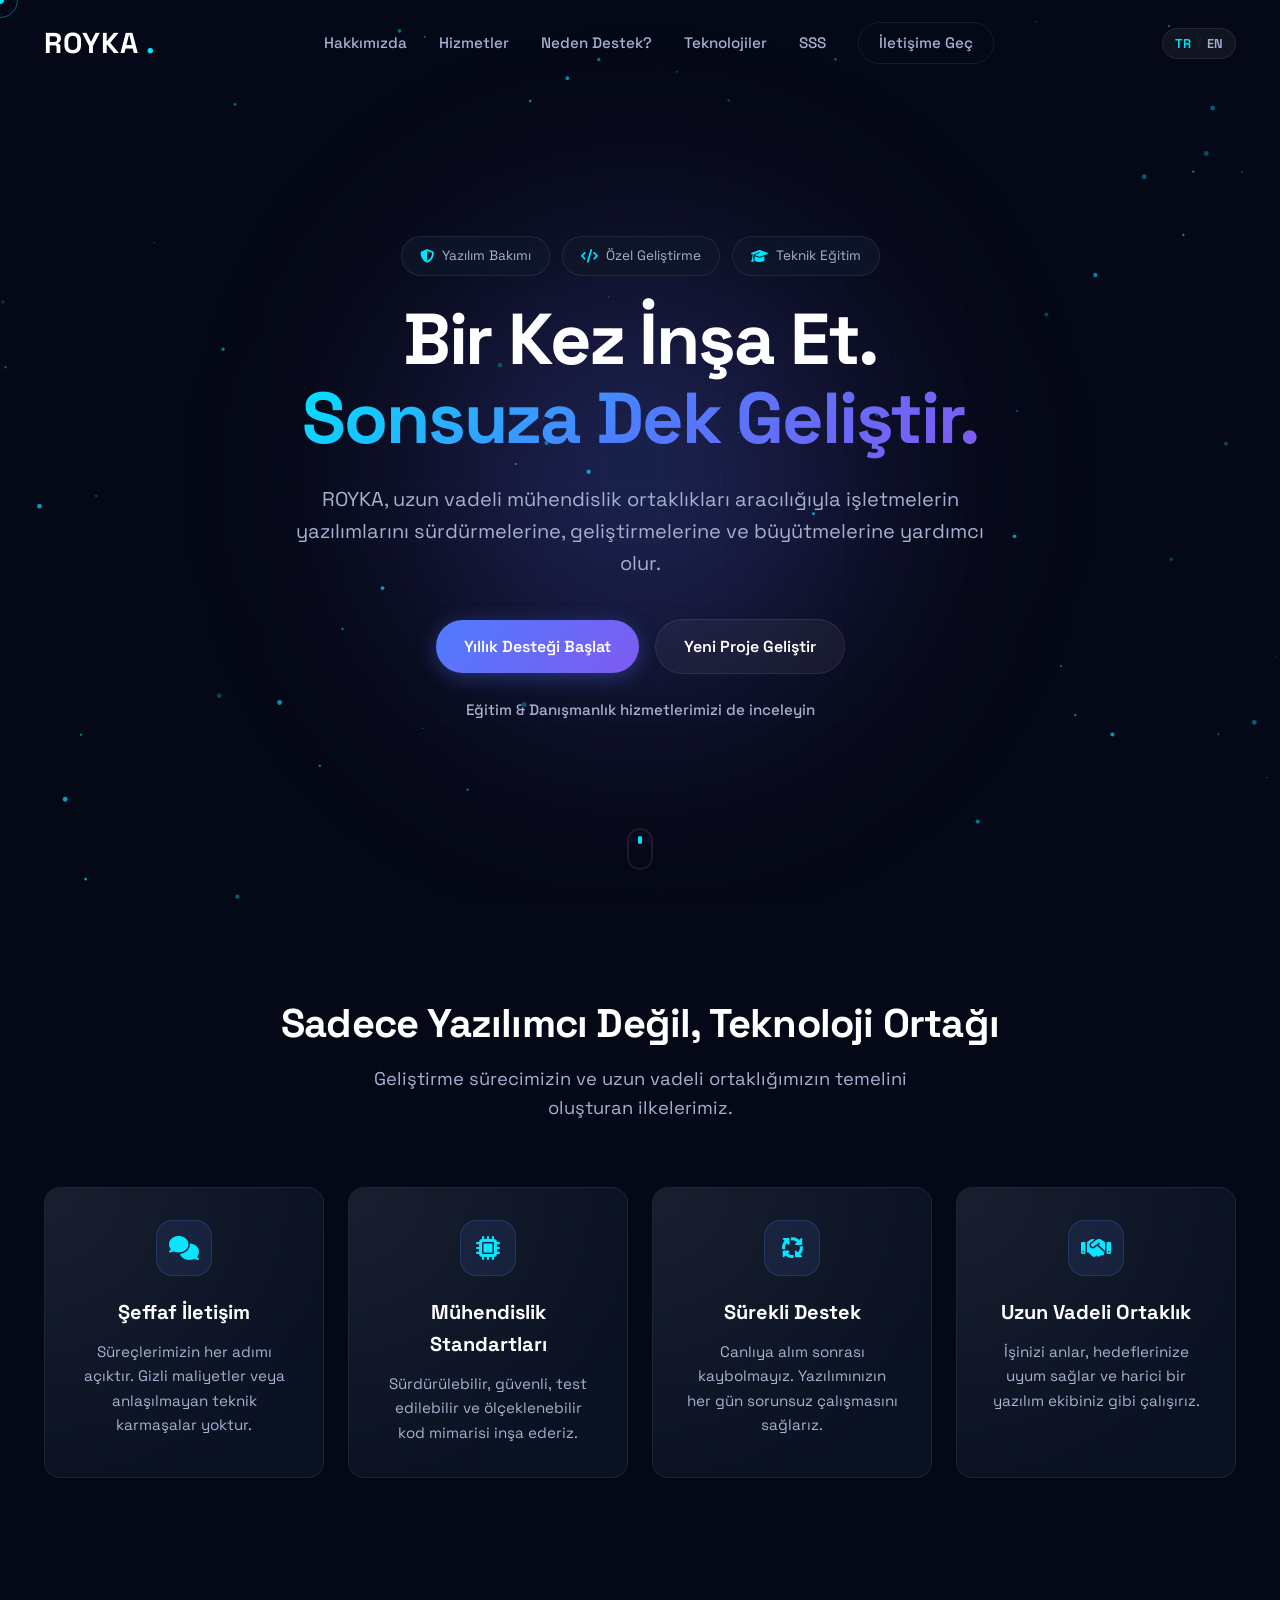
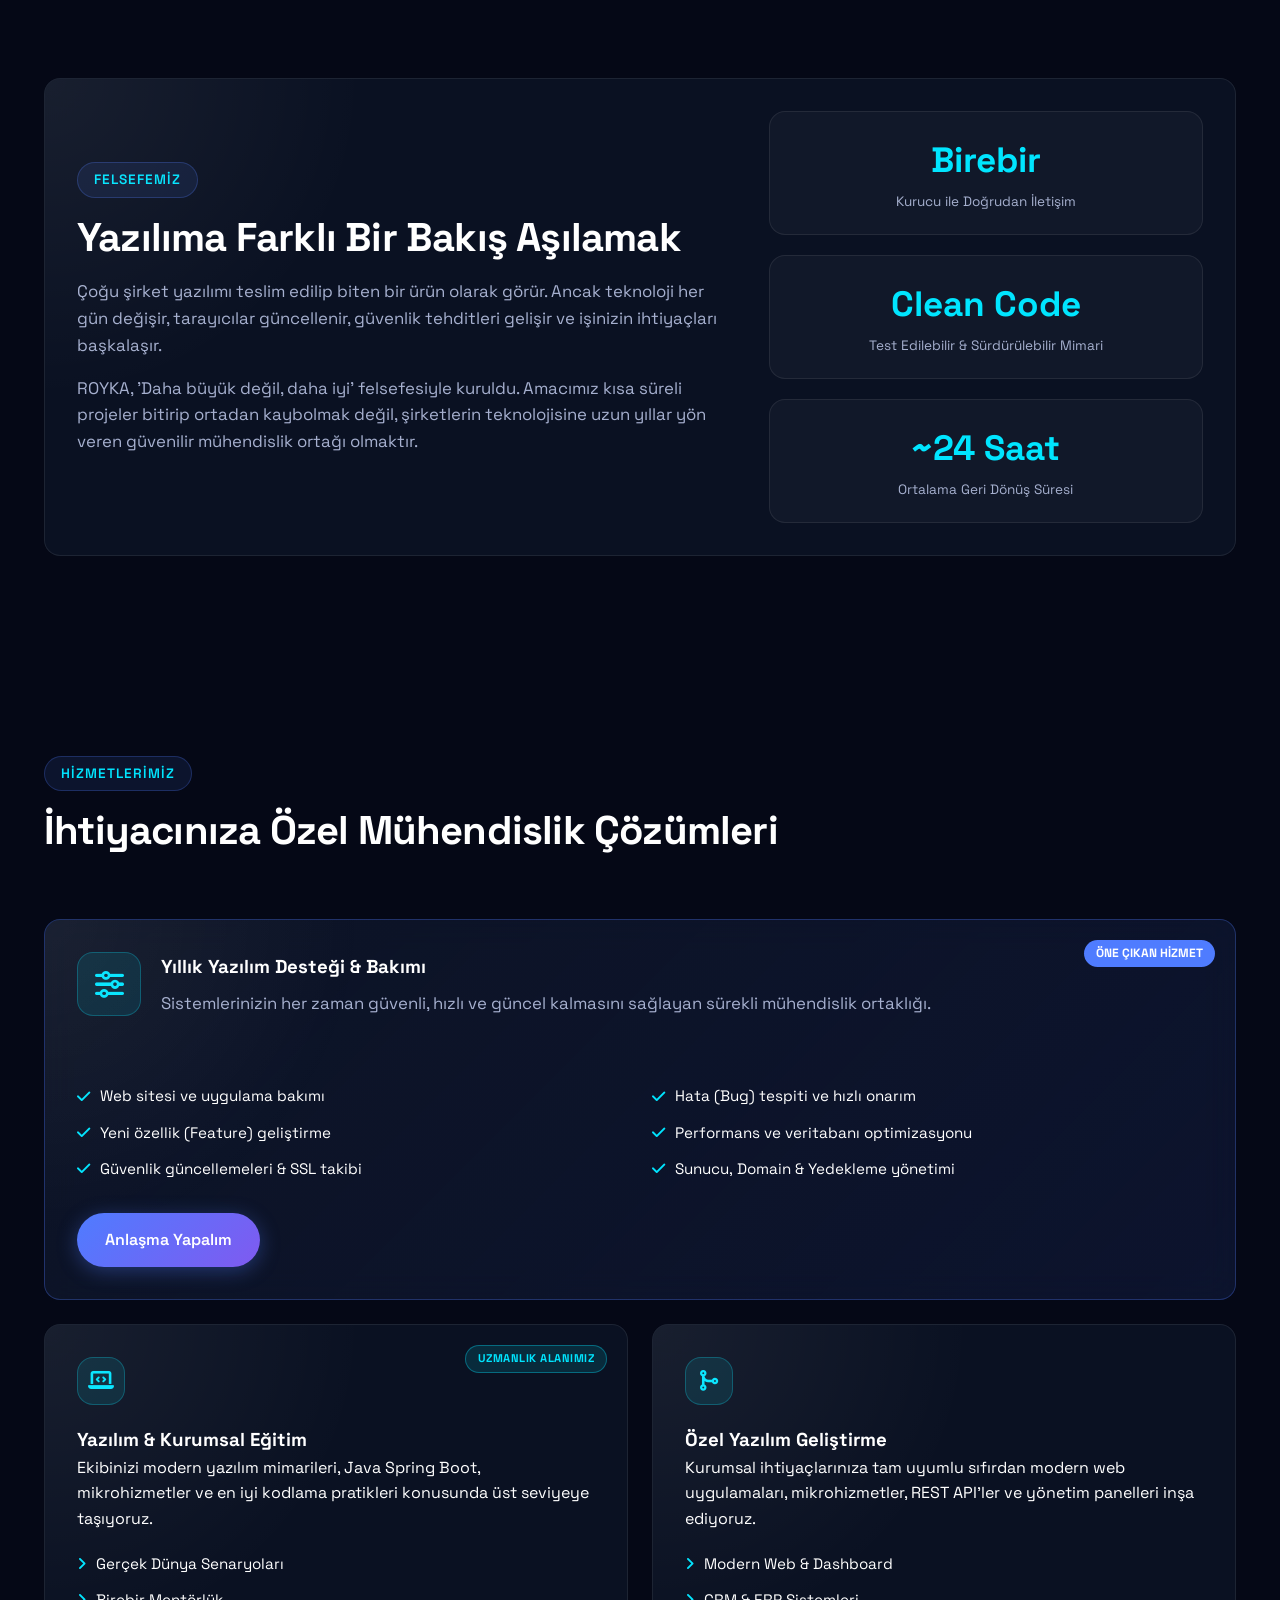
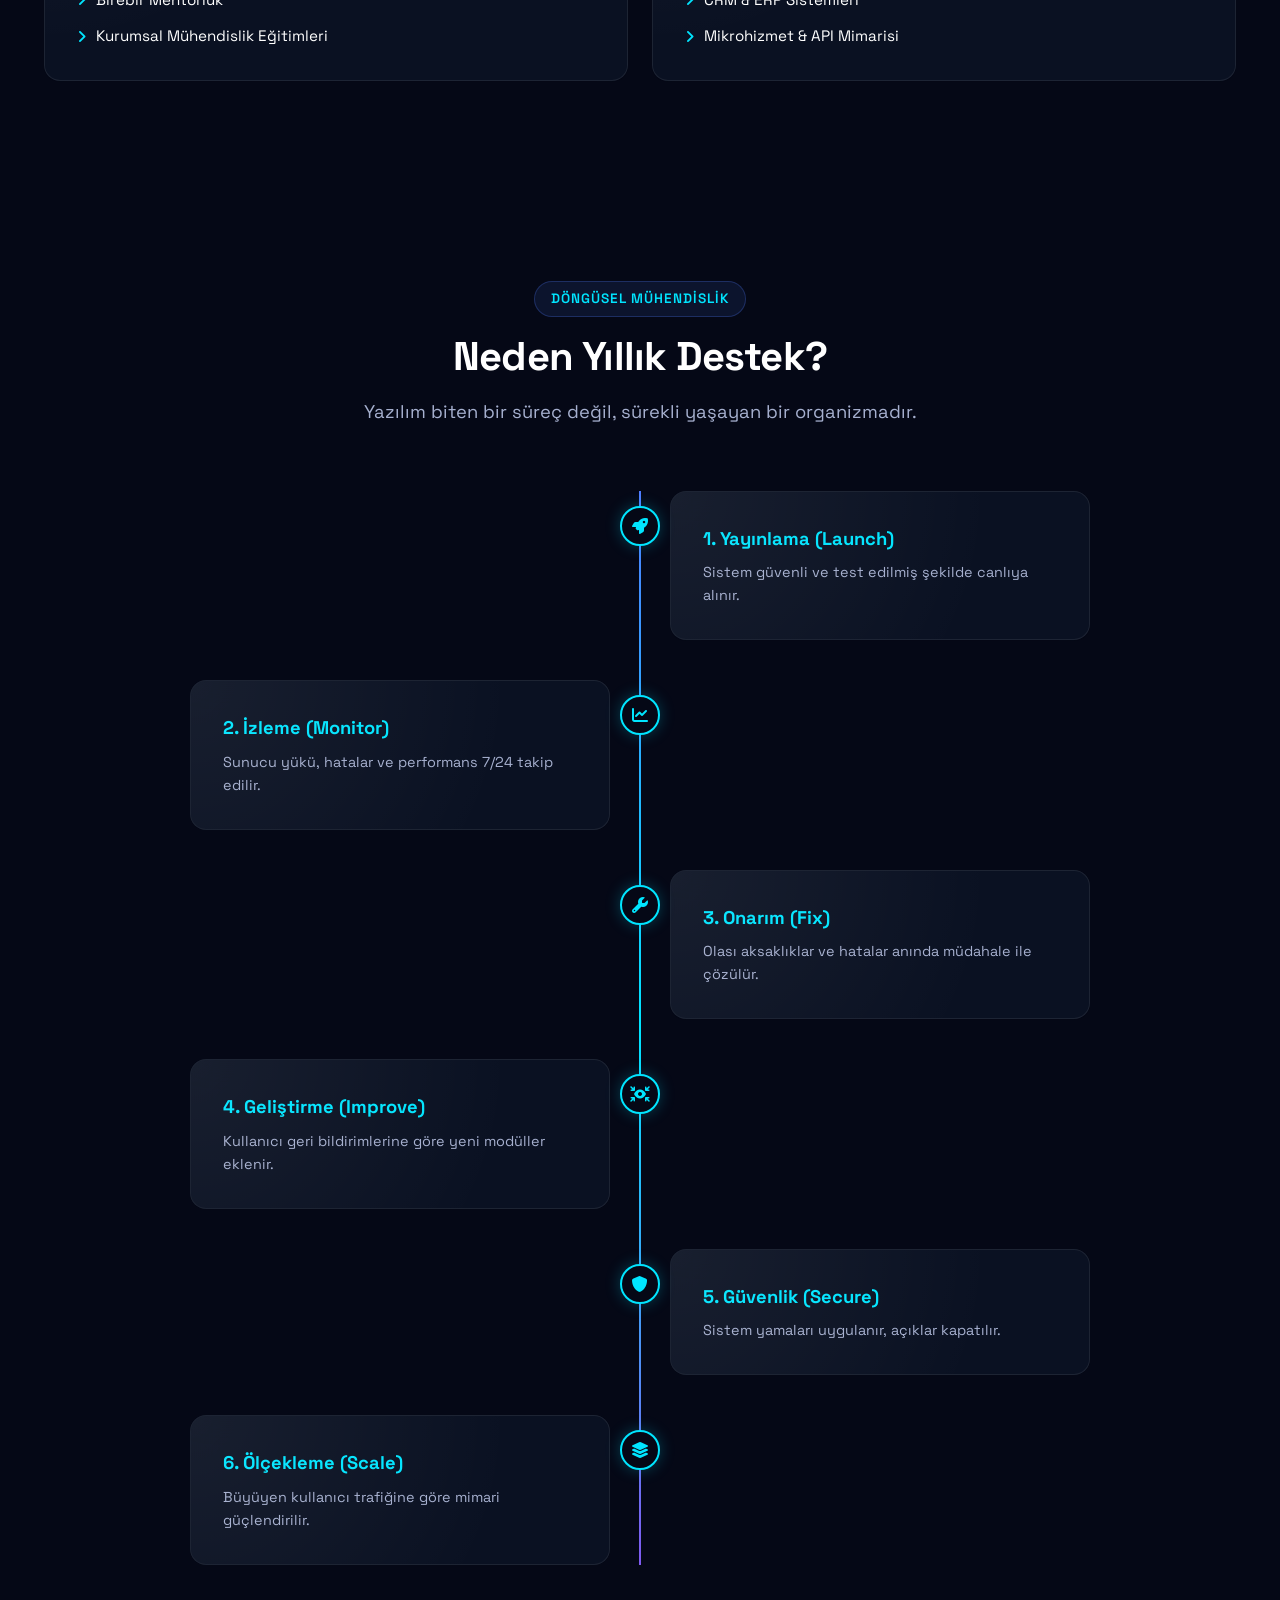
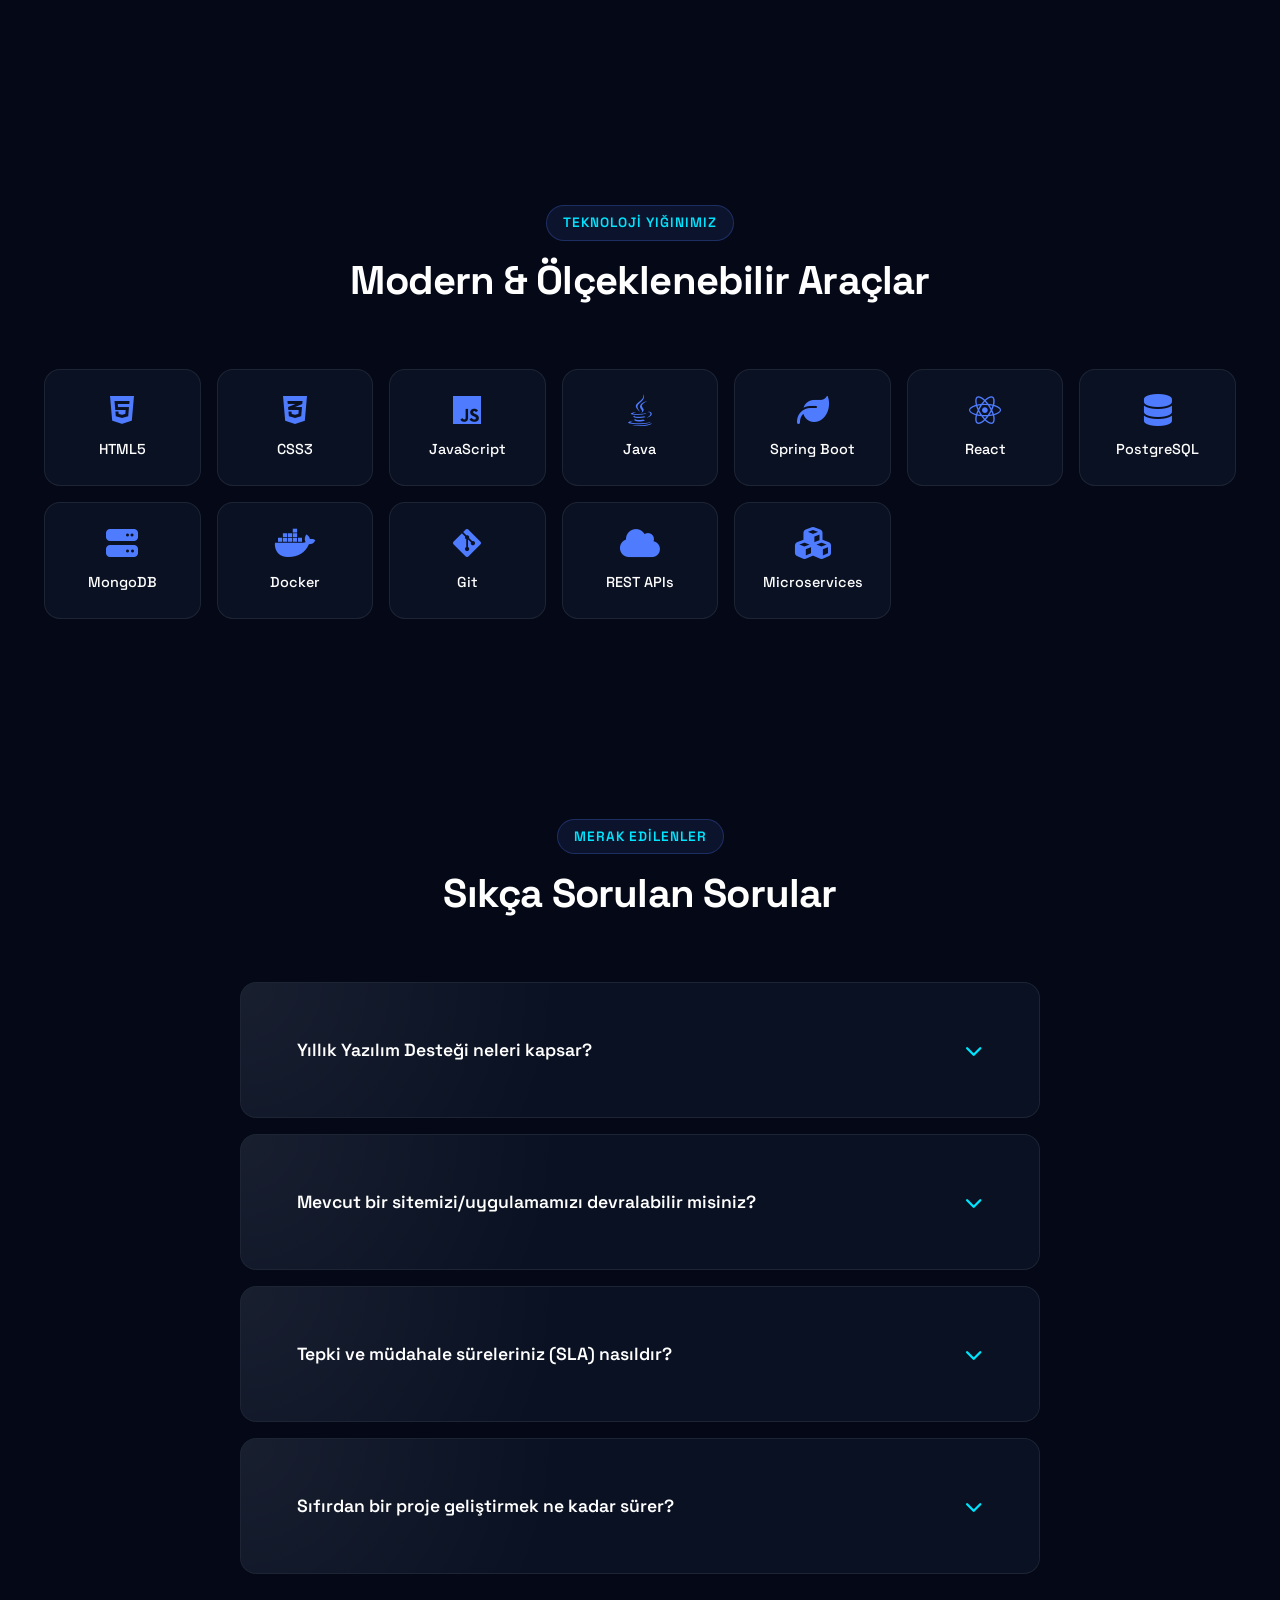
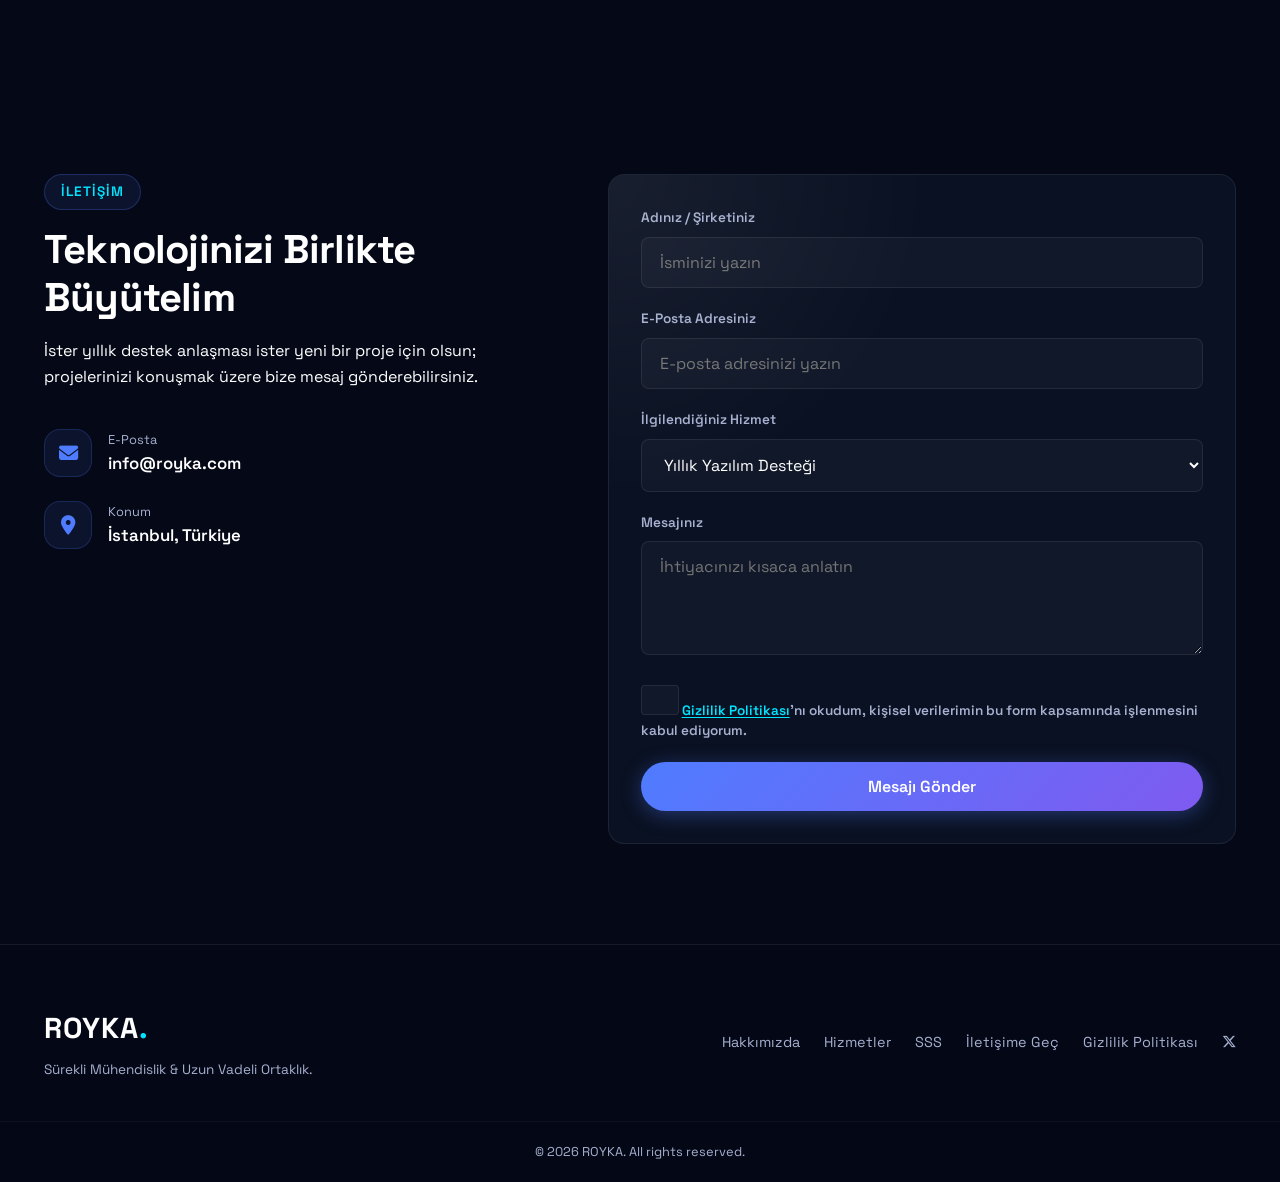
==== index.html @ 7a11e166 "Initial website release" ====
<!DOCTYPE html>
<html lang="tr" class="dark">
<head>
    <meta charset="UTF-8">
    <meta name="viewport" content="width=device-width, initial-scale=1.0">
    <title>ROYKA — Continuous Software Engineering & Partnership</title>
    
    <!-- Meta & SEO -->
    <meta name="description" content="ROYKA helps businesses maintain, improve and grow their software through long-term engineering partnerships. Built once. Improved forever.">
    <meta name="keywords" content="software support, website maintenance, custom software, java spring boot, software training, royka">
    <meta name="author" content="ROYKA">
    
    <!-- Open Graph / Social Media -->
    <meta property="og:title" content="ROYKA — Built Once. Improved Forever.">
    <meta property="og:description" content="Continuous Software Engineering & Long-Term Partnership.">
    <meta property="og:type" content="website">

    <!-- Favicon -->
    <link rel="icon" type="image/x-icon" href="favicon.ico">
    <link rel="icon" type="image/png" sizes="16x16" href="favicon-16x16.png">
    <link rel="icon" type="image/png" sizes="32x32" href="favicon-32x32.png">
    <link rel="icon" type="image/png" sizes="48x48" href="favicon-48x48.png">
    <link rel="apple-touch-icon" sizes="180x180" href="apple-touch-icon.png">
    <link rel="icon" type="image/png" sizes="192x192" href="android-chrome-192x192.png">
    <link rel="icon" type="image/png" sizes="512x512" href="android-chrome-512x512.png">
    <link rel="manifest" href="site.webmanifest">
    <meta name="theme-color" content="#050816">

    <!-- Google Fonts -->
    <link rel="preconnect" href="https://fonts.googleapis.com">
    <link rel="preconnect" href="https://fonts.gstatic.com" crossorigin>
    <link href="https://fonts.googleapis.com/css2?family=Space+Grotesk:wght@300;400;500;600;700&display=swap" rel="stylesheet">

    <!-- Font Awesome Icons -->
    <link rel="stylesheet" href="https://cdnjs.cloudflare.com/ajax/libs/font-awesome/6.5.1/css/all.min.css">

    <!-- CSS -->
    <link rel="stylesheet" href="style.css">
</head>
<body>

    <!-- Custom Cursor & Effects -->
    <div class="custom-cursor" id="cursor"></div>
    <div class="custom-cursor-follower" id="cursor-follower"></div>
    <div class="scroll-progress" id="scroll-progress"></div>

    <!-- Navigation Bar -->
    <header class="navbar" id="navbar">
        <div class="container navbar-container">
            <a href="#" class="brand-logo">
                <span class="logo-text">ROYKA</span>
                <span class="logo-dot">.</span>
            </a>

            <nav class="nav-menu" id="nav-menu">
                <a href="#about" class="nav-link" data-i18n="nav.about">Hakkımızda</a>
                <a href="#services" class="nav-link" data-i18n="nav.services">Hizmetler</a>
                <a href="#why-annual" class="nav-link" data-i18n="nav.why_annual">Neden Destek?</a>
                <a href="#technologies" class="nav-link" data-i18n="nav.tech">Teknolojiler</a>
                <a href="#faq" class="nav-link" data-i18n="nav.faq">SSS</a>
                <a href="#contact" class="nav-link btn-nav" data-i18n="nav.contact">İletişime Geç</a>
            </nav>

            <div class="nav-actions">
                <!-- Language Switcher -->
                <button class="lang-switch" id="lang-toggle" aria-label="Language Switcher">
                    <span class="lang-option active" data-lang="tr">TR</span>
                    <span class="lang-divider">/</span>
                    <span class="lang-option" data-lang="en">EN</span>
                </button>

                <!-- Mobile Menu Button -->
                <button class="mobile-toggle" id="mobile-toggle" aria-label="Toggle Navigation">
                    <i class="fa-solid fa-bars"></i>
                </button>
            </div>
        </div>
    </header>

    <!-- Main Content -->
    <main>

        <!-- Hero Section -->
        <section class="hero-section" id="hero">
            <canvas id="hero-canvas"></canvas>
            <div class="hero-aurora"></div>
            <div class="hero-grid"></div>

            <div class="container hero-container">
                <div class="hero-badges">
                    <span class="hero-badge"><i class="fa-solid fa-shield-halved"></i> <span data-i18n="hero.badge1">Yazılım Bakımı</span></span>
                    <span class="hero-badge"><i class="fa-solid fa-code"></i> <span data-i18n="hero.badge2">Özel Geliştirme</span></span>
                    <span class="hero-badge"><i class="fa-solid fa-graduation-cap"></i> <span data-i18n="hero.badge3">Teknik Eğitim</span></span>
                </div>

                <h1 class="hero-title">
                    <span data-i18n="hero.title_p1">Bir Kez İnşa Et.</span><br>
                    <span class="gradient-text" data-i18n="hero.title_p2">Sonsuza Dek Geliştir.</span>
                </h1>

                <p class="hero-subtitle" data-i18n="hero.subtitle">
                    ROYKA, uzun vadeli mühendislik ortaklıkları aracılığıyla işletmelerin yazılımlarını sürdürmelerine, geliştirmelerine ve büyütmelerine yardımcı olur.
                </p>

                <div class="hero-cta-group">
                    <a href="#contact" class="btn btn-primary magnetic-btn" data-i18n="hero.cta_primary">
                        Yıllık Desteği Başlat <i class="fa-solid fa-arrow-right"></i>
                    </a>
                    <a href="#services" class="btn btn-secondary magnetic-btn" data-i18n="hero.cta_secondary">
                        Yeni Proje Geliştir
                    </a>
                </div>

                <a href="#services" class="hero-tertiary-link" data-i18n="hero.cta_tertiary">
                    Eğitim & Danışmanlık hizmetlerimizi de inceleyin <i class="fa-solid fa-arrow-right"></i>
                </a>
            </div>

            <a href="#trust" class="scroll-indicator" aria-label="Scroll Down">
                <div class="mouse">
                    <div class="wheel"></div>
                </div>
            </a>
        </section>

        <!-- Trust Section -->
        <section class="trust-section" id="trust">
            <div class="container">
                <div class="section-header center">
                    <h2 class="section-title" data-i18n="trust.title">Sadece Yazılımcı Değil, Teknoloji Ortağı</h2>
                    <p class="section-subtitle" data-i18n="trust.subtitle">Geliştirme sürecimizin ve uzun vadeli ortaklığımızın temelini oluşturan ilkelerimiz.</p>
                </div>

                <div class="grid grid-4 trust-grid">
                    <div class="glass-card trust-card tilt-card">
                        <div class="card-icon"><i class="fa-solid fa-comments"></i></div>
                        <h3 data-i18n="trust.card1_title">Şeffaf İletişim</h3>
                        <p data-i18n="trust.card1_desc">Süreçlerimizin her adımı açıktır. Gizli maliyetler veya anlaşılmayan teknik karmaşalar yoktur.</p>
                    </div>

                    <div class="glass-card trust-card tilt-card">
                        <div class="card-icon"><i class="fa-solid fa-microchip"></i></div>
                        <h3 data-i18n="trust.card2_title">Mühendislik Standartları</h3>
                        <p data-i18n="trust.card2_desc">Sürdürülebilir, güvenli, test edilebilir ve ölçeklenebilir kod mimarisi inşa ederiz.</p>
                    </div>

                    <div class="glass-card trust-card tilt-card">
                        <div class="card-icon"><i class="fa-solid fa-arrows-spin"></i></div>
                        <h3 data-i18n="trust.card3_title">Sürekli Destek</h3>
                        <p data-i18n="trust.card3_desc">Canlıya alım sonrası kaybolmayız. Yazılımınızın her gün sorunsuz çalışmasını sağlarız.</p>
                    </div>

                    <div class="glass-card trust-card tilt-card">
                        <div class="card-icon"><i class="fa-solid fa-handshake"></i></div>
                        <h3 data-i18n="trust.card4_title">Uzun Vadeli Ortaklık</h3>
                        <p data-i18n="trust.card4_desc">İşinizi anlar, hedeflerinize uyum sağlar ve harici bir yazılım ekibiniz gibi çalışırız.</p>
                    </div>
                </div>
            </div>
        </section>

        <!-- Our Story / Philosophy Section -->
        <section class="story-section" id="about">
            <div class="container">
                <div class="glass-card story-card">
                    <div class="story-grid">
                        <div class="story-text">
                            <span class="badge-tag" data-i18n="story.tag">Felsefemiz</span>
                            <h2 class="section-title" data-i18n="story.title">Yazılıma Farklı Bir Bakış Aşılamak</h2>
                            <p data-i18n="story.p1">Çoğu şirket yazılımı teslim edilip biten bir ürün olarak görür. Ancak teknoloji her gün değişir, tarayıcılar güncellenir, güvenlik tehditleri gelişir ve işinizin ihtiyaçları başkalaşır.</p>
                            <p data-i18n="story.p2">ROYKA, "Daha büyük değil, daha iyi" felsefesiyle kuruldu. Amacımız kısa süreli projeler bitirip ortadan kaybolmak değil, şirketlerin teknolojisine uzun yıllar yön veren güvenilir mühendislik ortağı olmaktır.</p>
                        </div>
                        <div class="story-stats">
                            <div class="stat-box">
                                <span class="stat-value" data-i18n="story.stat1_value">Birebir</span>
                                <span class="stat-label" data-i18n="story.stat1">Kurucu ile Doğrudan İletişim</span>
                            </div>
                            <div class="stat-box">
                                <span class="stat-value" data-i18n="story.stat2_value">Clean Code</span>
                                <span class="stat-label" data-i18n="story.stat2">Test Edilebilir & Sürdürülebilir Mimari</span>
                            </div>
                            <div class="stat-box">
                                <span class="stat-value" data-i18n="story.stat3_value">~8 Saat</span>
                                <span class="stat-label" data-i18n="story.stat3">Ortalama Geri Dönüş Süresi</span>
                            </div>
                        </div>
                    </div>
                </div>
            </div>
        </section>

        <!-- Services Section -->
        <section class="services-section" id="services">
            <div class="container">
                <div class="section-header">
                    <span class="badge-tag" data-i18n="services.tag">Hizmetlerimiz</span>
                    <h2 class="section-title" data-i18n="services.title">İhtiyacınıza Özel Mühendislik Çözümleri</h2>
                </div>

                <div class="services-grid">
                    <!-- Featured Service: Annual Support -->
                    <div class="glass-card service-card featured-service tilt-card">
                        <div class="service-badge-featured" data-i18n="services.featured_badge">Öne Çıkan Hizmet</div>
                        <div class="service-header">
                            <div class="service-icon"><i class="fa-solid fa-sliders"></i></div>
                            <div>
                                <h3 data-i18n="services.s1_title">Yıllık Yazılım Desteği & Bakımı</h3>
                                <p class="service-lead" data-i18n="services.s1_subtitle">Sistemlerinizin her zaman güvenli, hızlı ve güncel kalmasını sağlayan sürekli mühendislik ortaklığı.</p>
                            </div>
                        </div>
                        <div class="service-body">
                            <ul class="feature-list">
                                <li><i class="fa-solid fa-check"></i> <span data-i18n="services.s1_f1">Web sitesi ve uygulama bakımı</span></li>
                                <li><i class="fa-solid fa-check"></i> <span data-i18n="services.s1_f2">Hata (Bug) tespiti ve hızlı onarım</span></li>
                                <li><i class="fa-solid fa-check"></i> <span data-i18n="services.s1_f3">Yeni özellik (Feature) geliştirme</span></li>
                                <li><i class="fa-solid fa-check"></i> <span data-i18n="services.s1_f4">Performans ve veritabanı optimizasyonu</span></li>
                                <li><i class="fa-solid fa-check"></i> <span data-i18n="services.s1_f5">Güvenlik güncellemeleri & SSL takibi</span></li>
                                <li><i class="fa-solid fa-check"></i> <span data-i18n="services.s1_f6">Sunucu, Domain & Yedekleme yönetimi</span></li>
                            </ul>
                        </div>
                        <div class="service-footer">
                            <a href="#contact" class="btn btn-primary magnetic-btn" data-i18n="services.s1_cta">Anlaşma Yapalım</a>
                        </div>
                    </div>

                    <!-- Software Education -->
                    <div class="glass-card service-card tilt-card">
                        <div class="service-badge-tag" data-i18n="services.s3_badge">Uzmanlık Alanımız</div>
                        <div class="service-icon"><i class="fa-solid fa-laptop-code"></i></div>
                        <h3 data-i18n="services.s3_title">Yazılım & Kurumsal Eğitim</h3>
                        <p data-i18n="services.s3_desc">Ekibinizi modern yazılım mimarileri, Java Spring Boot, mikrohizmetler ve en iyi kodlama pratikleri konusunda üst seviyeye taşıyoruz.</p>
                        <ul class="feature-list small">
                            <li><i class="fa-solid fa-angle-right"></i> Gerçek Dünya Senaryoları</li>
                            <li><i class="fa-solid fa-angle-right"></i> Birebir Mentörlük</li>
                            <li><i class="fa-solid fa-angle-right"></i> Kurumsal Mühendislik Eğitimleri</li>
                        </ul>
                    </div>

                    <!-- Custom Software Development -->
                    <div class="glass-card service-card tilt-card">
                        <div class="service-icon"><i class="fa-solid fa-code-merge"></i></div>
                        <h3 data-i18n="services.s2_title">Özel Yazılım Geliştirme</h3>
                        <p data-i18n="services.s2_desc">Kurumsal ihtiyaçlarınıza tam uyumlu sıfırdan modern web uygulamaları, mikrohizmetler, REST API'ler ve yönetim panelleri inşa ediyoruz.</p>
                        <ul class="feature-list small">
                            <li><i class="fa-solid fa-angle-right"></i> Modern Web & Dashboard</li>
                            <li><i class="fa-solid fa-angle-right"></i> CRM & ERP Sistemleri</li>
                            <li><i class="fa-solid fa-angle-right"></i> Mikrohizmet & API Mimarisi</li>
                        </ul>
                    </div>
                </div>
            </div>
        </section>

        <!-- Why Annual Support (Timeline) -->
        <section class="why-annual-section" id="why-annual">
            <div class="container">
                <div class="section-header center">
                    <span class="badge-tag" data-i18n="why_annual.tag">Döngüsel Mühendislik</span>
                    <h2 class="section-title" data-i18n="why_annual.title">Neden Yıllık Destek?</h2>
                    <p class="section-subtitle" data-i18n="why_annual.subtitle">Yazılım biten bir süreç değil, sürekli yaşayan bir organizmadır.</p>
                </div>

                <div class="timeline">
                    <div class="timeline-line"></div>
                    
                    <div class="timeline-item">
                        <div class="timeline-node"><i class="fa-solid fa-rocket"></i></div>
                        <div class="timeline-content glass-card">
                            <h4 data-i18n="timeline.step1_title">1. Yayınlama (Launch)</h4>
                            <p data-i18n="timeline.step1_desc">Sistem güvenli ve test edilmiş şekilde canlıya alınır.</p>
                        </div>
                    </div>

                    <div class="timeline-item">
                        <div class="timeline-node"><i class="fa-solid fa-chart-line"></i></div>
                        <div class="timeline-content glass-card">
                            <h4 data-i18n="timeline.step2_title">2. İzleme (Monitor)</h4>
                            <p data-i18n="timeline.step2_desc">Sunucu yükü, hatalar ve performans 7/24 takip edilir.</p>
                        </div>
                    </div>

                    <div class="timeline-item">
                        <div class="timeline-node"><i class="fa-solid fa-wrench"></i></div>
                        <div class="timeline-content glass-card">
                            <h4 data-i18n="timeline.step3_title">3. Onarım (Fix)</h4>
                            <p data-i18n="timeline.step3_desc">Olası aksaklıklar ve hatalar anında müdahale ile çözülür.</p>
                        </div>
                    </div>

                    <div class="timeline-item">
                        <div class="timeline-node"><i class="fa-solid fa-arrows-to-eye"></i></div>
                        <div class="timeline-content glass-card">
                            <h4 data-i18n="timeline.step4_title">4. Geliştirme (Improve)</h4>
                            <p data-i18n="timeline.step4_desc">Kullanıcı geri bildirimlerine göre yeni modüller eklenir.</p>
                        </div>
                    </div>

                    <div class="timeline-item">
                        <div class="timeline-node"><i class="fa-solid fa-shield"></i></div>
                        <div class="timeline-content glass-card">
                            <h4 data-i18n="timeline.step5_title">5. Güvenlik (Secure)</h4>
                            <p data-i18n="timeline.step5_desc">Sistem yamaları uygulanır, açıklar kapatılır.</p>
                        </div>
                    </div>

                    <div class="timeline-item">
                        <div class="timeline-node"><i class="fa-solid fa-layer-group"></i></div>
                        <div class="timeline-content glass-card">
                            <h4 data-i18n="timeline.step6_title">6. Ölçekleme (Scale)</h4>
                            <p data-i18n="timeline.step6_desc">Büyüyen kullanıcı trafiğine göre mimari güçlendirilir.</p>
                        </div>
                    </div>
                </div>
            </div>
        </section>

        <!-- Technologies Section -->
        <section class="tech-section" id="technologies">
            <div class="container">
                <div class="section-header center">
                    <span class="badge-tag" data-i18n="tech.tag">Teknoloji Yığınımız</span>
                    <h2 class="section-title" data-i18n="tech.title">Modern & Ölçeklenebilir Araçlar</h2>
                </div>

                <div class="tech-grid">
                    <div class="tech-card"><i class="fa-brands fa-html5"></i><span>HTML5</span></div>
                    <div class="tech-card"><i class="fa-brands fa-css3-alt"></i><span>CSS3</span></div>
                    <div class="tech-card"><i class="fa-brands fa-js"></i><span>JavaScript</span></div>
                    <div class="tech-card"><i class="fa-brands fa-java"></i><span>Java</span></div>
                    <div class="tech-card"><i class="fa-solid fa-leaf"></i><span>Spring Boot</span></div>
                    <div class="tech-card"><i class="fa-brands fa-react"></i><span>React</span></div>
                    <div class="tech-card"><i class="fa-solid fa-database"></i><span>PostgreSQL</span></div>
                    <div class="tech-card"><i class="fa-solid fa-server"></i><span>MongoDB</span></div>
                    <div class="tech-card"><i class="fa-brands fa-docker"></i><span>Docker</span></div>
                    <div class="tech-card"><i class="fa-brands fa-git-alt"></i><span>Git</span></div>
                    <div class="tech-card"><i class="fa-solid fa-cloud"></i><span>REST APIs</span></div>
                    <div class="tech-card"><i class="fa-solid fa-cubes"></i><span>Microservices</span></div>
                </div>
            </div>
        </section>

        <!-- FAQ Section -->
        <section class="faq-section" id="faq">
            <div class="container">
                <div class="section-header center">
                    <span class="badge-tag" data-i18n="faq.tag">Merak Edilenler</span>
                    <h2 class="section-title" data-i18n="faq.title">Sıkça Sorulan Sorular</h2>
                </div>

                <div class="faq-accordion">
                    <div class="faq-item glass-card">
                        <button class="faq-question">
                            <span data-i18n="faq.q1">Yıllık Yazılım Desteği neleri kapsar?</span>
                            <i class="fa-solid fa-chevron-down"></i>
                        </button>
                        <div class="faq-answer">
                            <p data-i18n="faq.a1">Sitenizin/uygulamanızın düzenli yedeklenmesi, güvenlik güncellemeleri, karşılaşılan hataların onarılması, küçük yeni özellik talepleri ve sunucu/domain takibi bu hizmet kapsamındadır.</p>
                        </div>
                    </div>

                    <div class="faq-item glass-card">
                        <button class="faq-question">
                            <span data-i18n="faq.q2">Mevcut bir sitemizi/uygulamamızı devralabilir misiniz?</span>
                            <i class="fa-solid fa-chevron-down"></i>
                        </button>
                        <div class="faq-answer">
                            <p data-i18n="faq.a2">Evet. Kod yapınızı ve altyapınızı inceledikten sonra gerekli iyileştirme raporunu çıkarır ve bakım/geliştirme sürecini üstleniriz.</p>
                        </div>
                    </div>

                    <div class="faq-item glass-card">
                        <button class="faq-question">
                            <span data-i18n="faq.q3">Tepki ve müdahale süreleriniz (SLA) nasıldır?</span>
                            <i class="fa-solid fa-chevron-down"></i>
                        </button>
                        <div class="faq-answer">
                            <p data-i18n="faq.a3">Kritik ve sistemi durduran acil durumlarda öncelikli müdahale sağlar, rutin taleplerinizi ise planlanan çalışma takviminde hızla hayata geçiririz.</p>
                        </div>
                    </div>

                    <div class="faq-item glass-card">
                        <button class="faq-question">
                            <span data-i18n="faq.q4">Sıfırdan bir proje geliştirmek ne kadar sürer?</span>
                            <i class="fa-solid fa-chevron-down"></i>
                        </button>
                        <div class="faq-answer">
                            <p data-i18n="faq.a4">Projenin kapsamına, gereksinimlerine ve entegrasyon ihtiyacına göre değişir. Detaylı analiz aşamasından sonra net bir yol haritası ve takvim sunarız.</p>
                        </div>
                    </div>
                </div>
            </div>
        </section>

        <!-- Contact Section -->
        <section class="contact-section" id="contact">
            <div class="container">
                <div class="contact-grid">
                    <div class="contact-info">
                        <span class="badge-tag" data-i18n="contact.tag">İletişim</span>
                        <h2 class="section-title" data-i18n="contact.title">Teknolojinizi Birlikte Büyütelim</h2>
                        <p data-i18n="contact.desc">İster yıllık destek anlaşması ister yeni bir proje için olsun; projelerinizi konuşmak üzere bize mesaj gönderebilirsiniz.</p>

                        <div class="info-list">
                            <div class="info-item">
                                <i class="fa-solid fa-envelope"></i>
                                <div>
                                    <span class="info-label">E-Posta</span>
                                    <a href="mailto:info@royka.com" class="info-val">info@royka.com</a>
                                </div>
                            </div>
                            <div class="info-item">
                                <i class="fa-solid fa-location-dot"></i>
                                <div>
                                    <span class="info-label">Konum</span>
                                    <span class="info-val">İstanbul, Türkiye</span>
                                </div>
                            </div>
                        </div>
                    </div>

                    <div class="glass-card contact-form-card">
                        <!-- Formspree / FormSubmit entegrasyonuna uygun form -->
                        <form id="contact-form" action="#" method="POST" data-apps-script-url="https://script.google.com/macros/s/AKfycbyOlV6eV4yi6opE5fbjBQwkSg-ZmmkZxABAQelKN_FEXQsyX3HFHWNF2q3jZzyl9SHd/exec">
                            <div class="form-group">
                                <label for="name" data-i18n="form.name">Adınız / Şirketiniz</label>
                                <input type="text" id="name" name="name" required placeholder="İsminizi yazın" autocomplete="name">
                            </div>

                            <div class="form-group">
                                <label for="email" data-i18n="form.email">E-Posta Adresiniz</label>
                                <input type="email" id="email" name="email" required placeholder="E-posta adresinizi yazın" autocomplete="email">
                            </div>

                            <div class="form-group">
                                <label for="service" data-i18n="form.service">İlgilendiğiniz Hizmet</label>
                                <select id="service" name="service">
                                    <option value="Yıllık Yazılım Desteği" data-i18n="form.opt1">Yıllık Yazılım Desteği</option>
                                    <option value="Yazılım Eğitimi / Danışmanlık" data-i18n="form.opt3">Yazılım Eğitimi / Danışmanlık</option>
                                    <option value="Özel Yazılım Geliştirme" data-i18n="form.opt2">Özel Yazılım Geliştirme</option>
                                </select>
                            </div>

                            <div class="form-group">
                                <label for="message" data-i18n="form.message">Mesajınız</label>
                                <textarea id="message" name="message" rows="4" required placeholder="İhtiyacınızı kısaca anlatın" autocomplete="off"></textarea>
                            </div>

                            <div class="form-group consent-group">
                                <label class="checkbox-label">
                                    <input type="checkbox" id="consent" name="consent" required>
                                    <span data-i18n="form.consent">
                                        <a href="#" class="privacy-trigger">Gizlilik Politikası</a>'nı okudum, kişisel verilerimin bu form kapsamında işlenmesini kabul ediyorum.
                                    </span>
                                </label>
                            </div>

                            <div class="form-status" id="form-status" role="status" aria-live="polite"></div>

                            <button type="submit" class="btn btn-primary btn-full magnetic-btn" data-i18n="form.submit">
                                Mesajı Gönder <i class="fa-solid fa-paper-plane"></i>
                            </button>
                        </form>
                    </div>
                </div>
            </div>
        </section>

    </main>

    <div class="modal-overlay" id="privacy-modal" aria-hidden="true">
        <div class="modal-window" role="dialog" aria-modal="true" aria-labelledby="privacy-modal-title">
            <button class="modal-close" id="privacy-modal-close" aria-label="Kapat">
                <i class="fa-solid fa-xmark"></i>
            </button>
            <div class="modal-content">
                <h2 id="privacy-modal-title">Gizlilik Politikası</h2>
                <p>Bu form üzerinden ilettiğiniz kişisel veriler, sadece bizimle iletişime geçme amacına uygun olarak işlenecektir. Verileriniz, size geri dönüş yapmak ve isteklerinizi değerlendirmek için kullanılacaktır.</p>
                <p>Verileriniz üçüncü taraflarla paylaşılmayacak ve yalnızca ROYKA tarafından saklanacaktır. Formu göndererek bu koşulları kabul etmiş olursunuz.</p>
                <button class="btn btn-secondary modal-close-btn" id="privacy-modal-close-btn">Kapat</button>
            </div>
        </div>
    </div>

    <!-- Footer -->
    <footer class="footer">
        <div class="container footer-container">
            <div class="footer-brand">
                <a href="#" class="brand-logo">
                    <span class="logo-text">ROYKA</span><span class="logo-dot">.</span>
                </a>
                <p data-i18n="footer.desc">Continuous Software Engineering & Long-Term Partnership.</p>
            </div>

            <div class="footer-links">
                <a href="#about" data-i18n="nav.about">Hakkımızda</a>
                <a href="#services" data-i18n="nav.services">Hizmetler</a>
                <a href="#faq" data-i18n="nav.faq">SSS</a>
                <a href="#contact" data-i18n="nav.contact">İletişim</a>
                    <a href="#" class="privacy-trigger" data-i18n="footer.privacy">Gizlilik Politikası</a>
                <a href="#" aria-label="X / Twitter"><i class="fa-brands fa-x-twitter"></i></a>
            </div>
        </div>
        <div class="footer-bottom">
            <div class="container">
                <p>&copy; 2026 ROYKA. All rights reserved.</p>
            </div>
        </div>
    </footer>

    <!-- JS -->
    <script src="script.js"></script>
</body>
</html>
---- style.css ----
/* ==========================================================================
   ROYKA — Premium Dark Glassmorphism CSS Architecture
   ========================================================================== */

/* 1. Root Variables & Theme Configuration */
:root {
    --bg-dark: #050816;
    --bg-card: rgba(15, 23, 42, 0.65);
    --bg-card-hover: rgba(15, 23, 42, 0.85);
    --border-color: rgba(255, 255, 255, 0.08);
    --border-color-hover: rgba(79, 124, 255, 0.4);
    
    --primary: #4F7CFF;
    --primary-glow: rgba(79, 124, 255, 0.35);
    --secondary: #7F5AF0;
    --accent: #00E5FF;
    --accent-glow: rgba(0, 229, 255, 0.25);
    
    --text-main: #FFFFFF;
    --text-muted: #A6B0CF;
    
    --font-main: 'Space Grotesk', -apple-system, BlinkMacSystemFont, sans-serif;
    
    --radius-sm: 8px;
    --radius-md: 16px;
    --radius-lg: 24px;
    --radius-full: 9999px;
    
    --transition-fast: 0.2s cubic-bezier(0.16, 1, 0.3, 1);
    --transition-smooth: 0.4s cubic-bezier(0.16, 1, 0.3, 1);
}

/* 2. Reset & Global Styles */
*, *::before, *::after {
    box-sizing: border-box;
    margin: 0;
    padding: 0;
}

html {
    scroll-behavior: smooth;
    font-size: 16px;
    background-color: var(--bg-dark);
    color: var(--text-main);
    font-family: var(--font-main);
    overflow-x: hidden;
}

body {
    min-height: 100vh;
    line-height: 1.6;
    background-color: var(--bg-dark);
    -webkit-font-smoothing: antialiased;
    -moz-osx-font-smoothing: grayscale;
}

a {
    color: inherit;
    text-decoration: none;
    transition: color var(--transition-fast);
}

ul {
    list-style: none;
}

button, input, select, textarea {
    font-family: inherit;
    font-size: inherit;
    color: inherit;
    background: none;
    border: none;
    outline: none;
}

/* 3. Custom Cursor & Progress Bar */
.custom-cursor {
    width: 8px;
    height: 8px;
    background-color: var(--accent);
    border-radius: 50%;
    position: fixed;
    top: 0;
    left: 0;
    pointer-events: none;
    z-index: 9999;
    transform: translate(-50%, -50%);
    transition: transform 0.1s ease;
}

.custom-cursor-follower {
    width: 36px;
    height: 36px;
    border: 1px solid rgba(0, 229, 255, 0.4);
    border-radius: 50%;
    position: fixed;
    top: 0;
    left: 0;
    pointer-events: none;
    z-index: 9998;
    transform: translate(-50%, -50%);
    transition: transform 0.25s cubic-bezier(0.16, 1, 0.3, 1), width 0.2s, height 0.2s, background-color 0.2s;
}

.scroll-progress {
    position: fixed;
    top: 0;
    left: 0;
    height: 3px;
    background: linear-gradient(90deg, var(--primary), var(--accent));
    z-index: 10000;
    width: 0%;
}

/* 4. Layout & Components */
.container {
    width: 100%;
    max-width: 1240px;
    margin: 0 auto;
    padding: 0 24px;
}

.grid {
    display: grid;
    gap: 24px;
}

.grid-4 {
    grid-template-columns: repeat(auto-fit, minmax(260px, 1fr));
}

/* Glassmorphism Cards */
.glass-card {
    background: var(--bg-card);
    backdrop-filter: blur(16px);
    -webkit-backdrop-filter: blur(16px);
    border: 1px solid var(--border-color);
    border-radius: var(--radius-md);
    padding: 32px;
    transition: border-color var(--transition-smooth), transform var(--transition-smooth), box-shadow var(--transition-smooth);
    position: relative;
    overflow: hidden;
}

.glass-card::before {
    content: '';
    position: absolute;
    inset: 0;
    background: radial-gradient(800px circle at var(--mouse-x, 0px) var(--mouse-y, 0px), rgba(255, 255, 255, 0.06), transparent 40%);
    pointer-events: none;
    z-index: 1;
}

.glass-card:hover {
    border-color: var(--border-color-hover);
    transform: translateY(-4px);
    box-shadow: 0 12px 30px rgba(0, 0, 0, 0.4), 0 0 20px var(--primary-glow);
}

/* Typography & Badges */
.badge-tag {
    display: inline-block;
    padding: 6px 16px;
    background: rgba(79, 124, 255, 0.1);
    border: 1px solid rgba(79, 124, 255, 0.25);
    border-radius: var(--radius-full);
    color: var(--accent);
    font-size: 0.85rem;
    font-weight: 600;
    letter-spacing: 1px;
    text-transform: uppercase;
    margin-bottom: 16px;
}

.section-header {
    margin-bottom: 64px;
}

.section-header.center {
    text-align: center;
}

.section-title {
    font-size: 2.5rem;
    font-weight: 700;
    line-height: 1.2;
    letter-spacing: -0.02em;
    margin-bottom: 16px;
}

.section-subtitle {
    color: var(--text-muted);
    font-size: 1.15rem;
    max-width: 600px;
    margin: 0 auto;
}

.gradient-text {
    background: linear-gradient(135deg, var(--accent) 0%, var(--primary) 50%, var(--secondary) 100%);
    -webkit-background-clip: text;
    -webkit-text-fill-color: transparent;
}

/* Buttons */
.btn {
    display: inline-flex;
    align-items: center;
    justify-content: center;
    gap: 10px;
    padding: 14px 28px;
    font-weight: 600;
    border-radius: var(--radius-full);
    cursor: pointer;
    transition: all var(--transition-fast);
    position: relative;
    z-index: 2;
}

.btn-primary {
    background: linear-gradient(135deg, var(--primary), var(--secondary));
    color: #fff;
    box-shadow: 0 4px 20px var(--primary-glow);
}

.btn-primary:hover {
    box-shadow: 0 6px 28px rgba(79, 124, 255, 0.6);
    transform: translateY(-2px);
}

.btn-secondary {
    background: rgba(255, 255, 255, 0.05);
    border: 1px solid var(--border-color);
    color: var(--text-main);
    backdrop-filter: blur(8px);
}

.btn-secondary:hover {
    background: rgba(255, 255, 255, 0.1);
    border-color: rgba(255, 255, 255, 0.2);
    transform: translateY(-2px);
}

.btn-full {
    width: 100%;
}

/* 5. Navigation Bar */
.navbar {
    position: fixed;
    top: 0;
    left: 0;
    width: 100%;
    z-index: 1000;
    padding: 20px 0;
    transition: all var(--transition-smooth);
}

.navbar.scrolled {
    padding: 12px 0;
    background: rgba(5, 8, 22, 0.85);
    backdrop-filter: blur(20px);
    border-bottom: 1px solid var(--border-color);
}

.navbar-container {
    display: flex;
    align-items: center;
    justify-content: space-between;
}

.brand-logo {
    font-size: 1.8rem;
    font-weight: 700;
    letter-spacing: 1px;
}

.logo-dot {
    color: var(--accent);
}

.nav-menu {
    display: flex;
    align-items: center;
    gap: 32px;
}

.nav-link {
    color: var(--text-muted);
    font-size: 0.95rem;
    font-weight: 500;
}

.nav-link:hover {
    color: var(--text-main);
}

.btn-nav {
    padding: 8px 20px;
    border: 1px solid var(--border-color);
    border-radius: var(--radius-full);
}

.nav-actions {
    display: flex;
    align-items: center;
    gap: 16px;
}

.lang-switch {
    display: flex;
    align-items: center;
    gap: 6px;
    padding: 6px 12px;
    background: rgba(255, 255, 255, 0.05);
    border: 1px solid var(--border-color);
    border-radius: var(--radius-full);
    cursor: pointer;
}

.lang-option {
    font-size: 0.8rem;
    font-weight: 600;
    color: var(--text-muted);
}

.lang-option.active {
    color: var(--accent);
}

.lang-divider {
    color: var(--border-color);
    font-size: 0.75rem;
}

.mobile-toggle {
    display: none;
    font-size: 1.4rem;
    color: var(--text-main);
    cursor: pointer;
}

/* 6. Hero Section */
.hero-section {
    position: relative;
    min-height: 100vh;
    display: flex;
    align-items: center;
    justify-content: center;
    padding: 140px 0 80px;
    overflow: hidden;
}

#hero-canvas {
    position: absolute;
    inset: 0;
    pointer-events: none;
    z-index: 1;
}

.hero-aurora {
    position: absolute;
    width: 600px;
    height: 600px;
    background: radial-gradient(circle, var(--primary-glow) 0%, rgba(127, 90, 240, 0.15) 50%, transparent 70%);
    filter: blur(100px);
    top: 20%;
    left: 50%;
    transform: translateX(-50%);
    pointer-events: none;
    z-index: 0;
    animation: auroraPulse 8s infinite alternate ease-in-out;
}

@keyframes auroraPulse {
    0% { transform: translateX(-50%) scale(1); opacity: 0.6; }
    100% { transform: translateX(-45%) scale(1.2); opacity: 0.9; }
}

.hero-grid {
    position: absolute;
    inset: 0;
    background-image: linear-gradient(var(--border-color) 1px, transparent 1px), linear-gradient(90deg, var(--border-color) 1px, transparent 1px);
    background-size: 60px 60px;
    opacity: 0.15;
    pointer-events: none;
    mask-image: radial-gradient(circle at center, black 30%, transparent 80%);
}

.hero-container {
    position: relative;
    z-index: 2;
    text-align: center;
}

.hero-badges {
    display: flex;
    justify-content: center;
    gap: 12px;
    flex-wrap: wrap;
    margin-bottom: 24px;
}

.hero-badge {
    display: inline-flex;
    align-items: center;
    gap: 8px;
    padding: 8px 18px;
    background: rgba(15, 23, 42, 0.8);
    border: 1px solid var(--border-color);
    border-radius: var(--radius-full);
    font-size: 0.85rem;
    color: var(--text-muted);
}

.hero-badge i {
    color: var(--accent);
}

.hero-title {
    font-size: 4.5rem;
    font-weight: 700;
    line-height: 1.1;
    letter-spacing: -0.03em;
    margin-bottom: 24px;
}

.hero-subtitle {
    font-size: 1.25rem;
    color: var(--text-muted);
    max-width: 720px;
    margin: 0 auto 40px;
}

.hero-cta-group {
    display: flex;
    align-items: center;
    justify-content: center;
    gap: 16px;
    flex-wrap: wrap;
}

.hero-tertiary-link {
    display: inline-flex;
    align-items: center;
    gap: 8px;
    margin-top: 24px;
    font-size: 0.95rem;
    font-weight: 500;
    color: var(--text-muted);
    border-bottom: 1px solid transparent;
    transition: color var(--transition-fast), border-color var(--transition-fast);
}

.hero-tertiary-link i {
    font-size: 0.8rem;
    transition: transform var(--transition-fast);
}

.hero-tertiary-link:hover {
    color: var(--accent);
    border-bottom-color: var(--accent);
}

.hero-tertiary-link:hover i {
    transform: translateX(3px);
}

.scroll-indicator {
    position: absolute;
    bottom: 30px;
    left: 50%;
    transform: translateX(-50%);
    z-index: 2;
}

.mouse {
    width: 26px;
    height: 42px;
    border: 2px solid var(--border-color);
    border-radius: 13px;
    display: flex;
    justify-content: center;
    padding-top: 6px;
}

.wheel {
    width: 4px;
    height: 8px;
    background-color: var(--accent);
    border-radius: 2px;
    animation: scrollWheel 1.5s infinite ease-in-out;
}

@keyframes scrollWheel {
    0% { transform: translateY(0); opacity: 1; }
    100% { transform: translateY(12px); opacity: 0; }
}

/* 7. Trust Section */
.trust-section {
    padding: 100px 0;
}

.trust-card {
    text-align: center;
}

.card-icon {
    width: 56px;
    height: 56px;
    background: rgba(79, 124, 255, 0.1);
    border: 1px solid rgba(79, 124, 255, 0.2);
    border-radius: var(--radius-md);
    display: flex;
    align-items: center;
    justify-content: center;
    font-size: 1.5rem;
    color: var(--accent);
    margin: 0 auto 20px;
}

.trust-card h3 {
    font-size: 1.25rem;
    margin-bottom: 12px;
}

.trust-card p {
    color: var(--text-muted);
    font-size: 0.95rem;
}

/* 8. Services Section */
.services-section {
    padding: 100px 0;
}

.services-grid {
    display: grid;
    grid-template-columns: repeat(2, 1fr);
    gap: 24px;
}

.service-card {
    display: flex;
    flex-direction: column;
    justify-content: space-between;
}

.featured-service {
    grid-column: span 2;
    background: linear-gradient(135deg, rgba(15, 23, 42, 0.8), rgba(79, 124, 255, 0.1));
    border: 1px solid rgba(79, 124, 255, 0.3);
}

.service-badge-featured {
    position: absolute;
    top: 20px;
    right: 20px;
    padding: 4px 12px;
    background: var(--primary);
    color: #fff;
    font-size: 0.75rem;
    font-weight: 700;
    border-radius: var(--radius-full);
    text-transform: uppercase;
}

.service-badge-tag {
    position: absolute;
    top: 20px;
    right: 20px;
    padding: 4px 12px;
    background: rgba(0, 229, 255, 0.12);
    border: 1px solid rgba(0, 229, 255, 0.35);
    color: var(--accent);
    font-size: 0.7rem;
    font-weight: 700;
    border-radius: var(--radius-full);
    text-transform: uppercase;
    letter-spacing: 0.5px;
}

.service-header {
    display: flex;
    gap: 20px;
    margin-bottom: 24px;
}

.service-header .service-icon {
    width: 64px;
    height: 64px;
    font-size: 1.8rem;
    flex-shrink: 0;
}

.service-icon {
    width: 48px;
    height: 48px;
    background: rgba(0, 229, 255, 0.1);
    border: 1px solid rgba(0, 229, 255, 0.25);
    border-radius: var(--radius-md);
    display: flex;
    align-items: center;
    justify-content: center;
    font-size: 1.3rem;
    color: var(--accent);
    margin-bottom: 20px;
}

.service-lead {
    color: var(--text-muted);
    font-size: 1.05rem;
    margin-top: 8px;
}

.feature-list {
    display: grid;
    grid-template-columns: repeat(2, 1fr);
    gap: 12px 24px;
    margin: 24px 0 32px;
}

.feature-list li {
    display: flex;
    align-items: center;
    gap: 10px;
    font-size: 0.95rem;
    color: var(--text-main);
}

.feature-list li i {
    color: var(--accent);
}

.feature-list.small {
    grid-template-columns: 1fr;
    margin: 20px 0 0;
}

/* 9. Timeline Section */
.why-annual-section {
    padding: 100px 0;
}

.timeline {
    position: relative;
    max-width: 900px;
    margin: 40px auto 0;
}

.timeline-line {
    position: absolute;
    top: 0;
    bottom: 0;
    left: 50%;
    width: 2px;
    background: linear-gradient(180deg, var(--primary), var(--accent), var(--secondary));
    transform: translateX(-50%);
}

.timeline-item {
    display: flex;
    justify-content: flex-end;
    padding-right: 30px;
    position: relative;
    margin-bottom: 40px;
    width: 50%;
}

.timeline-item:nth-child(even) {
    align-self: flex-end;
    justify-content: flex-start;
    padding-right: 0;
    padding-left: 30px;
    margin-left: 50%;
}

.timeline-node {
    position: absolute;
    top: 15px;
    right: -20px;
    width: 40px;
    height: 40px;
    background: var(--bg-dark);
    border: 2px solid var(--accent);
    border-radius: 50%;
    display: flex;
    align-items: center;
    justify-content: center;
    color: var(--accent);
    z-index: 2;
    box-shadow: 0 0 15px var(--accent-glow);
}

.timeline-item:nth-child(even) .timeline-node {
    right: auto;
    left: -20px;
}

.timeline-content {
    width: 100%;
}

.timeline-content h4 {
    font-size: 1.15rem;
    margin-bottom: 8px;
    color: var(--accent);
}

.timeline-content p {
    color: var(--text-muted);
    font-size: 0.9rem;
}

/* 10. Story & Technologies Sections */
.story-section {
    padding: 100px 0;
}

.story-grid {
    display: grid;
    grid-template-columns: 1.5fr 1fr;
    gap: 40px;
    align-items: center;
}

.story-text p {
    color: var(--text-muted);
    font-size: 1.05rem;
    margin-bottom: 16px;
}

.story-stats {
    display: flex;
    flex-direction: column;
    gap: 20px;
}

.stat-box {
    background: rgba(255, 255, 255, 0.03);
    border: 1px solid var(--border-color);
    border-radius: var(--radius-md);
    padding: 20px;
    text-align: center;
}

.stat-value {
    display: block;
    font-size: 2.2rem;
    font-weight: 700;
    color: var(--accent);
}

.stat-label {
    color: var(--text-muted);
    font-size: 0.85rem;
}

.tech-section {
    padding: 100px 0;
}

.tech-grid {
    display: grid;
    grid-template-columns: repeat(auto-fill, minmax(140px, 1fr));
    gap: 16px;
}

.tech-card {
    background: var(--bg-card);
    border: 1px solid var(--border-color);
    border-radius: var(--radius-md);
    padding: 24px;
    display: flex;
    flex-direction: column;
    align-items: center;
    gap: 12px;
    transition: all var(--transition-fast);
}

.tech-card i {
    font-size: 2rem;
    color: var(--primary);
}

.tech-card span {
    font-size: 0.9rem;
    font-weight: 500;
}

.tech-card:hover {
    border-color: var(--accent);
    transform: translateY(-4px);
    box-shadow: 0 8px 20px rgba(0, 229, 255, 0.15);
}

/* 11. FAQ Accordion */
.faq-section {
    padding: 100px 0;
}

.faq-accordion {
    max-width: 800px;
    margin: 0 auto;
    display: flex;
    flex-direction: column;
    gap: 16px;
}

.faq-question {
    width: 100%;
    display: flex;
    align-items: center;
    justify-content: space-between;
    padding: 24px;
    font-size: 1.1rem;
    font-weight: 600;
    text-align: left;
    cursor: pointer;
}

.faq-question i {
    color: var(--accent);
    transition: transform var(--transition-fast);
}

.faq-answer {
    max-height: 0;
    overflow: hidden;
    transition: max-height var(--transition-smooth), padding var(--transition-smooth);
    padding: 0 24px;
}

.faq-answer p {
    color: var(--text-muted);
    font-size: 0.95rem;
    padding-bottom: 24px;
}

.faq-item.active .faq-question i {
    transform: rotate(180deg);
}

.faq-item.active .faq-answer {
    max-height: 200px;
}

/* 12. Contact Section */
.contact-section {
    padding: 100px 0;
}

.contact-grid {
    display: grid;
    grid-template-columns: 1fr 1.2fr;
    gap: 40px;
}

.info-list {
    margin-top: 40px;
    display: flex;
    flex-direction: column;
    gap: 24px;
}

.info-item {
    display: flex;
    align-items: center;
    gap: 16px;
}

.info-item i {
    width: 48px;
    height: 48px;
    background: rgba(79, 124, 255, 0.1);
    border: 1px solid rgba(79, 124, 255, 0.2);
    border-radius: var(--radius-md);
    display: flex;
    align-items: center;
    justify-content: center;
    color: var(--primary);
    font-size: 1.2rem;
}

.info-label {
    display: block;
    font-size: 0.8rem;
    color: var(--text-muted);
}

.info-val {
    font-size: 1.05rem;
    font-weight: 600;
}

.form-group {
    margin-bottom: 20px;
}

.form-status {
    display: none;
    margin-bottom: 16px;
    padding: 12px 14px;
    border-radius: var(--radius-sm);
    font-size: 0.95rem;
}

.form-status.visible {
    display: block;
}

.form-status.loading {
    background: rgba(79, 124, 255, 0.12);
    border: 1px solid rgba(79, 124, 255, 0.24);
    color: var(--text-main);
}

.form-status.success {
    background: rgba(0, 229, 255, 0.12);
    border: 1px solid rgba(0, 229, 255, 0.24);
    color: #dffbff;
}

.form-status.error {
    background: rgba(255, 102, 102, 0.12);
    border: 1px solid rgba(255, 102, 102, 0.24);
    color: #ffd9d9;
}

.btn:disabled {
    opacity: 0.7;
    cursor: not-allowed;
    transform: none;
}

.consent-group {
    margin-bottom: 20px;
}

.checkbox-label {
    display: flex;
    align-items: flex-start;
    gap: 10px;
    cursor: pointer;
    font-size: 0.85rem;
    color: var(--text-muted);
    line-height: 1.5;
}

.checkbox-label input[type="checkbox"] {
    appearance: none;
    -webkit-appearance: none;
    flex-shrink: 0;
    width: 18px;
    height: 18px;
    margin-top: 2px;
    border: 1px solid var(--border-color);
    border-radius: 4px;
    background: rgba(255, 255, 255, 0.03);
    cursor: pointer;
    position: relative;
    transition: all var(--transition-fast);
}

.checkbox-label input[type="checkbox"]:hover {
    border-color: var(--border-color-hover);
}

.checkbox-label input[type="checkbox"]:checked {
    background: linear-gradient(135deg, var(--primary), var(--secondary));
    border-color: transparent;
}

.checkbox-label input[type="checkbox"]:checked::after {
    content: '';
    position: absolute;
    left: 5px;
    top: 1px;
    width: 5px;
    height: 9px;
    border: solid #fff;
    border-width: 0 2px 2px 0;
    transform: rotate(45deg);
}

.checkbox-label input[type="checkbox"]:focus-visible {
    box-shadow: 0 0 0 3px var(--accent-glow);
}

.checkbox-label a {
    color: var(--accent);
    text-decoration: underline;
    text-underline-offset: 2px;
}

.checkbox-label a:hover {
    color: var(--text-main);
}

.modal-overlay {
    position: fixed;
    inset: 0;
    background: rgba(5, 8, 22, 0.8);
    display: none;
    align-items: center;
    justify-content: center;
    z-index: 10010;
    padding: 24px;
}

.modal-overlay.active {
    display: flex;
}

.modal-window {
    width: min(680px, 100%);
    background: rgba(15, 23, 42, 0.97);
    border: 1px solid rgba(255, 255, 255, 0.08);
    border-radius: var(--radius-lg);
    padding: 32px;
    box-shadow: 0 24px 80px rgba(0, 0, 0, 0.4);
    position: relative;
}

.modal-close {
    position: absolute;
    top: 18px;
    right: 18px;
    width: 40px;
    height: 40px;
    border: 1px solid rgba(255, 255, 255, 0.08);
    border-radius: 50%;
    background: rgba(255, 255, 255, 0.05);
    color: var(--text-main);
    display: inline-flex;
    align-items: center;
    justify-content: center;
    cursor: pointer;
}

.modal-close:hover {
    border-color: var(--accent);
}

.modal-content h2 {
    margin-bottom: 16px;
    font-size: 1.75rem;
}

.modal-content p {
    color: var(--text-muted);
    margin-bottom: 18px;
    line-height: 1.8;
}

.modal-close-btn {
    margin-top: 8px;
    background: rgba(255, 255, 255, 0.05);
    border: 1px solid var(--border-color);
    color: var(--text-main);
    padding: 12px 22px;
}

.modal-close-btn:hover {
    background: rgba(255, 255, 255, 0.08);
}

.form-group label {
    display: block;
    font-size: 0.85rem;
    font-weight: 600;
    margin-bottom: 8px;
    color: var(--text-muted);
}

.form-group input,
.form-group select,
.form-group textarea {
    width: 100%;
    padding: 14px 18px;
    background: rgba(255, 255, 255, 0.03);
    border: 1px solid var(--border-color);
    border-radius: var(--radius-sm);
    color: var(--text-main);
    transition: border-color var(--transition-fast);
}

.form-group select option {
    background-color: var(--bg-dark);
    color: var(--text-main);
}

.form-group input:focus,
.form-group select:focus,
.form-group textarea:focus {
    border-color: var(--accent);
    box-shadow: 0 0 12px var(--accent-glow);
}

/* 13. Footer */
.footer {
    border-top: 1px solid var(--border-color);
    padding: 60px 0 20px;
    background: rgba(5, 8, 22, 0.95);
}

.footer-container {
    display: flex;
    align-items: center;
    justify-content: space-between;
    flex-wrap: wrap;
    gap: 24px;
    margin-bottom: 40px;
}

.footer-brand p {
    color: var(--text-muted);
    font-size: 0.85rem;
    margin-top: 8px;
}

.footer-links {
    display: flex;
    gap: 24px;
}

.footer-links a {
    color: var(--text-muted);
    font-size: 0.9rem;
}

.footer-links a:hover {
    color: var(--text-main);
}

.footer-socials {
    display: flex;
    gap: 16px;
}

.footer-socials a {
    width: 40px;
    height: 40px;
    background: rgba(255, 255, 255, 0.05);
    border: 1px solid var(--border-color);
    border-radius: 50%;
    display: flex;
    align-items: center;
    justify-content: center;
    color: var(--text-muted);
}

.footer-socials a:hover {
    color: var(--accent);
    border-color: var(--accent);
}

.footer-bottom {
    text-align: center;
    padding-top: 20px;
    border-top: 1px solid rgba(255, 255, 255, 0.04);
    color: var(--text-muted);
    font-size: 0.8rem;
}

/* 14. Responsive Media Queries */
@media (max-width: 992px) {
    .hero-title { font-size: 3.2rem; }
    .services-grid { grid-template-columns: 1fr; }
    .featured-service { grid-column: span 1; }
    .story-grid { grid-template-columns: 1fr; }
    .contact-grid { grid-template-columns: 1fr; }
    .feature-list { grid-template-columns: 1fr; }
}

@media (max-width: 768px) {
    .nav-menu {
        position: fixed;
        top: 0;
        right: -100%;
        width: 80%;
        height: 100vh;
        background: rgba(5, 8, 22, 0.98);
        backdrop-filter: blur(20px);
        flex-direction: column;
        justify-content: center;
        transition: right var(--transition-smooth);
        z-index: 999;
    }
    
    .nav-menu.active { right: 0; }
    .mobile-toggle { display: block; z-index: 1000; }
    
    .timeline-line { left: 20px; }
    .timeline-item { width: 100%; padding-left: 60px; padding-right: 0; }
    .timeline-item:nth-child(even) { margin-left: 0; padding-left: 60px; }
    .timeline-node { left: 0 !important; }
    
    .hero-title { font-size: 2.4rem; }
    .custom-cursor, .custom-cursor-follower { display: none; }
}
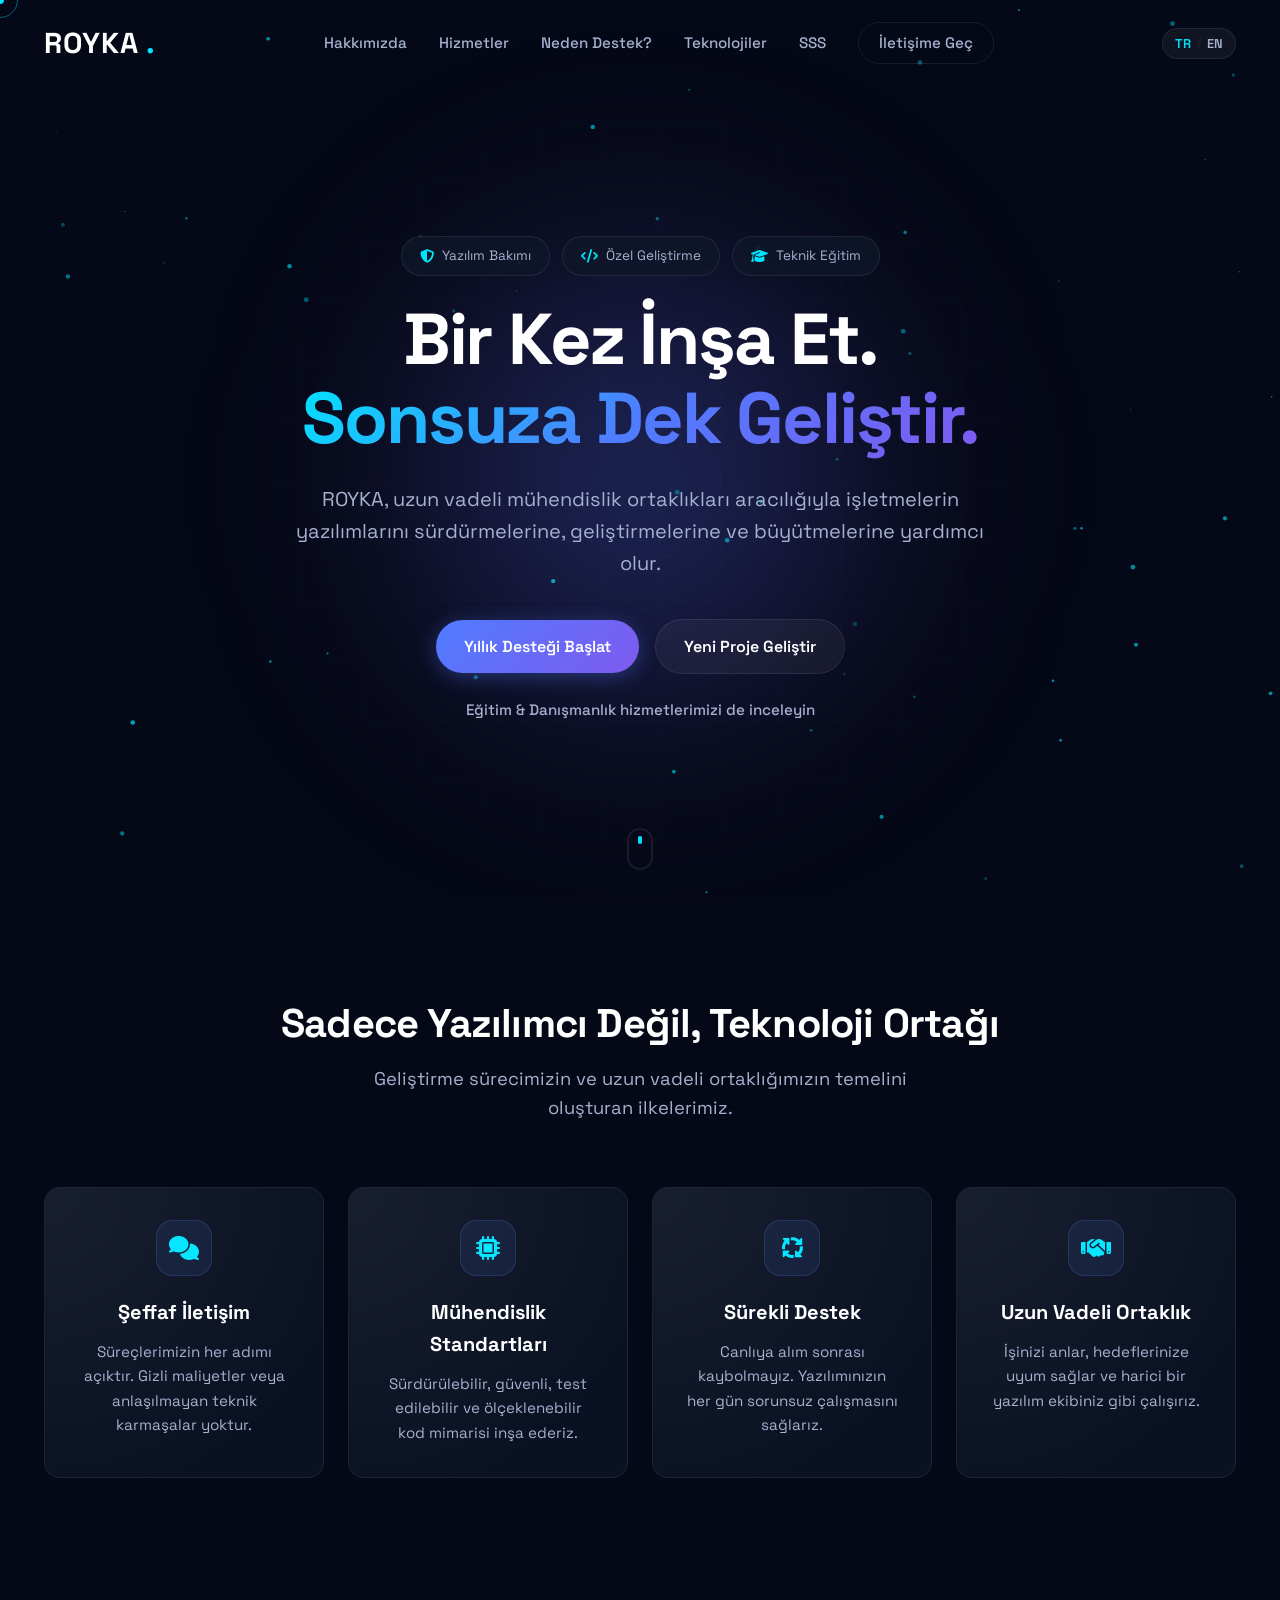
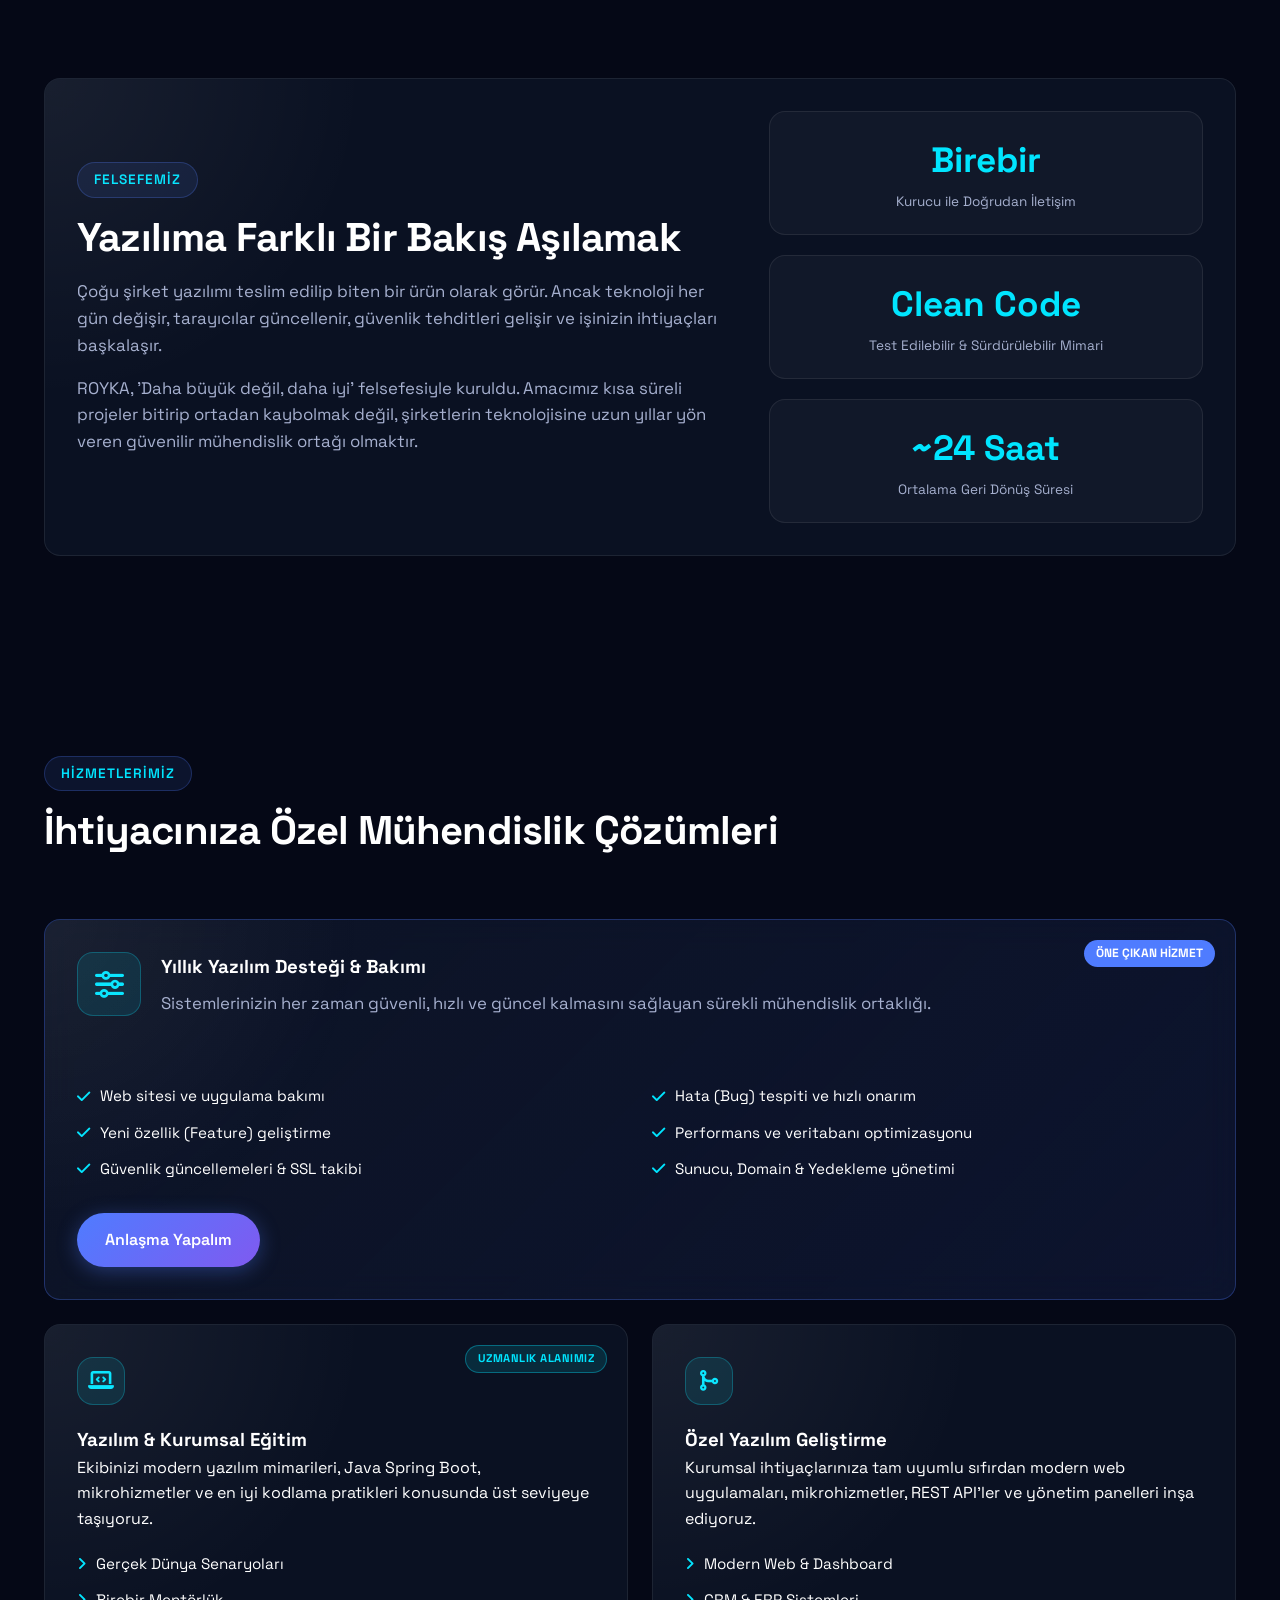
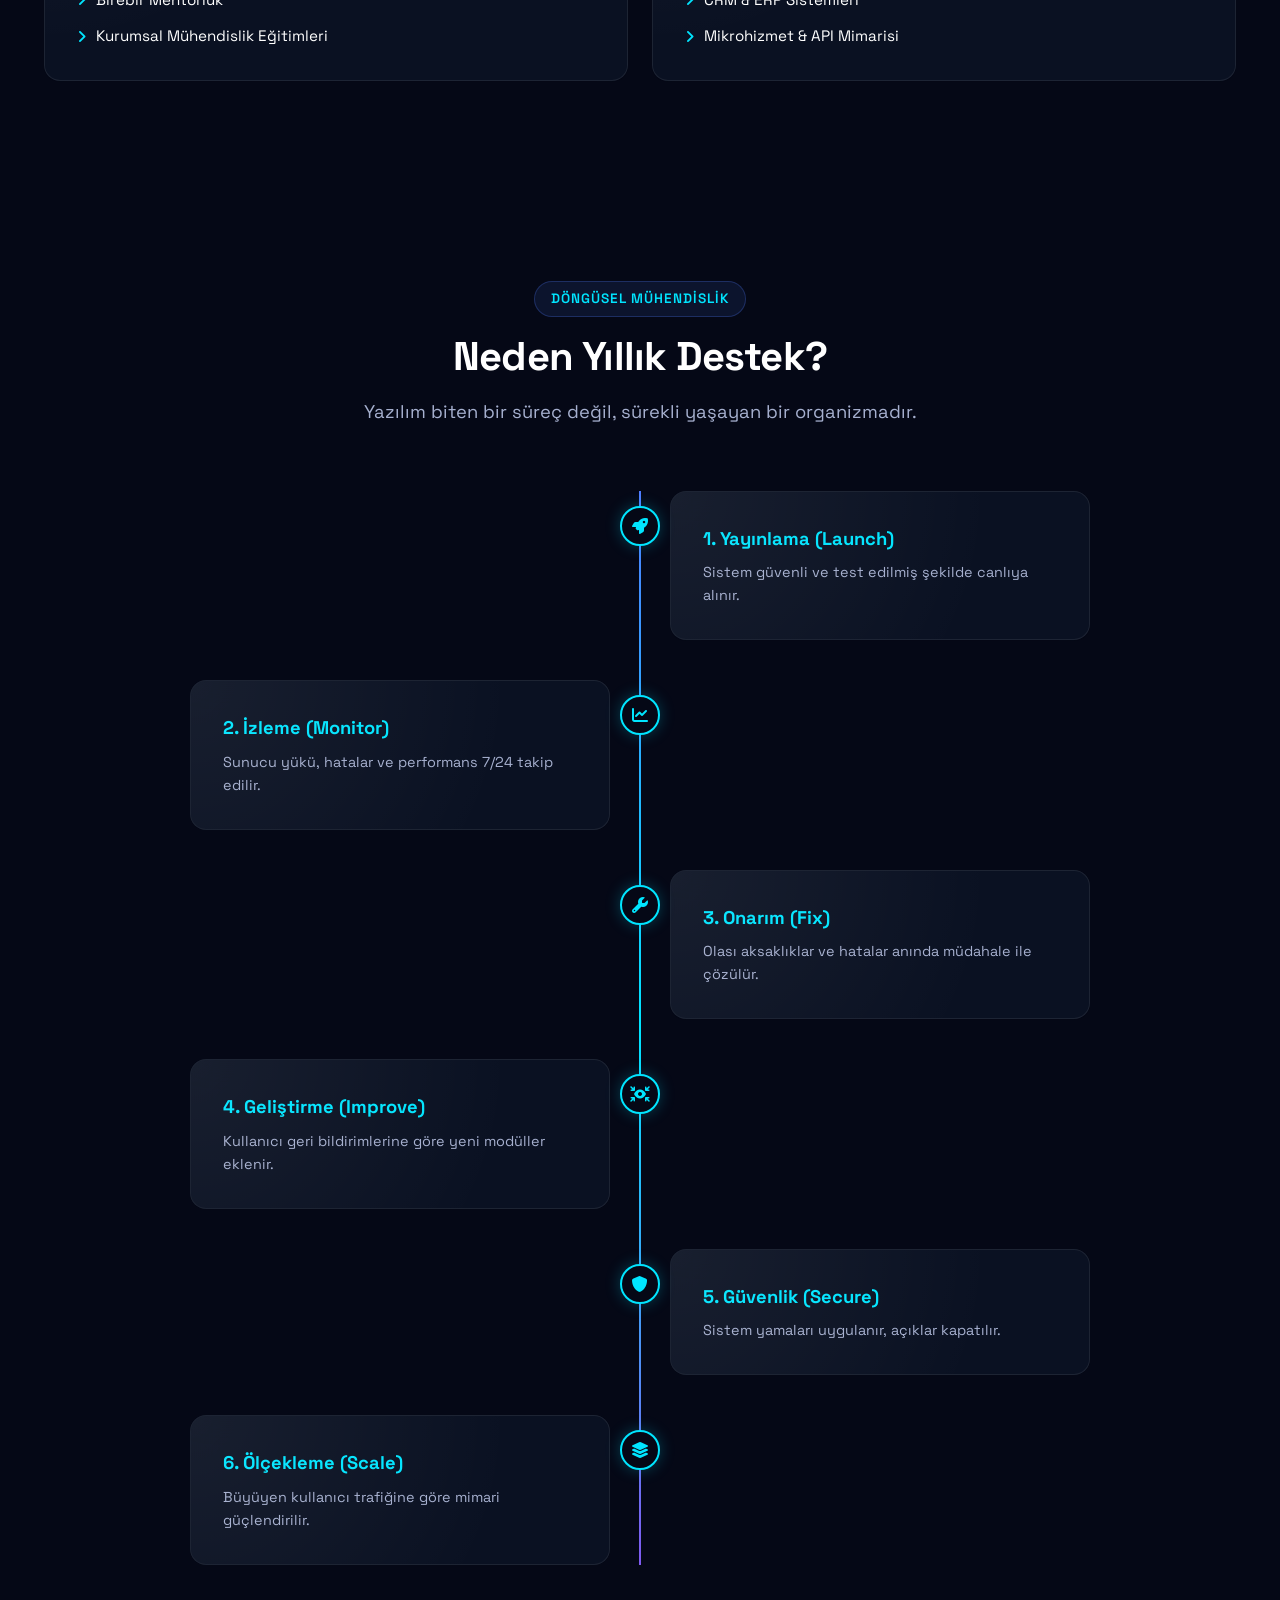
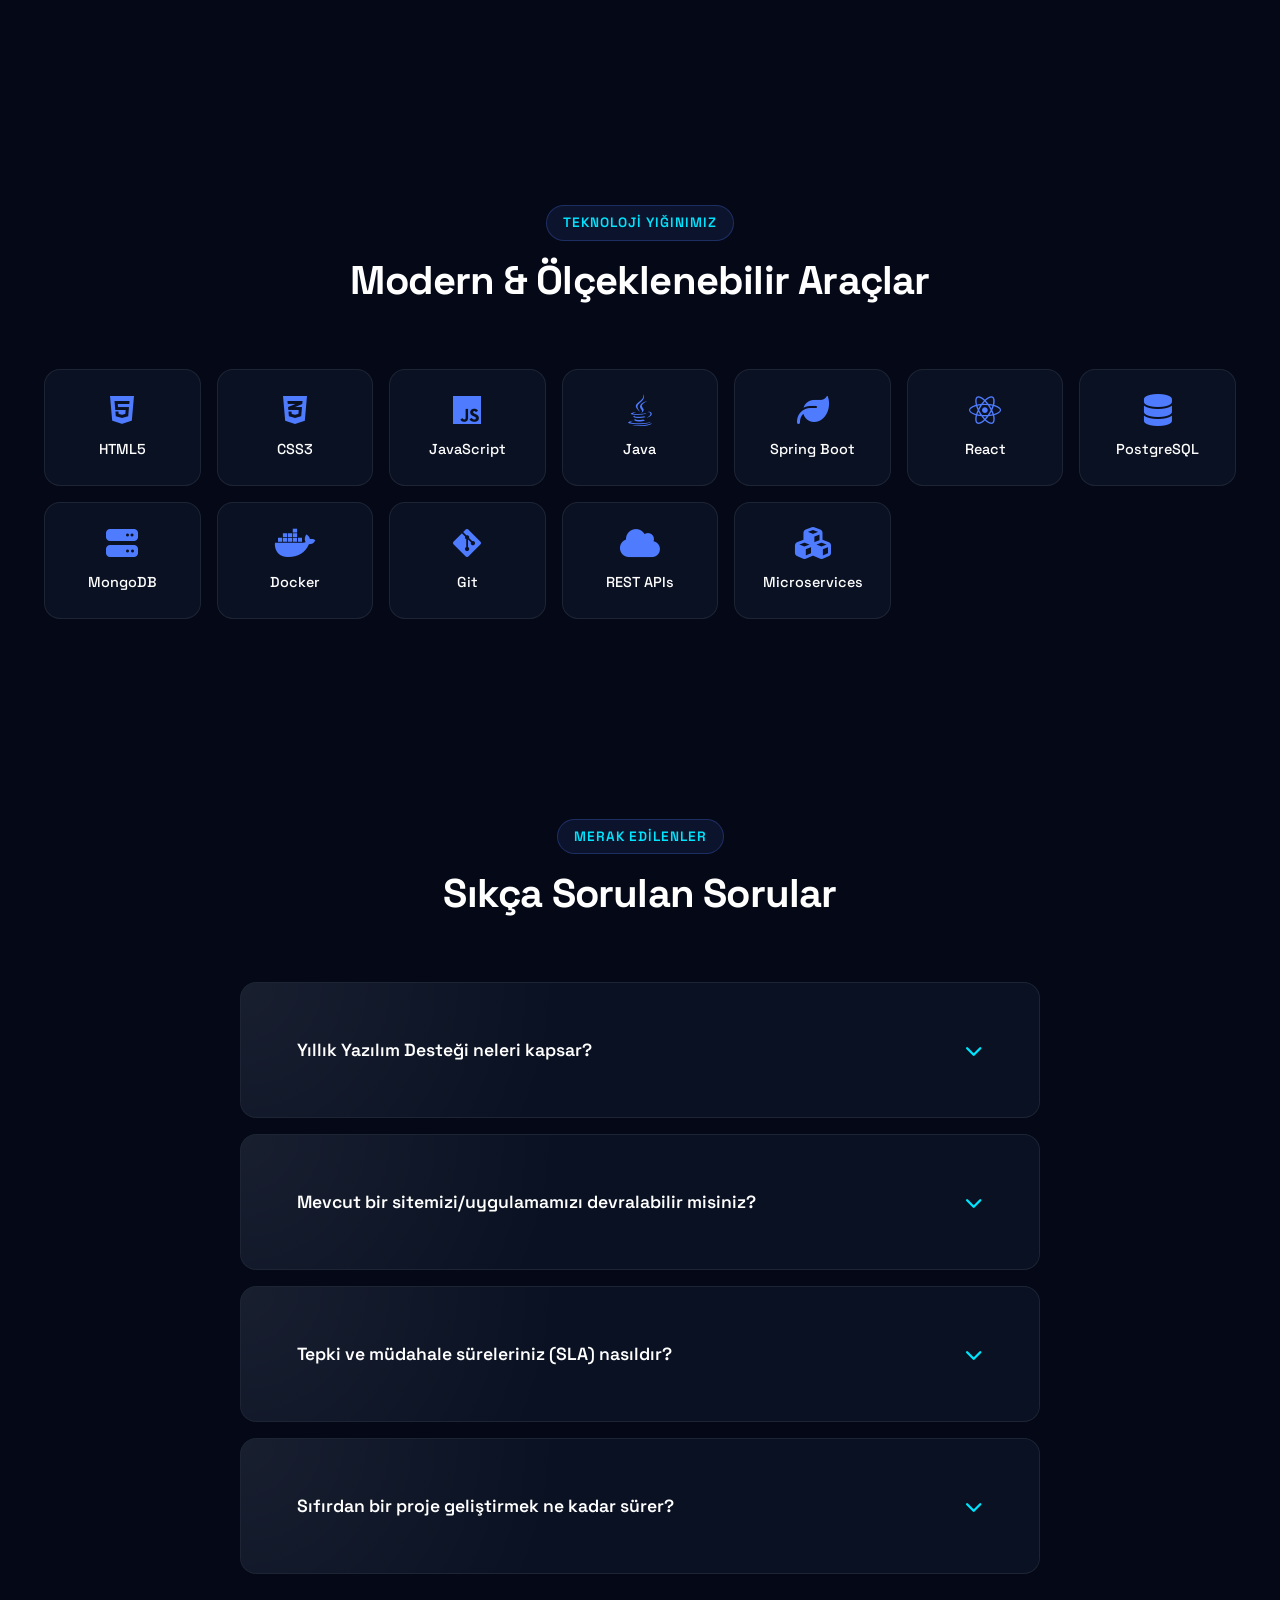
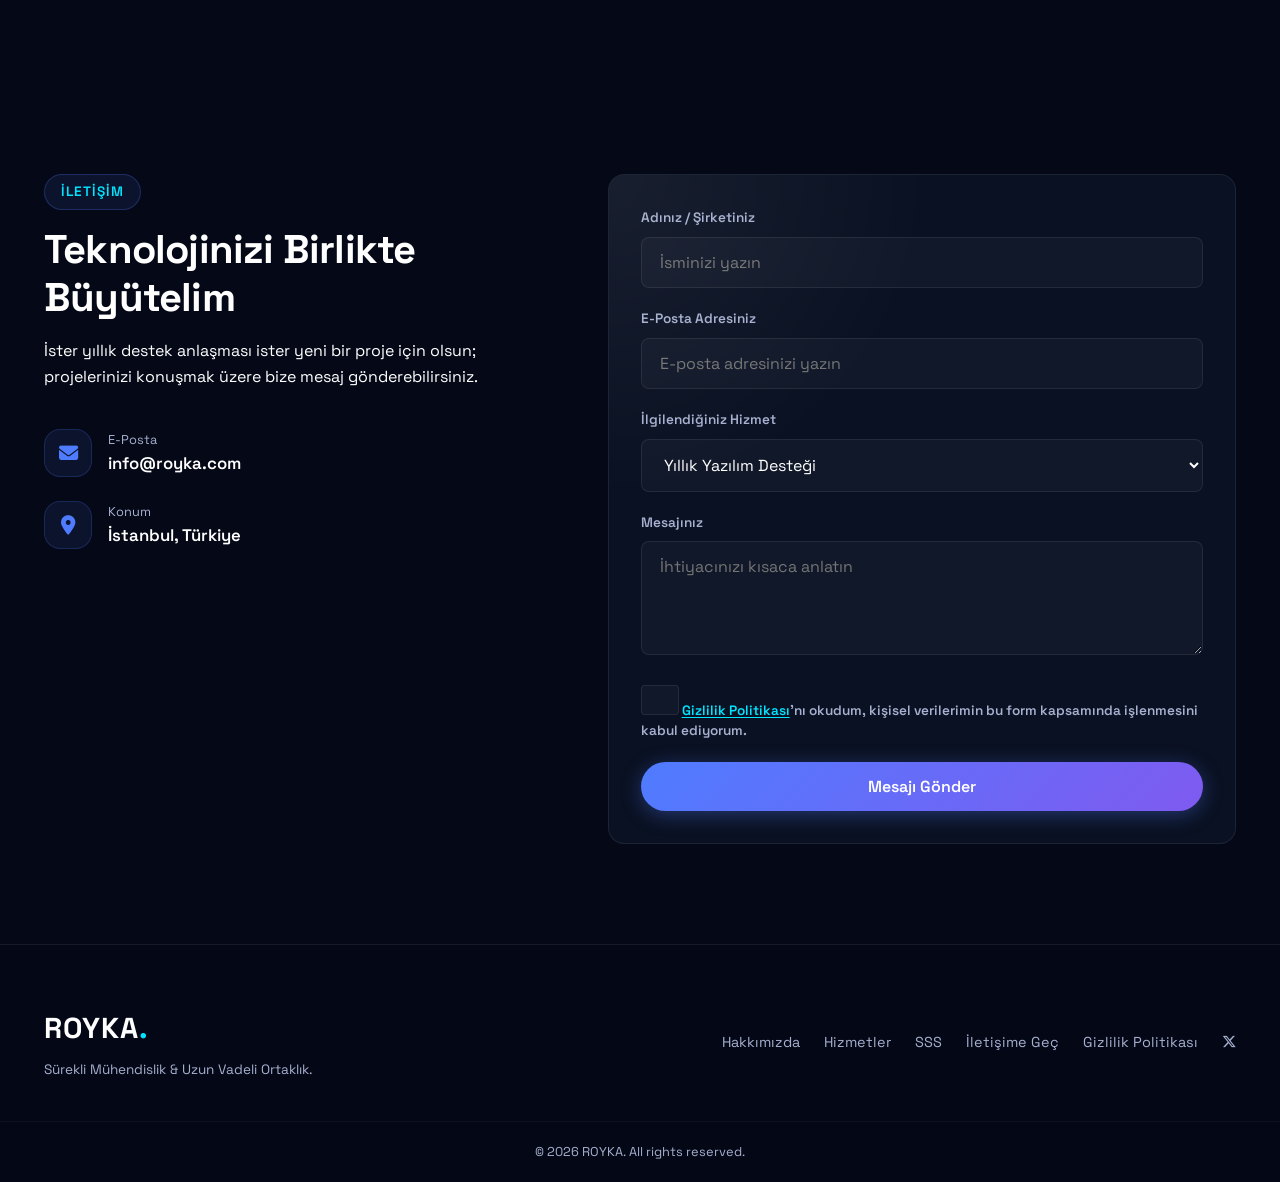
==== commit 239c070f: "Add GitHub Actions contact form workflow" ====
--- a/index.html
+++ b/index.html
@@ -419,8 +419,8 @@
                     </div>
 
                     <div class="glass-card contact-form-card">
-                        <!-- Formspree / FormSubmit entegrasyonuna uygun form -->
-                        <form id="contact-form" action="#" method="POST" data-apps-script-url="https://script.google.com/macros/s/AKfycbyOlV6eV4yi6opE5fbjBQwkSg-ZmmkZxABAQelKN_FEXQsyX3HFHWNF2q3jZzyl9SHd/exec">
+                        <!-- GitHub Secrets ile çalışan güvenli form akışı -->
+                        <form id="contact-form" action="#" method="POST" data-issue-url="https://github.com/roykabilisim/royka/issues/new">
                             <div class="form-group">
                                 <label for="name" data-i18n="form.name">Adınız / Şirketiniz</label>
                                 <input type="text" id="name" name="name" required placeholder="İsminizi yazın" autocomplete="name">
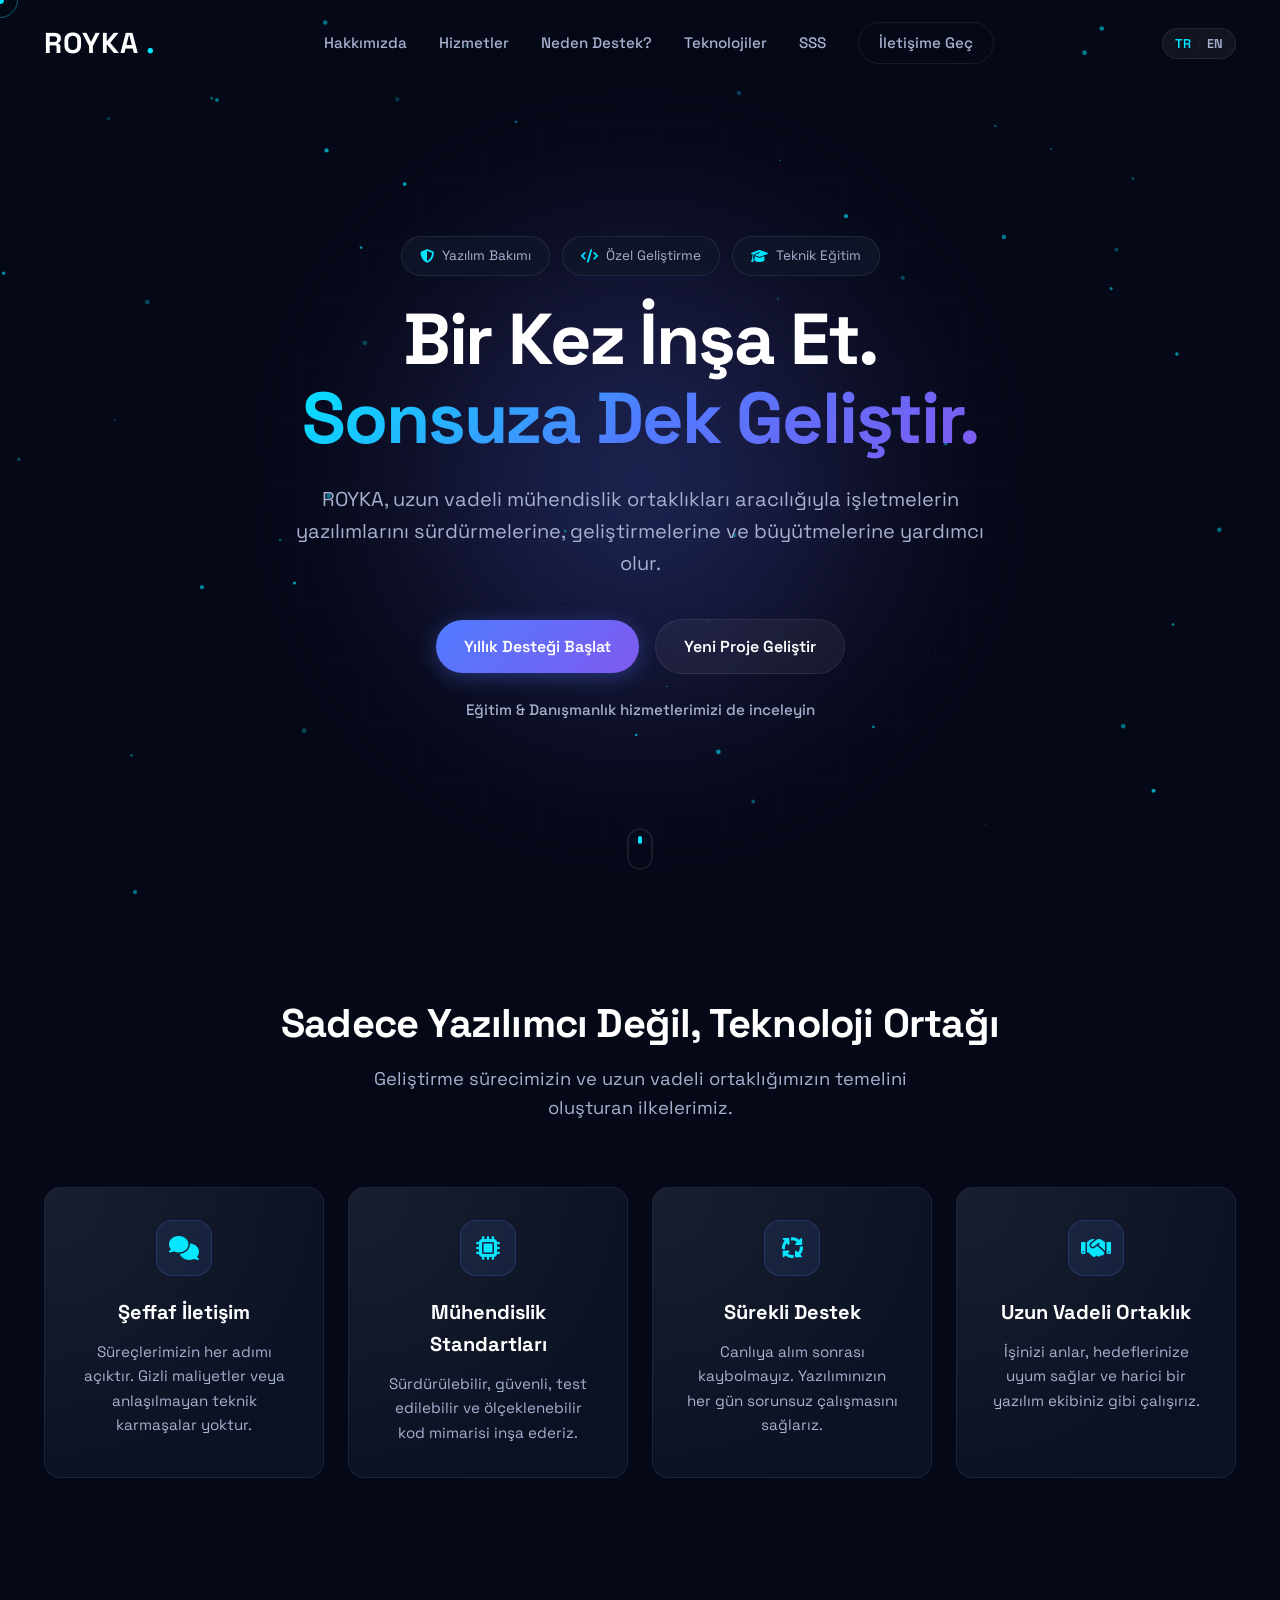
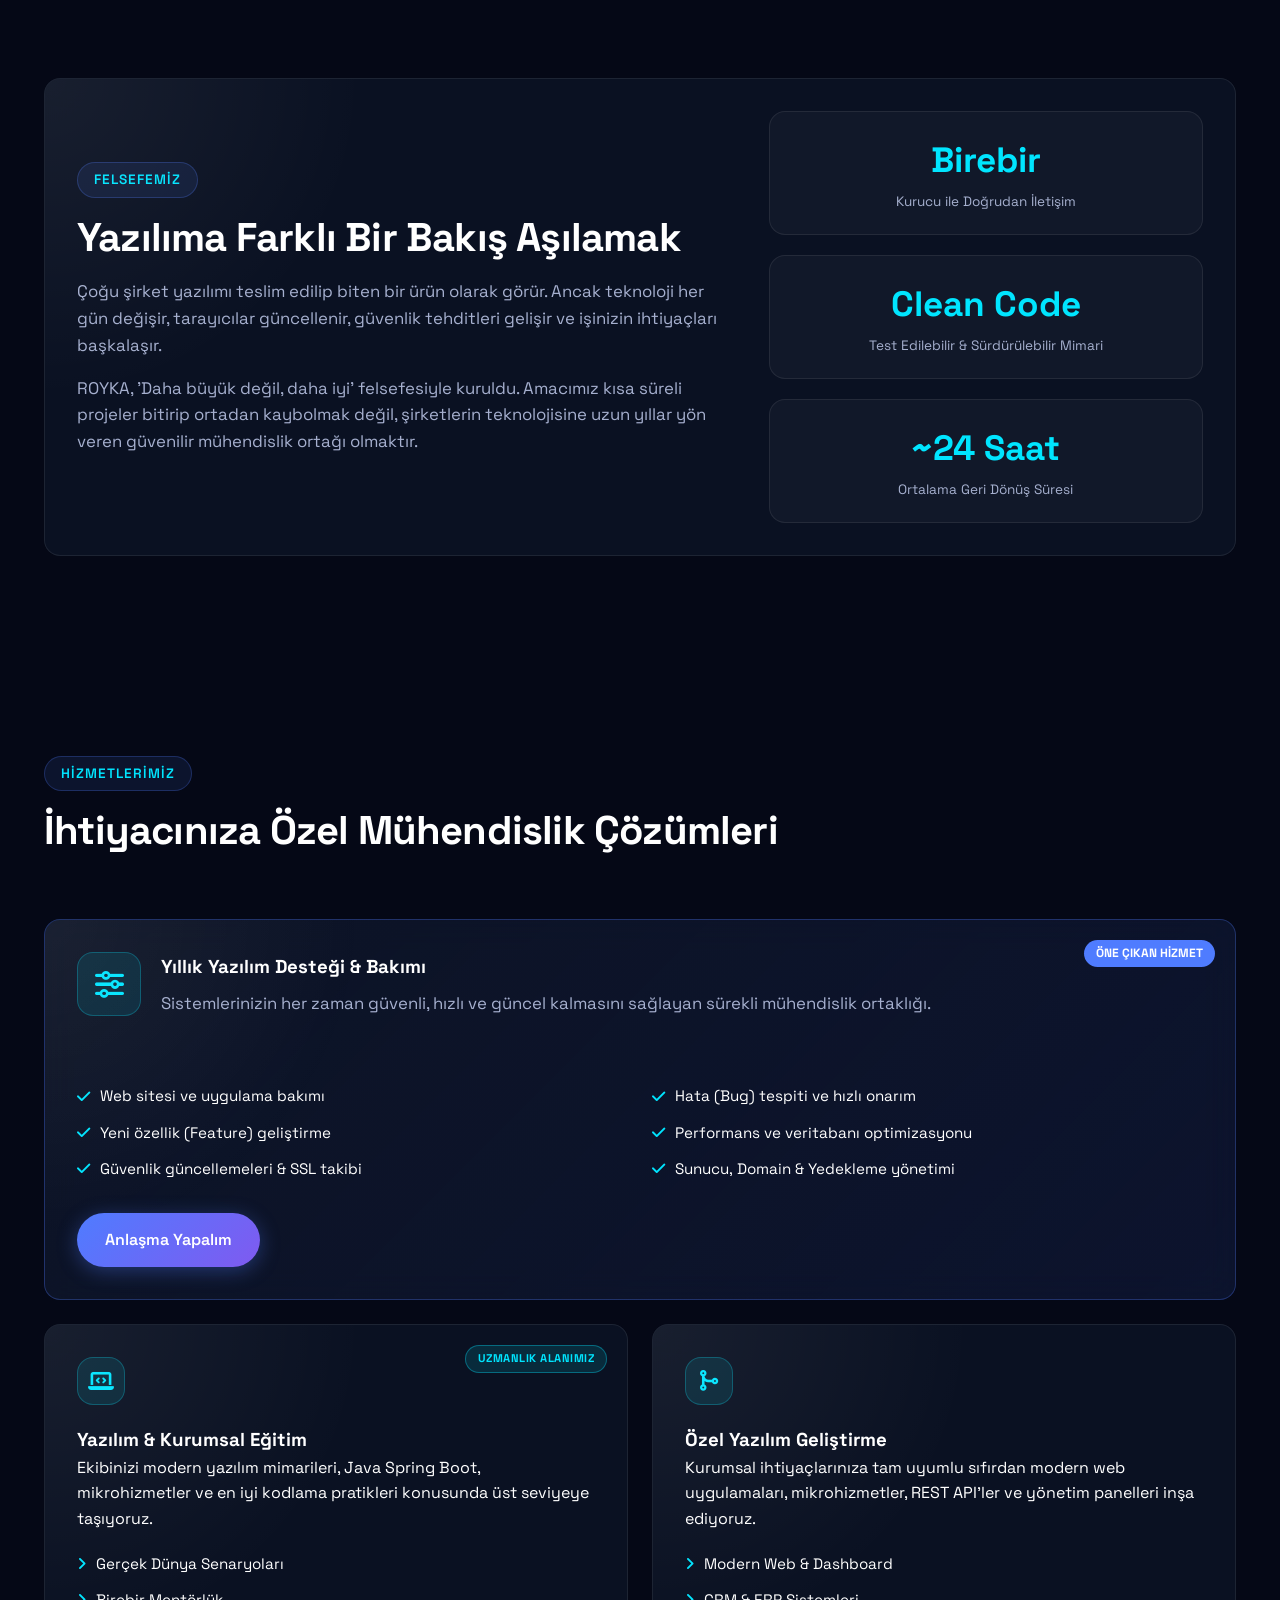
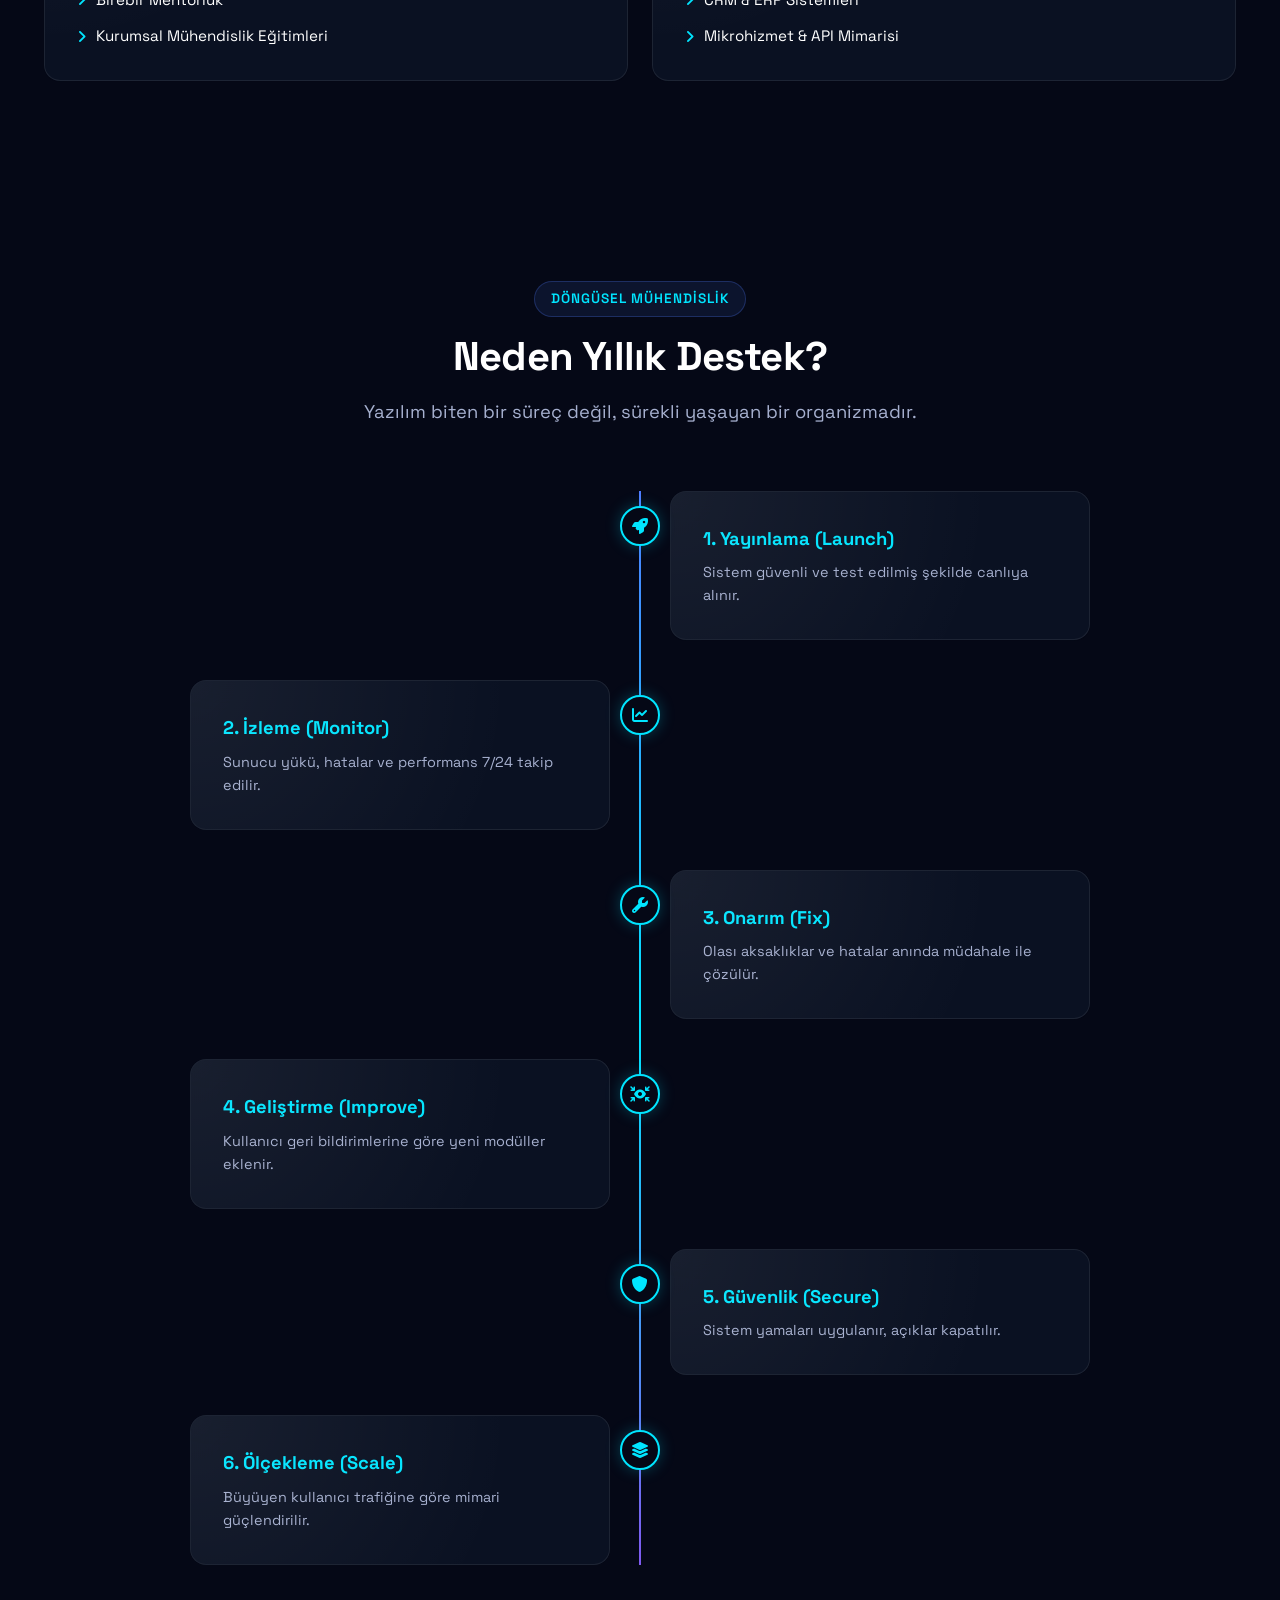
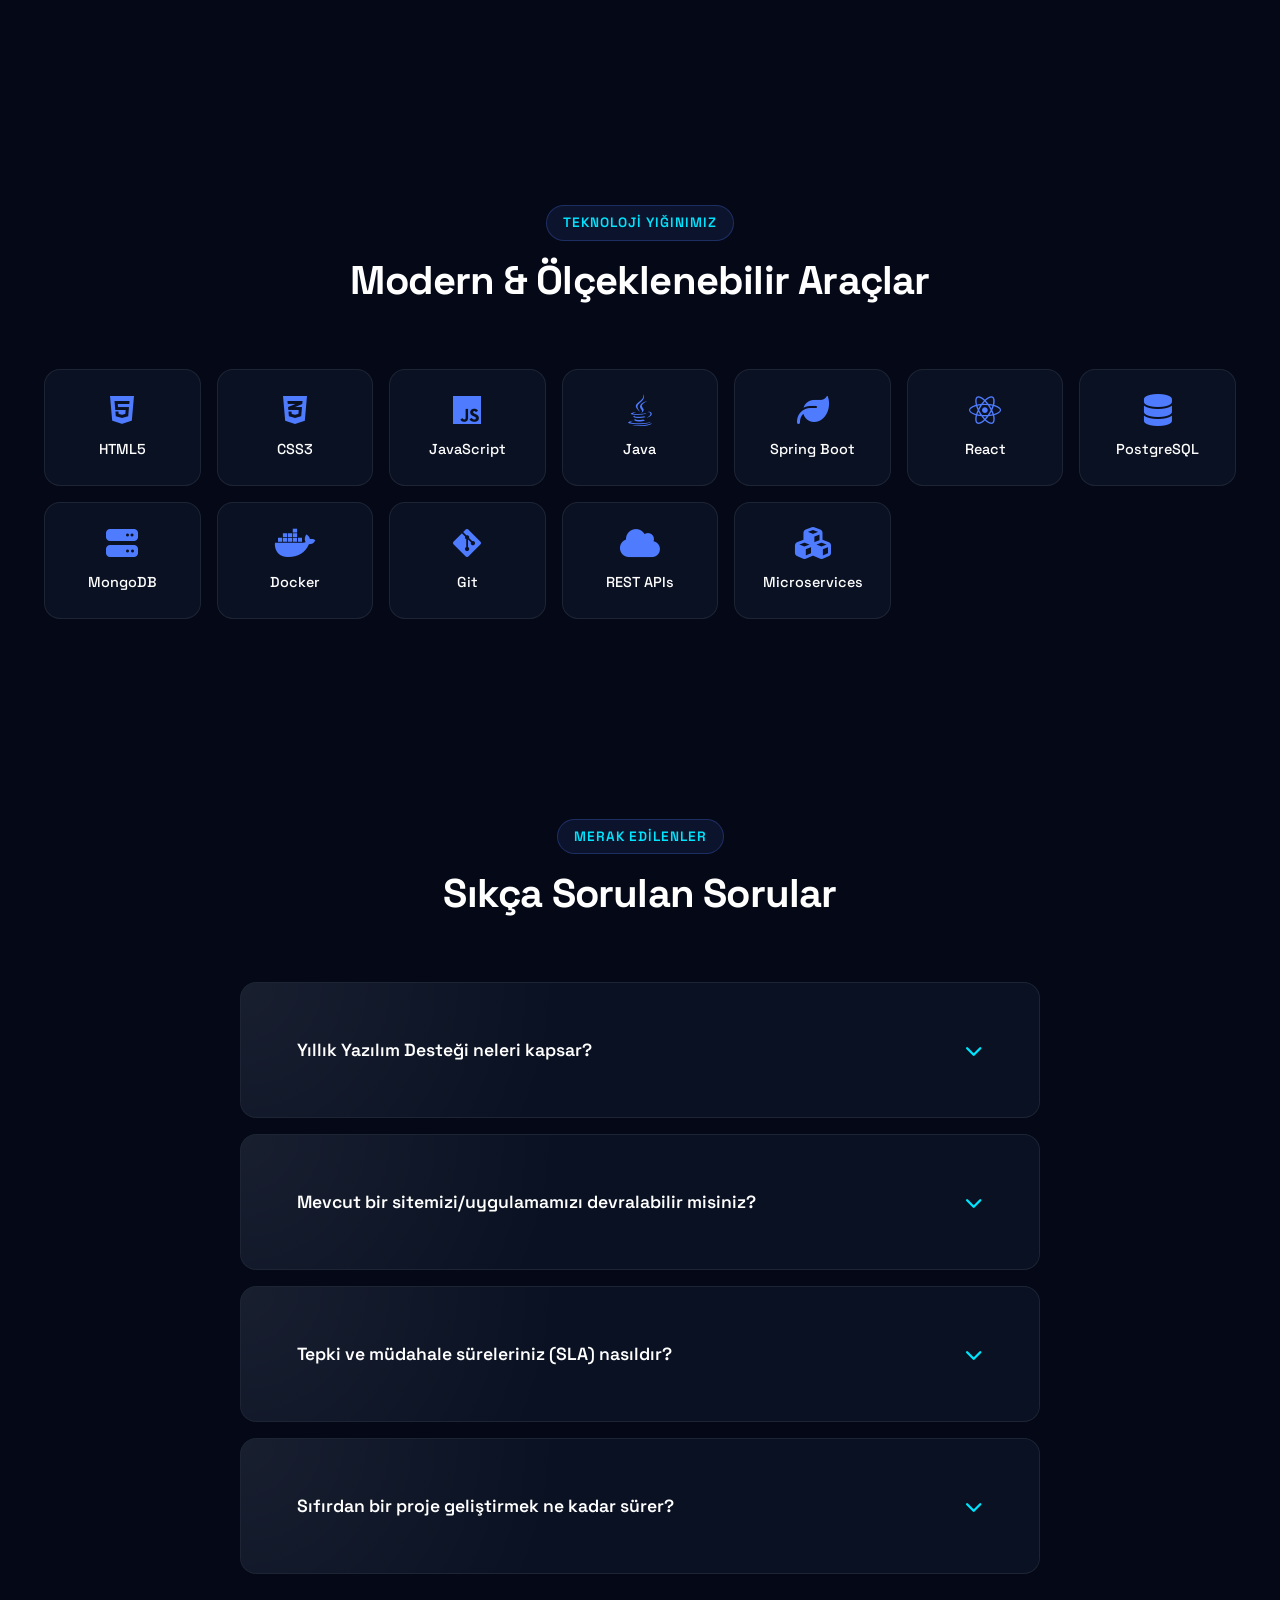
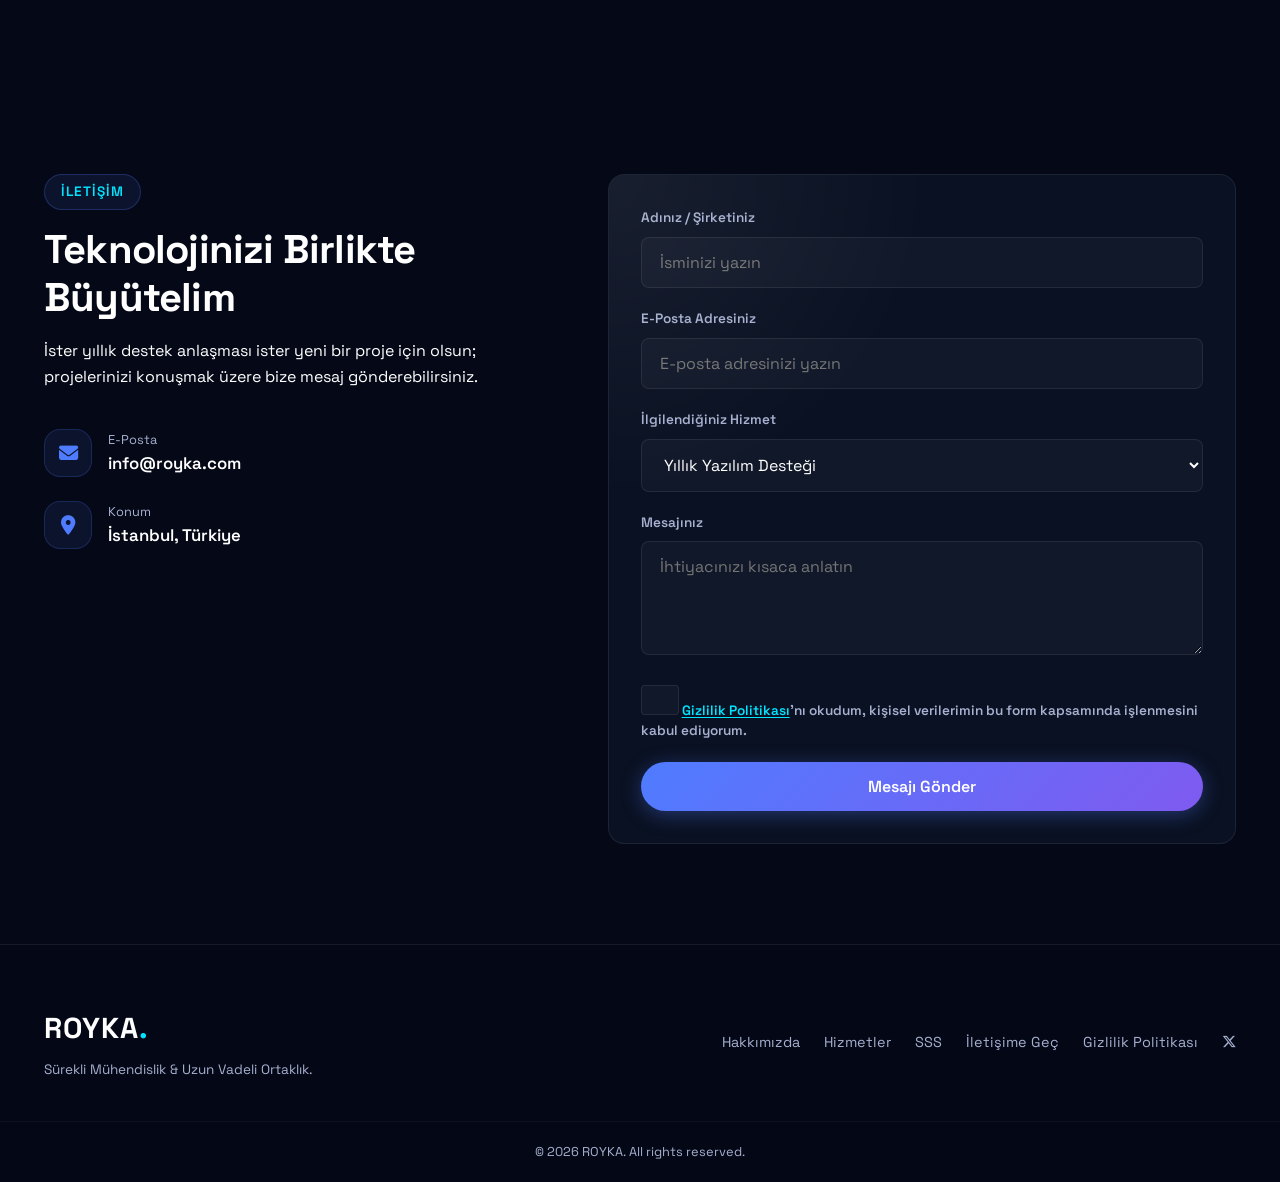
==== commit 0aae87d9: "forms" ====
--- a/index.html
+++ b/index.html
@@ -419,8 +419,7 @@
                     </div>
 
                     <div class="glass-card contact-form-card">
-                        <!-- GitHub Secrets ile çalışan güvenli form akışı -->
-                        <form id="contact-form" action="#" method="POST" data-issue-url="https://github.com/roykabilisim/royka/issues/new">
+                        <form id="contact-form" action="#" method="POST" data-endpoint="https://script.google.com/macros/s/AKfycbyOlV6eV4yi6opE5fbjBQwkSg-ZmmkZxABAQelKN_FEXQsyX3HFHWNF2q3jZzyl9SHd/exec">
                             <div class="form-group">
                                 <label for="name" data-i18n="form.name">Adınız / Şirketiniz</label>
                                 <input type="text" id="name" name="name" required placeholder="İsminizi yazın" autocomplete="name">
@@ -443,6 +442,11 @@
                             <div class="form-group">
                                 <label for="message" data-i18n="form.message">Mesajınız</label>
                                 <textarea id="message" name="message" rows="4" required placeholder="İhtiyacınızı kısaca anlatın" autocomplete="off"></textarea>
+                            </div>
+
+                            <div class="form-group honeypot-field" aria-hidden="true">
+                                <label for="website">Website</label>
+                                <input type="text" id="website" name="website" tabindex="-1" autocomplete="off">
                             </div>
 
                             <div class="form-group consent-group">
--- a/style.css
+++ b/style.css
@@ -933,6 +933,17 @@
     transform: none;
 }
 
+.honeypot-field {
+    position: absolute;
+    left: -9999px;
+    top: -9999px;
+    width: 1px;
+    height: 1px;
+    overflow: hidden;
+    opacity: 0;
+    pointer-events: none;
+}
+
 .consent-group {
     margin-bottom: 20px;
 }
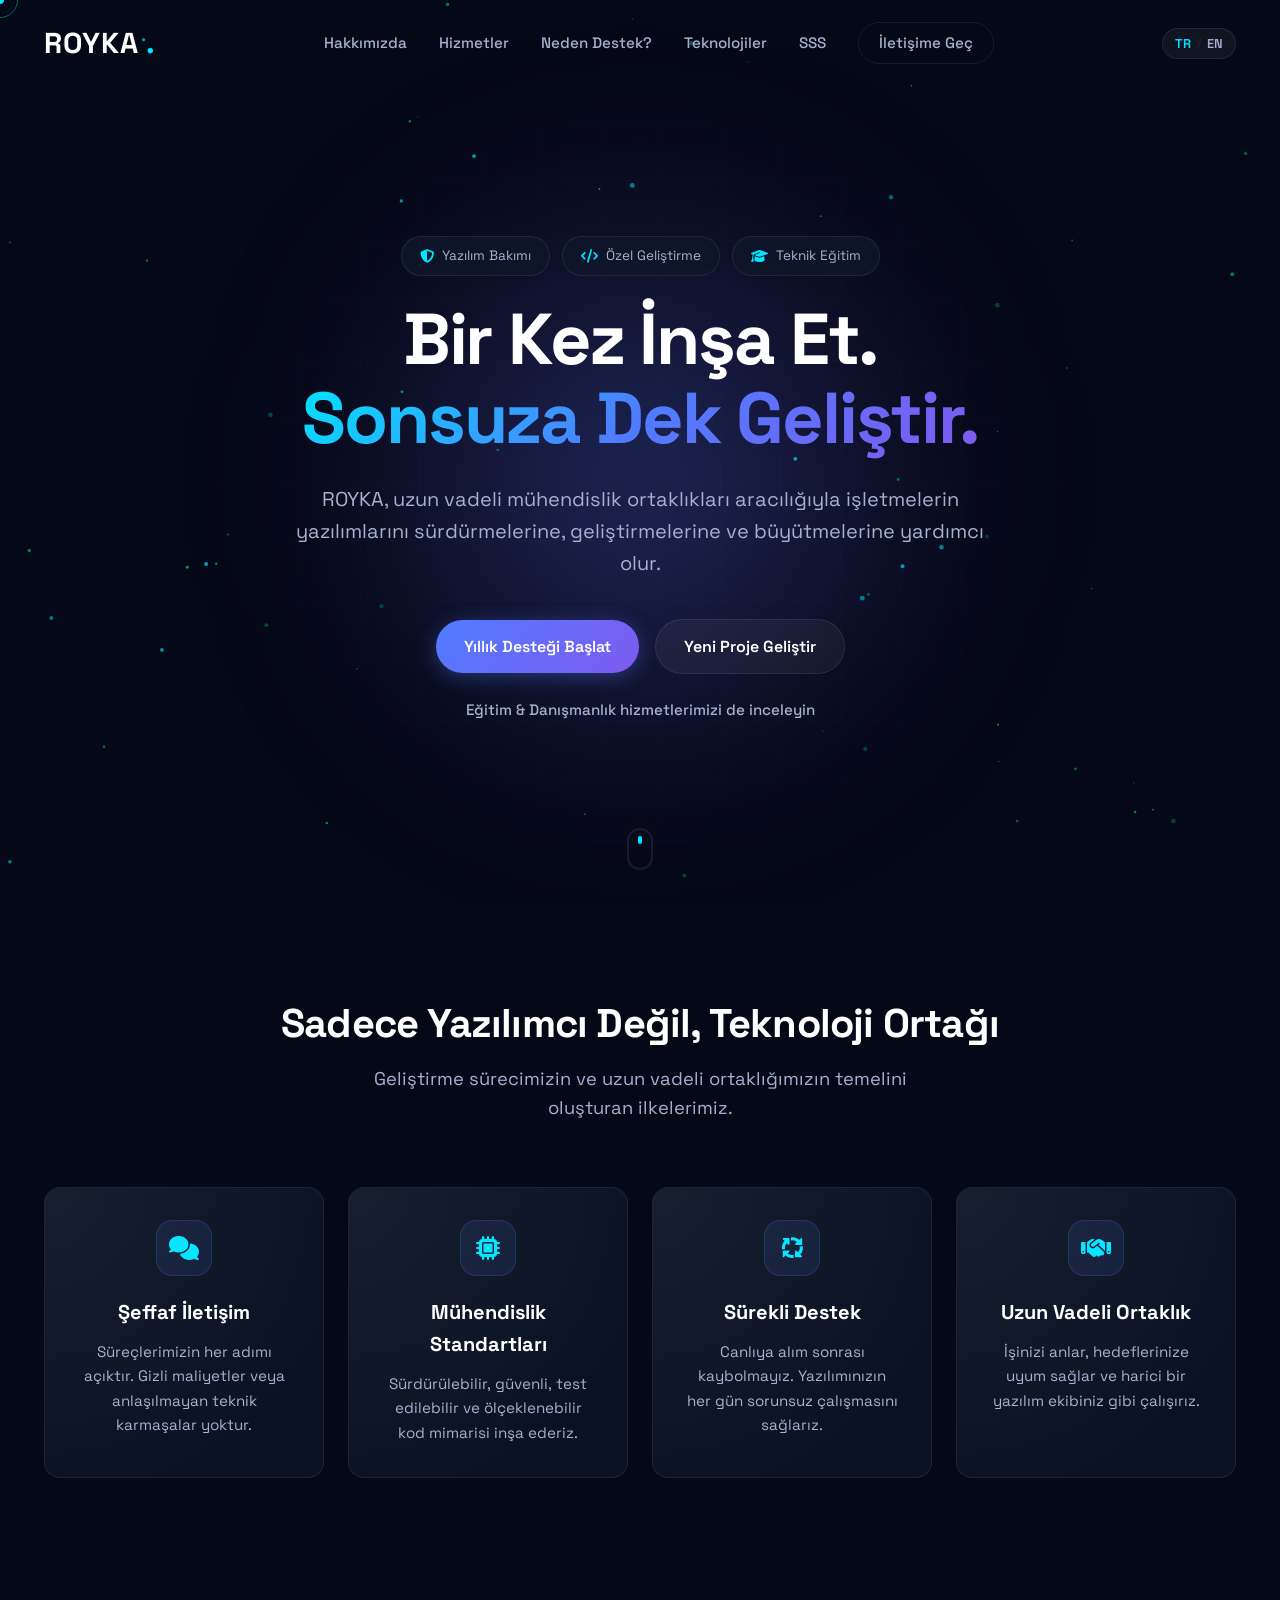
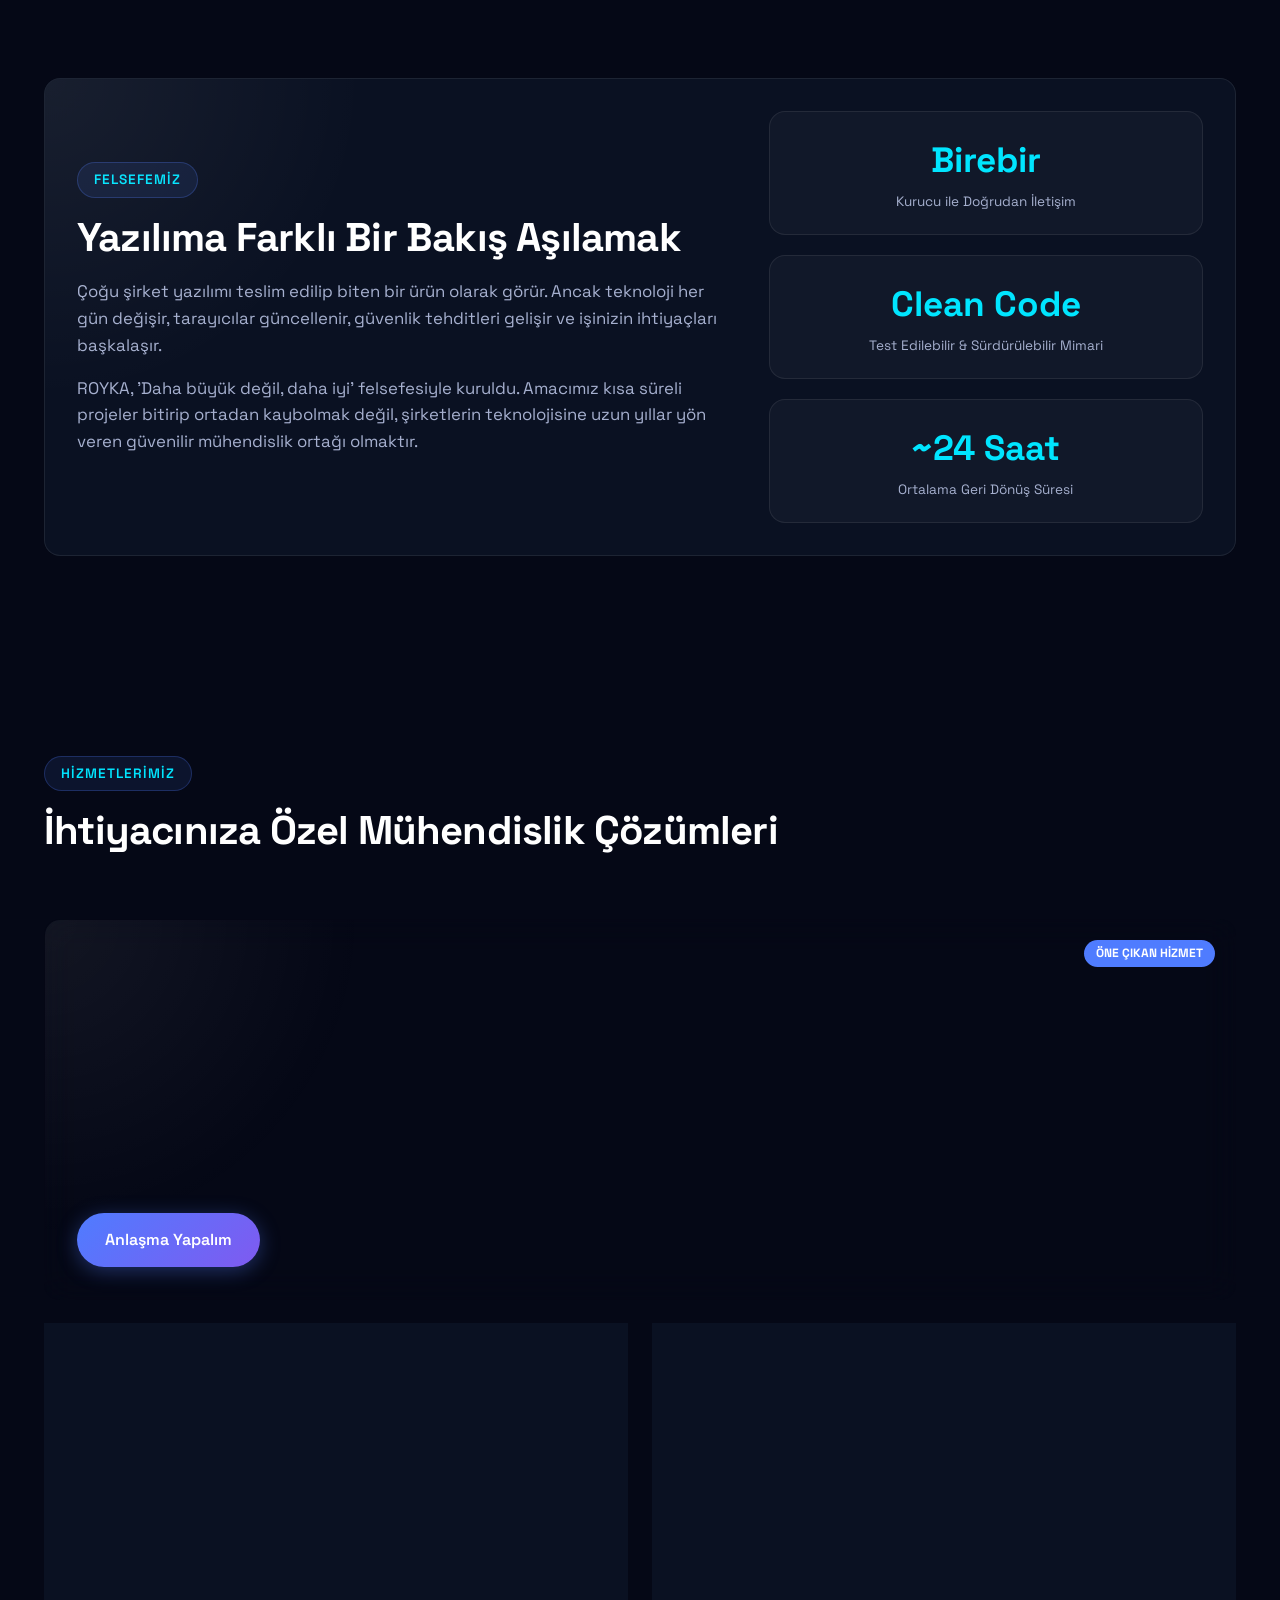
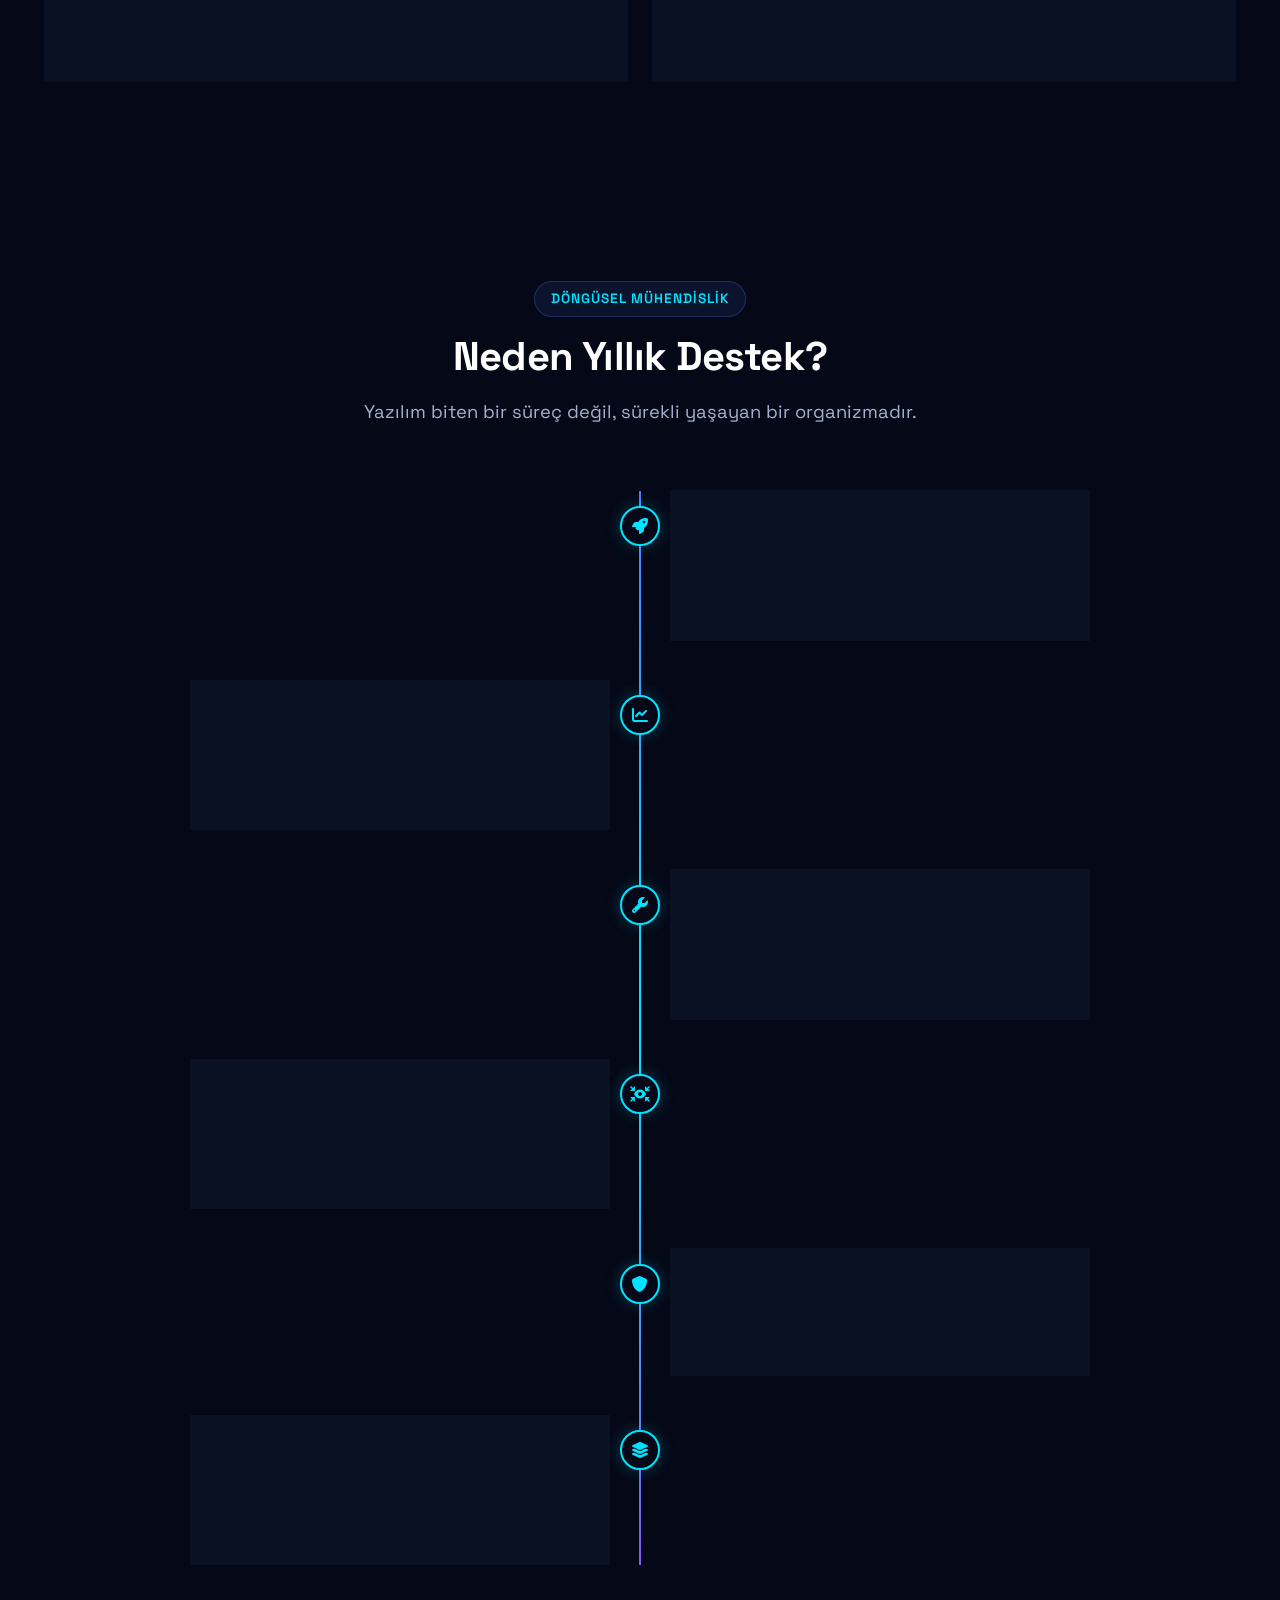
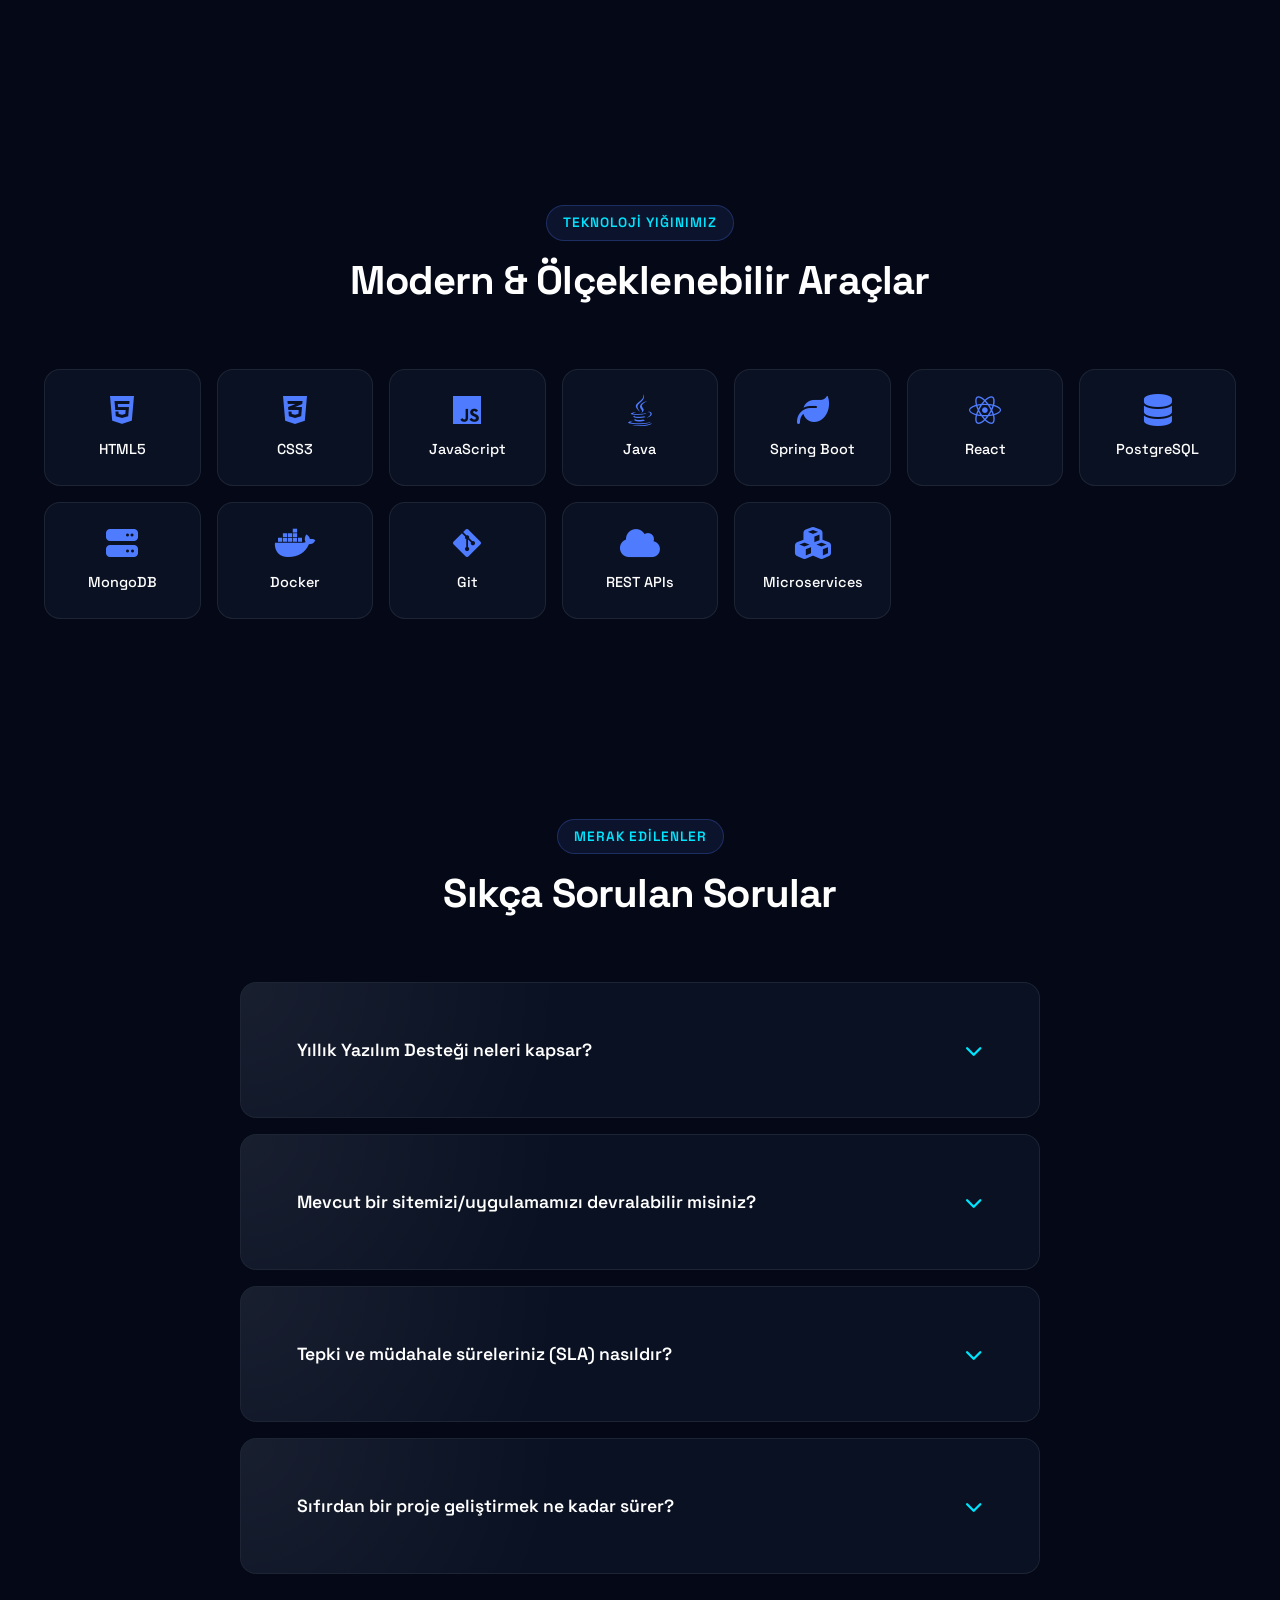
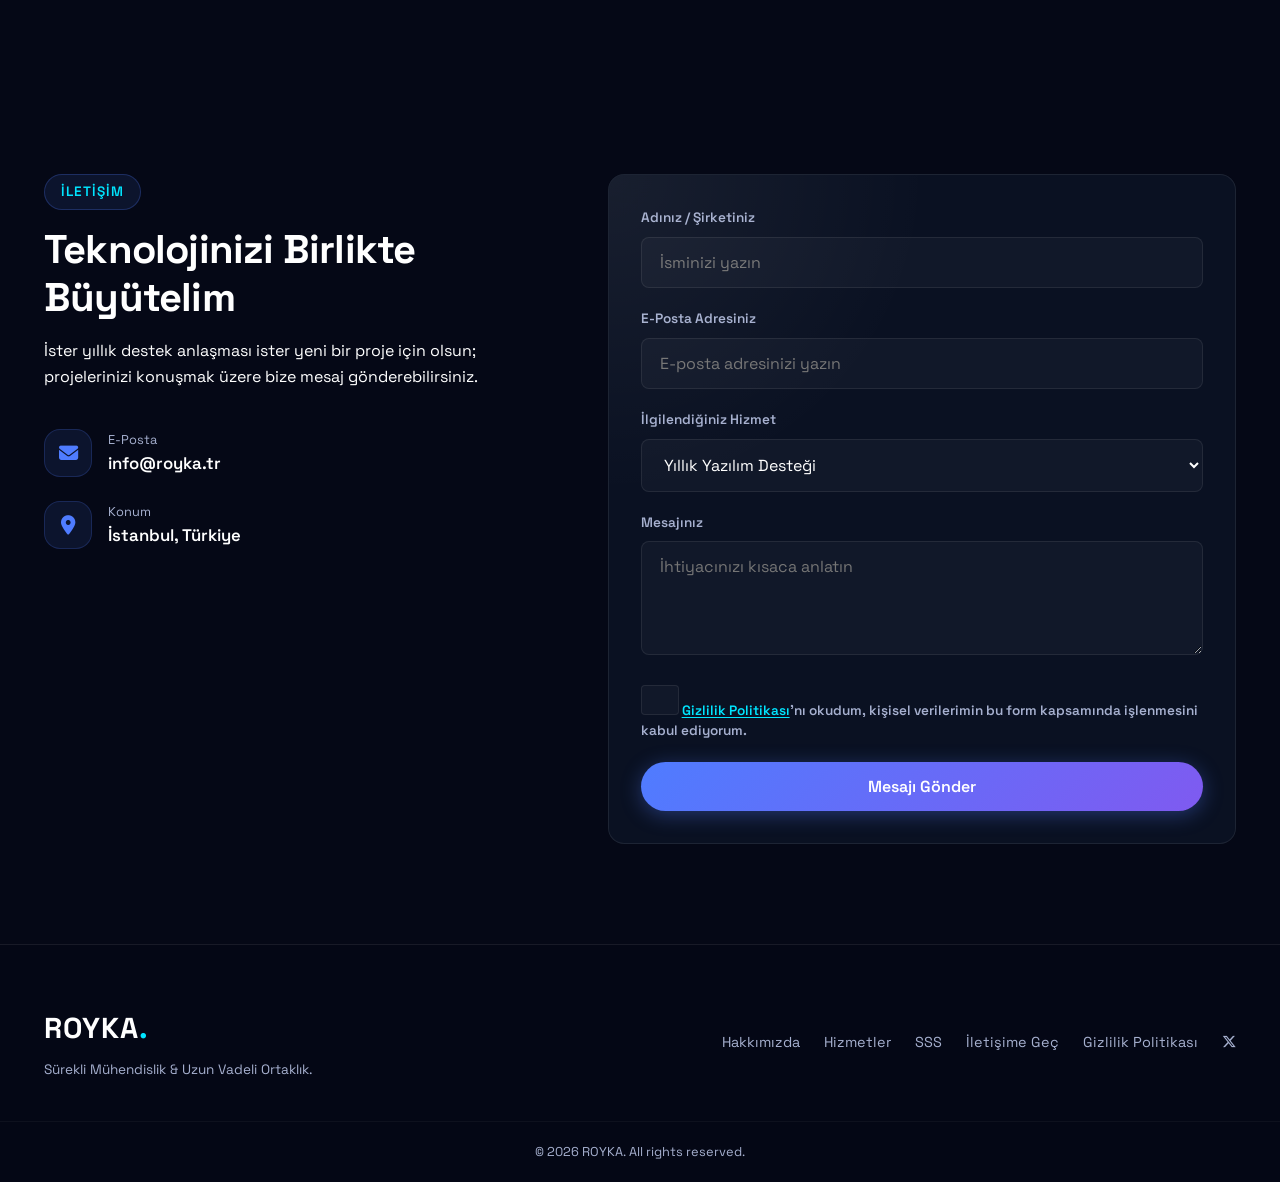
==== commit 56be21fa: "Update email address from info@royka.com to info@royka.tr" ====
--- a/index.html
+++ b/index.html
@@ -405,7 +405,7 @@
                                 <i class="fa-solid fa-envelope"></i>
                                 <div>
                                     <span class="info-label">E-Posta</span>
-                                    <a href="mailto:info@royka.com" class="info-val">info@royka.com</a>
+                                    <a href="mailto:info@royka.com" class="info-val">info@royka.tr</a>
                                 </div>
                             </div>
                             <div class="info-item">
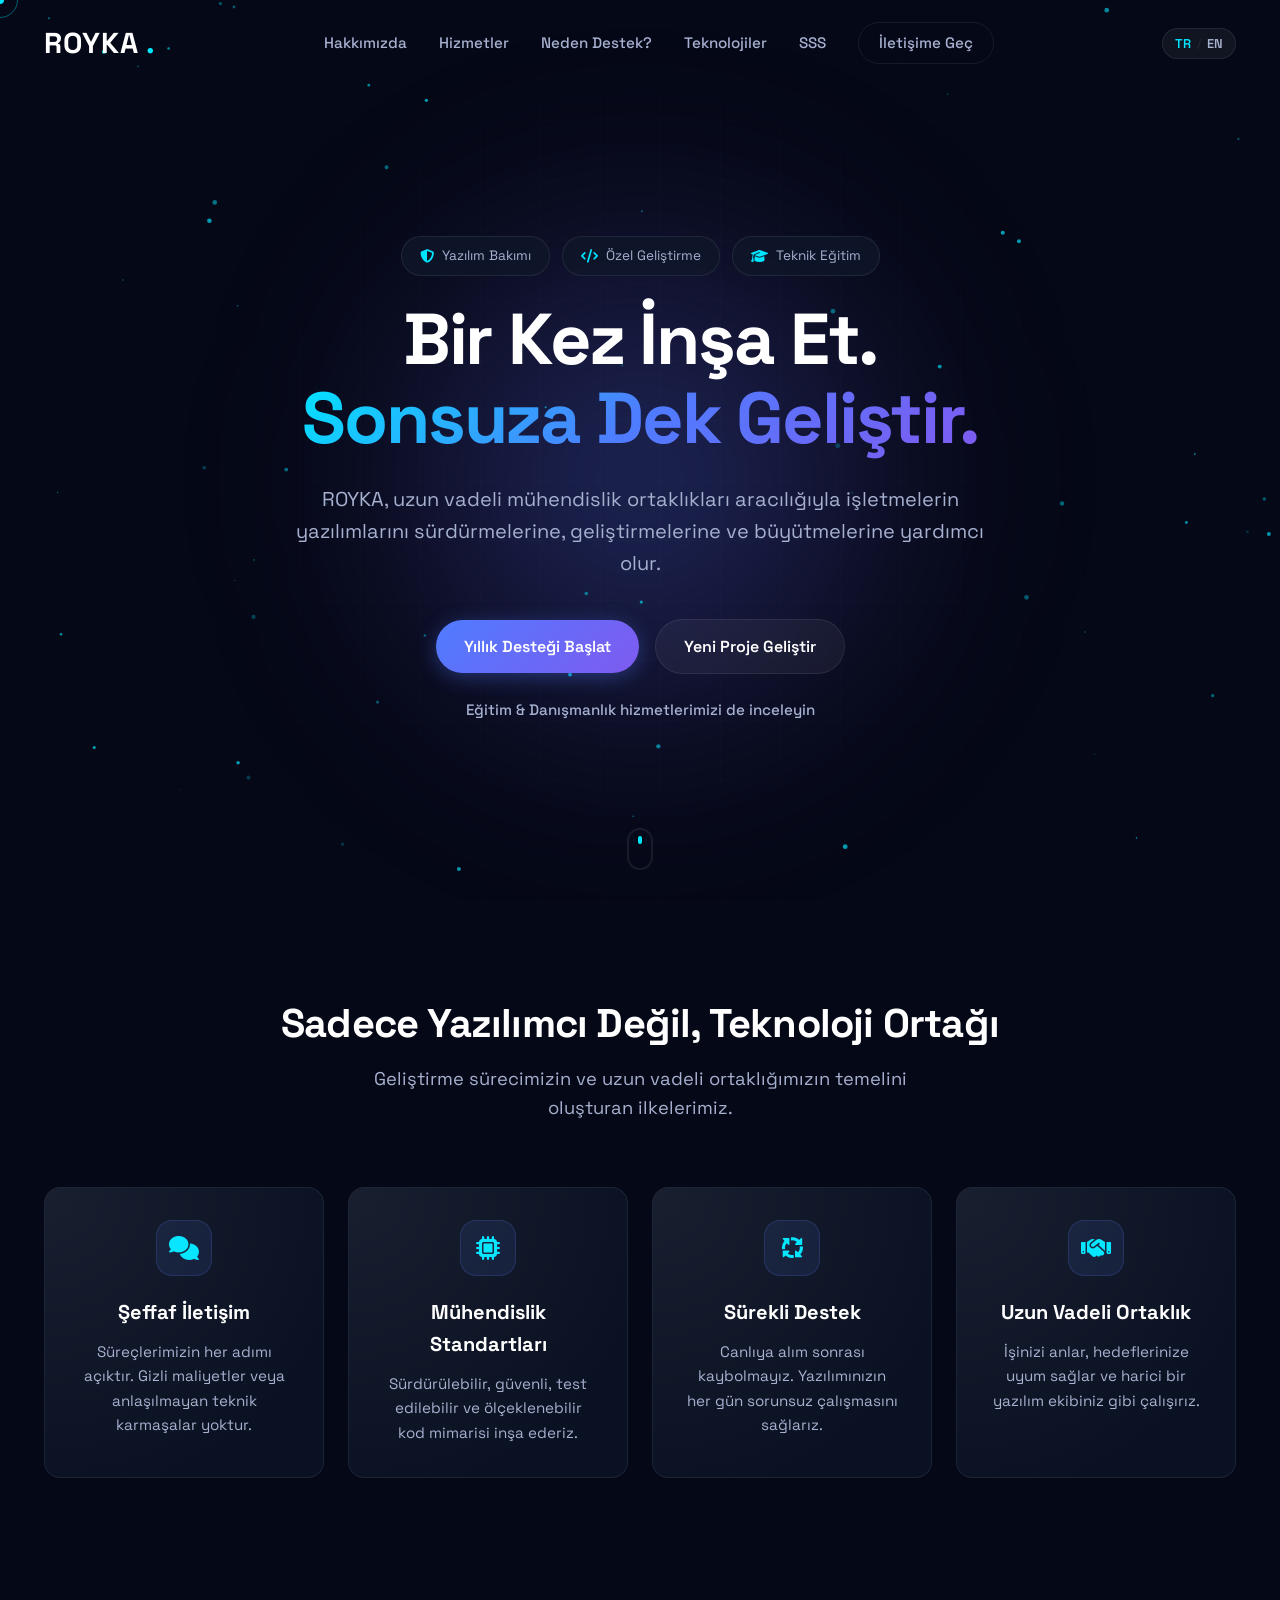
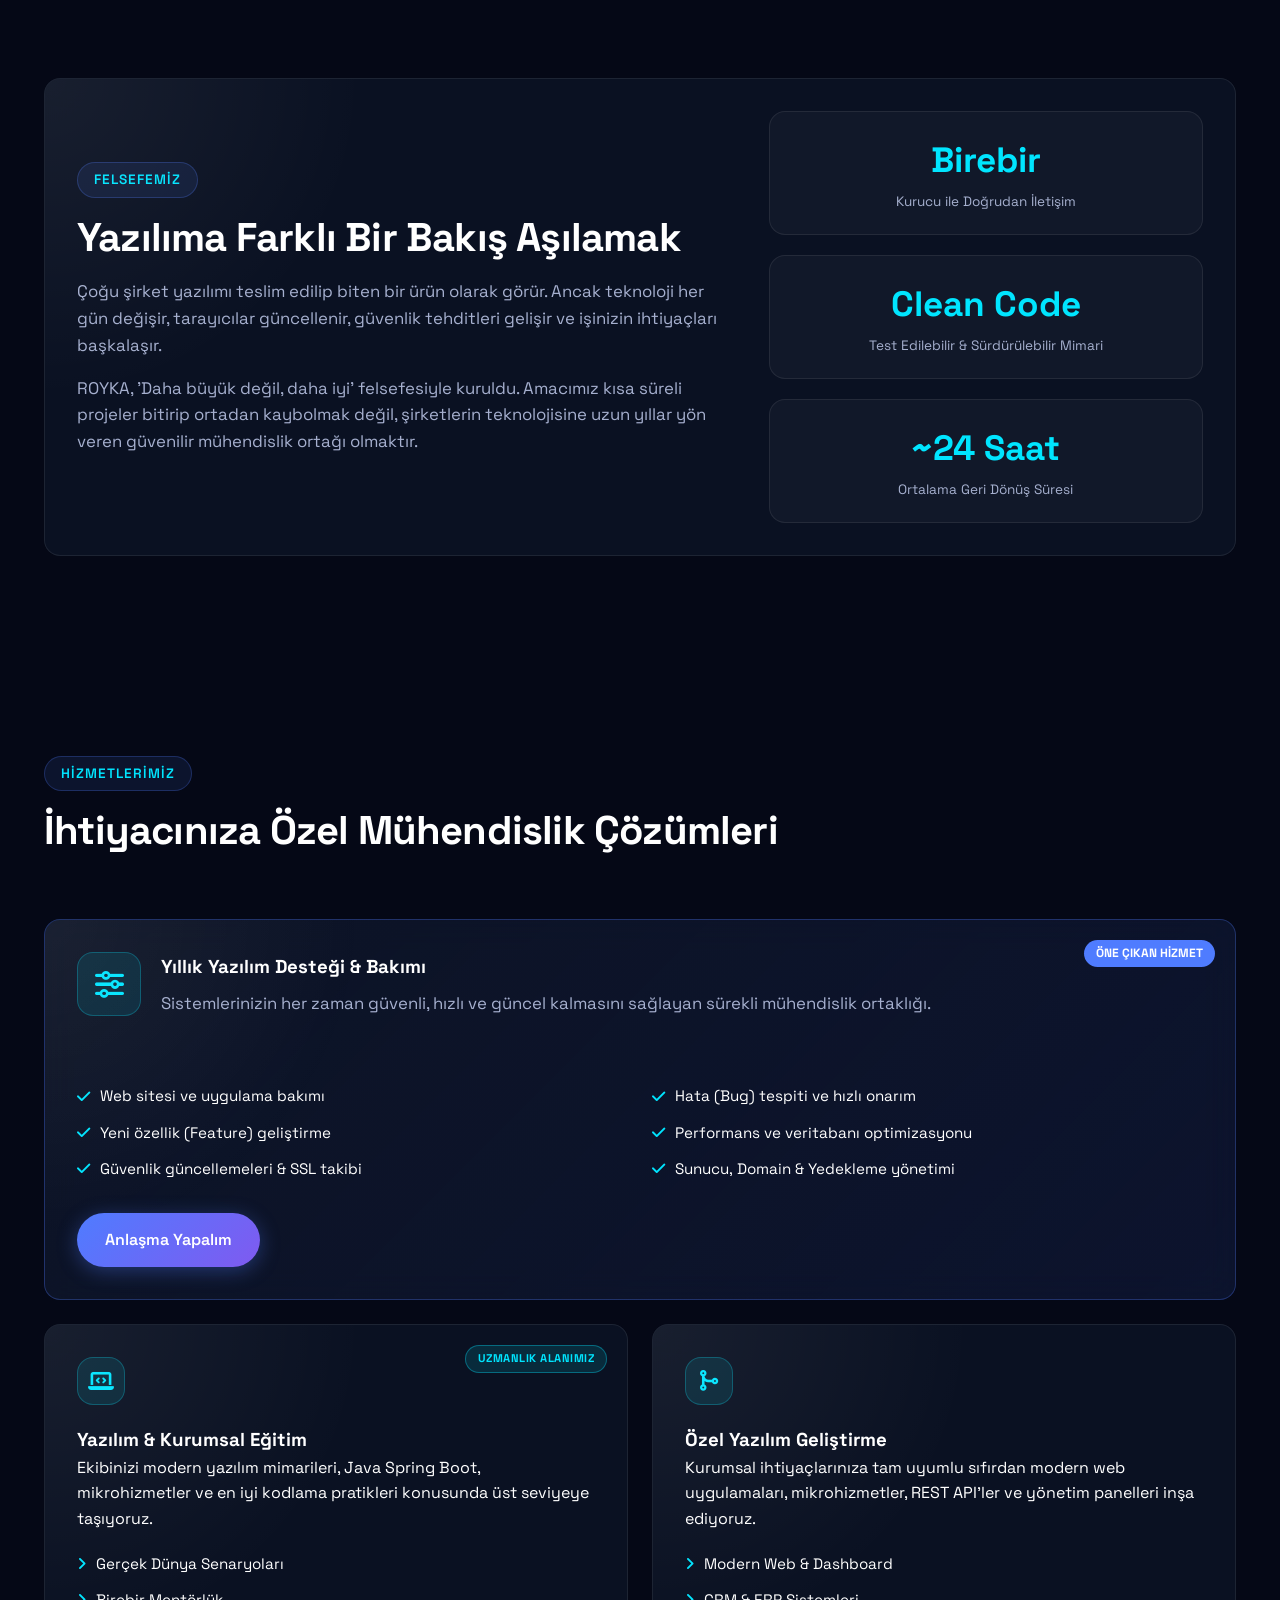
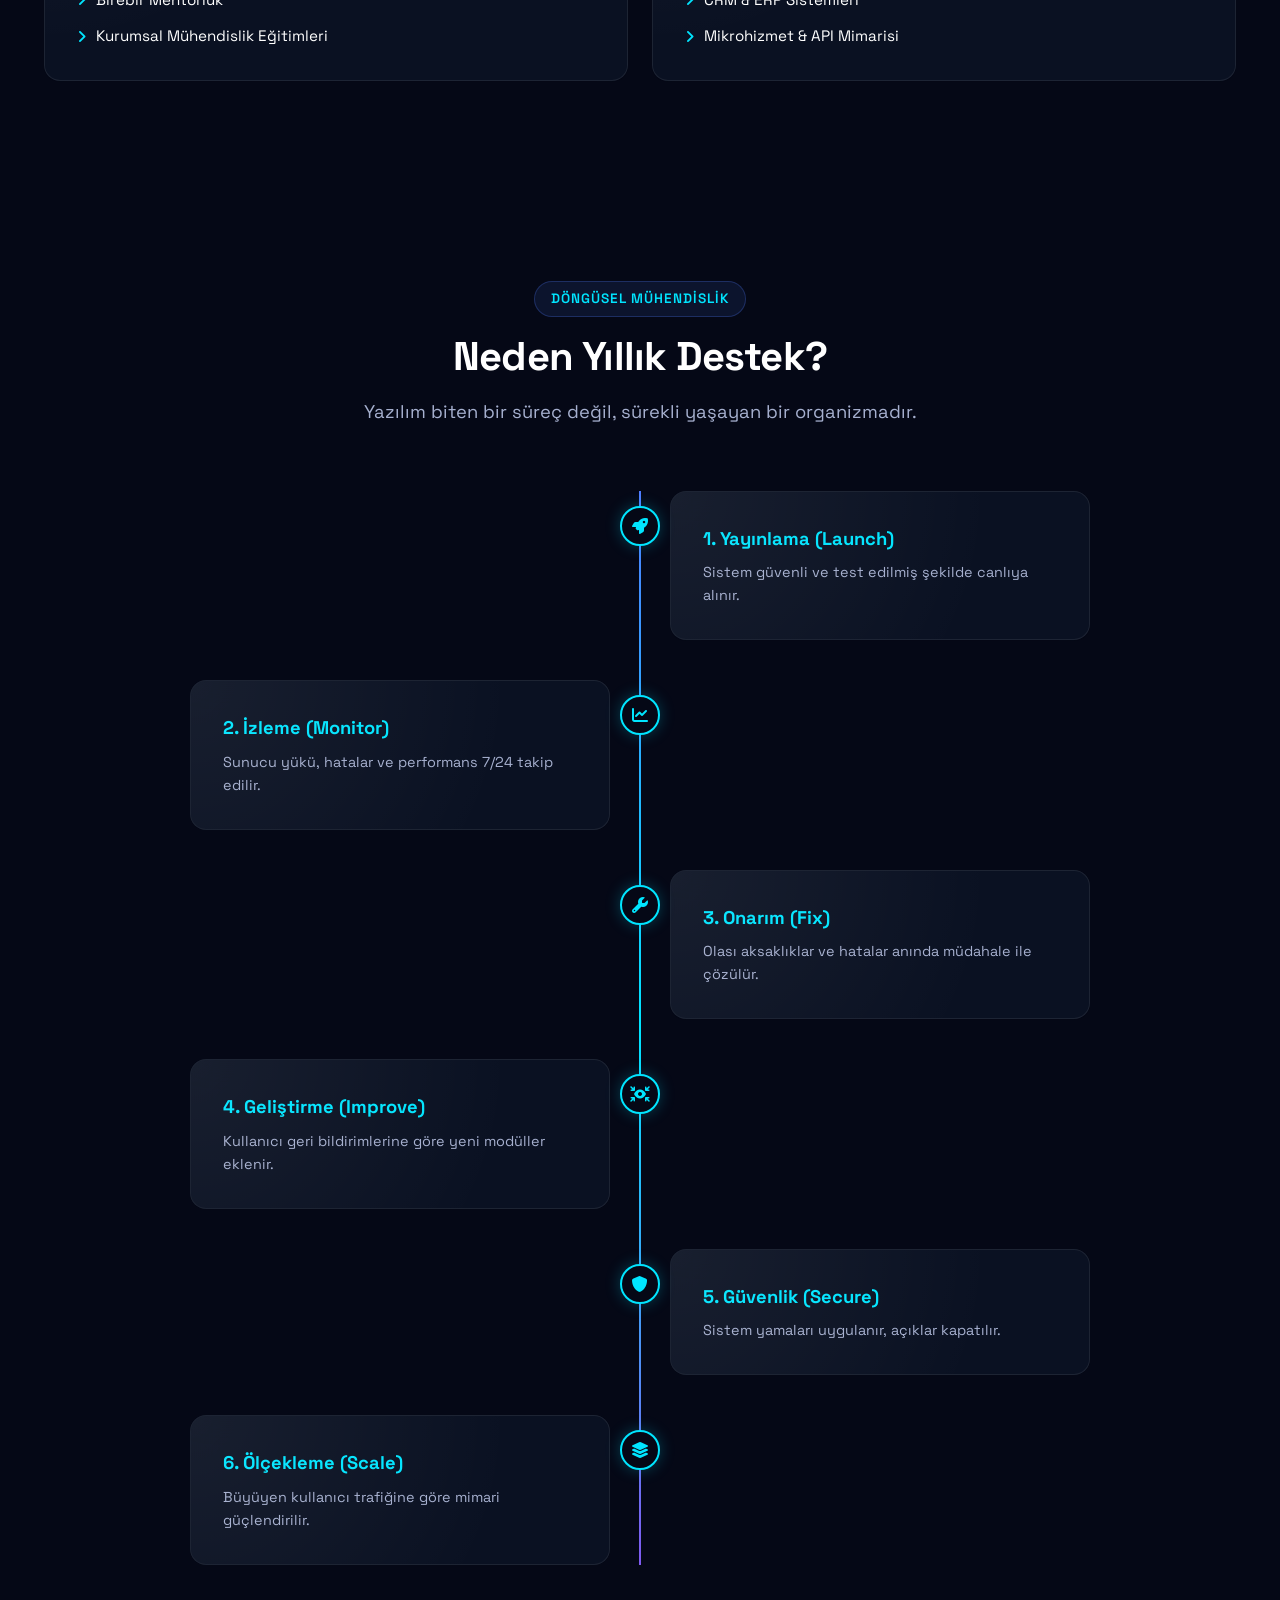
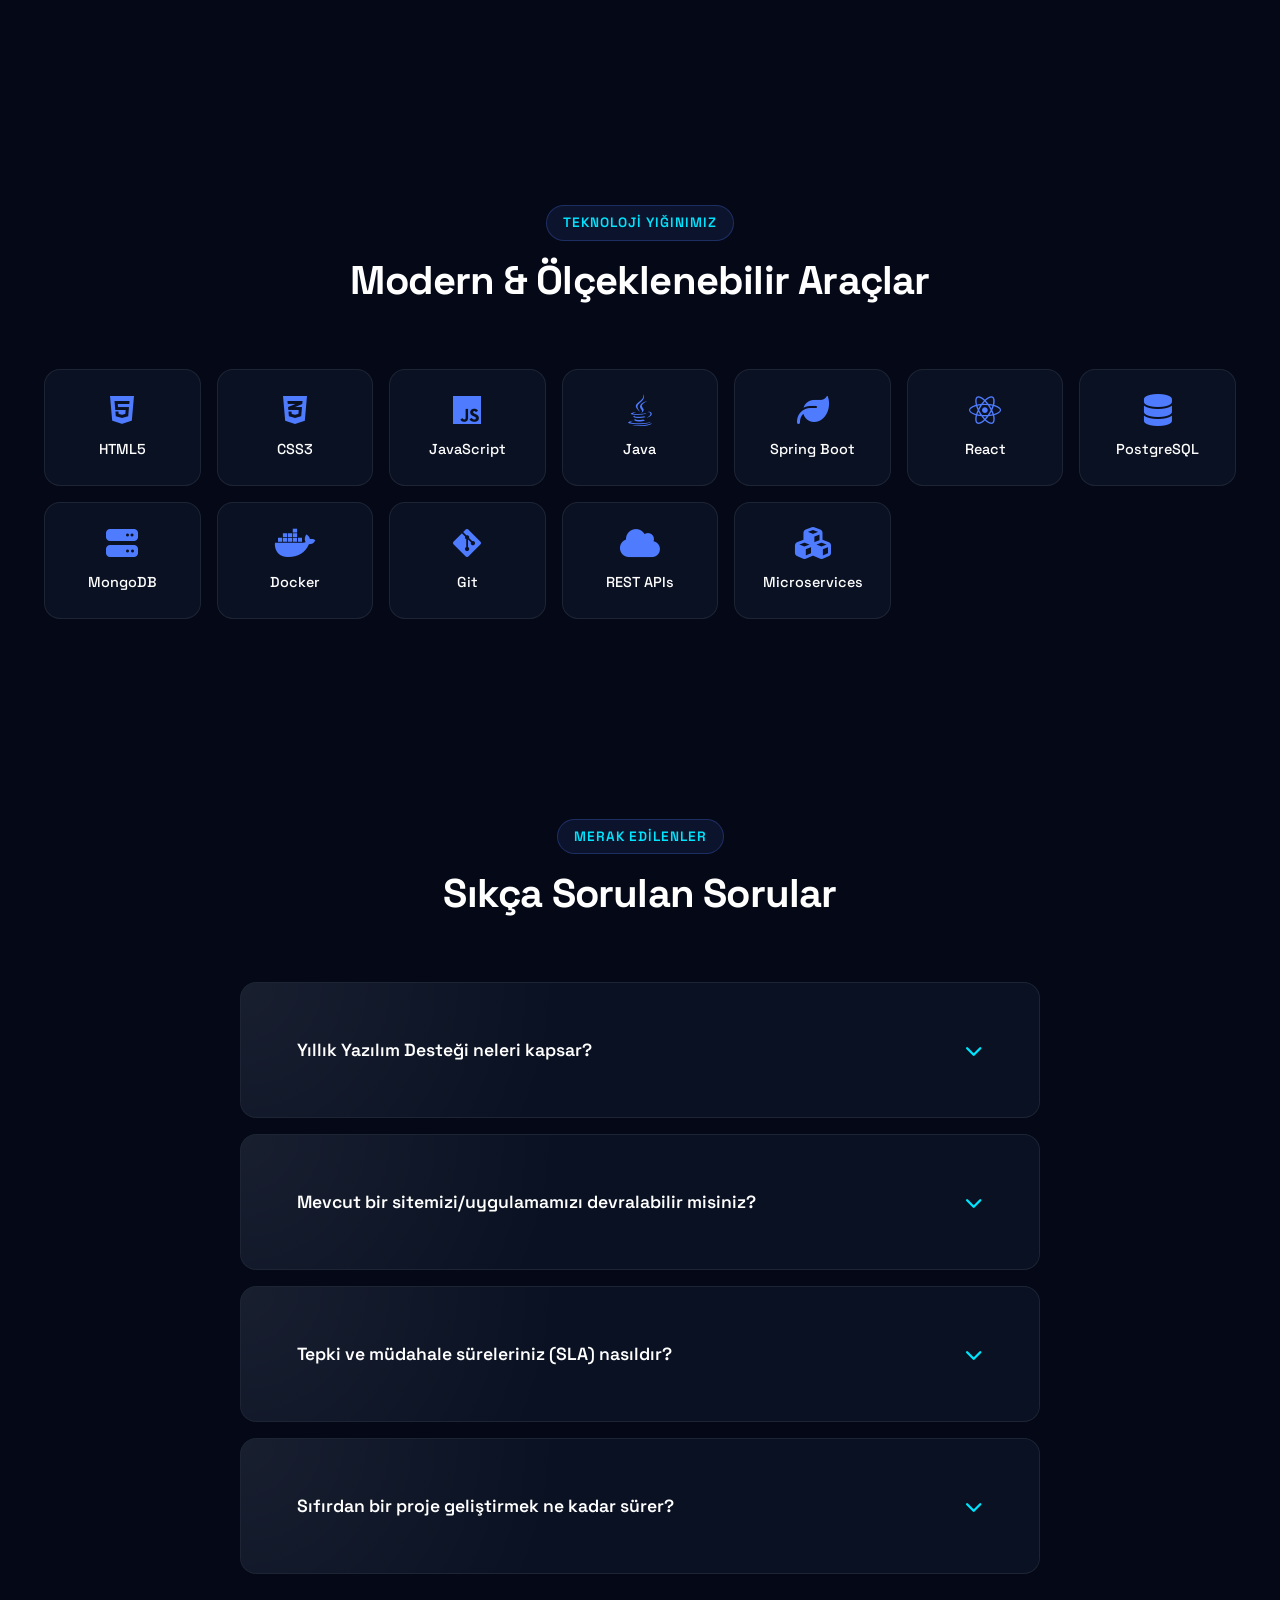
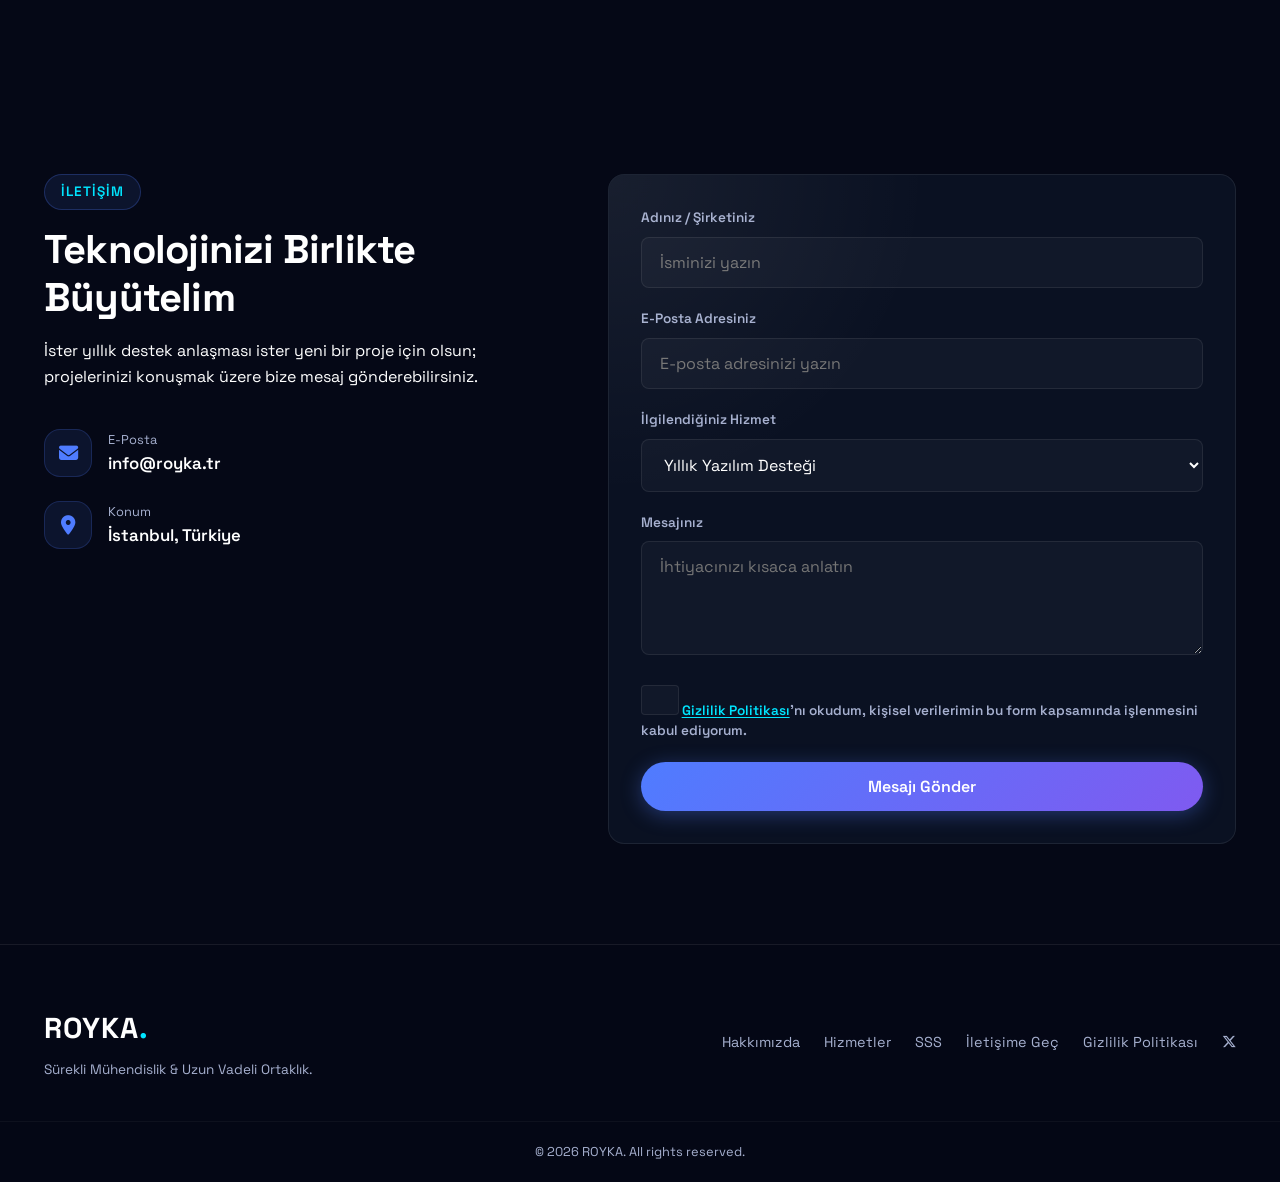
==== commit 57871c3a: "og image" ====
--- a/index.html
+++ b/index.html
@@ -14,6 +14,17 @@
     <meta property="og:title" content="ROYKA — Built Once. Improved Forever.">
     <meta property="og:description" content="Continuous Software Engineering & Long-Term Partnership.">
     <meta property="og:type" content="website">
+    <meta property="og:url" content="https://royka.tr">
+    <meta property="og:image" content="https://royka.tr/og-image.png">
+    <meta property="og:image:width" content="1200">
+    <meta property="og:image:height" content="630">
+    <meta property="og:image:alt" content="ROYKA — Bir Kez İnşa Et. Sonsuza Dek Geliştir.">
+    <meta property="og:locale" content="tr_TR">
+    <meta property="og:locale:alternate" content="en_US">
+    <meta name="twitter:card" content="summary_large_image">
+    <meta name="twitter:title" content="ROYKA — Built Once. Improved Forever.">
+    <meta name="twitter:description" content="Continuous Software Engineering & Long-Term Partnership.">
+    <meta name="twitter:image" content="https://royka.tr/og-image.png">
 
     <!-- Favicon -->
     <link rel="icon" type="image/x-icon" href="favicon.ico">
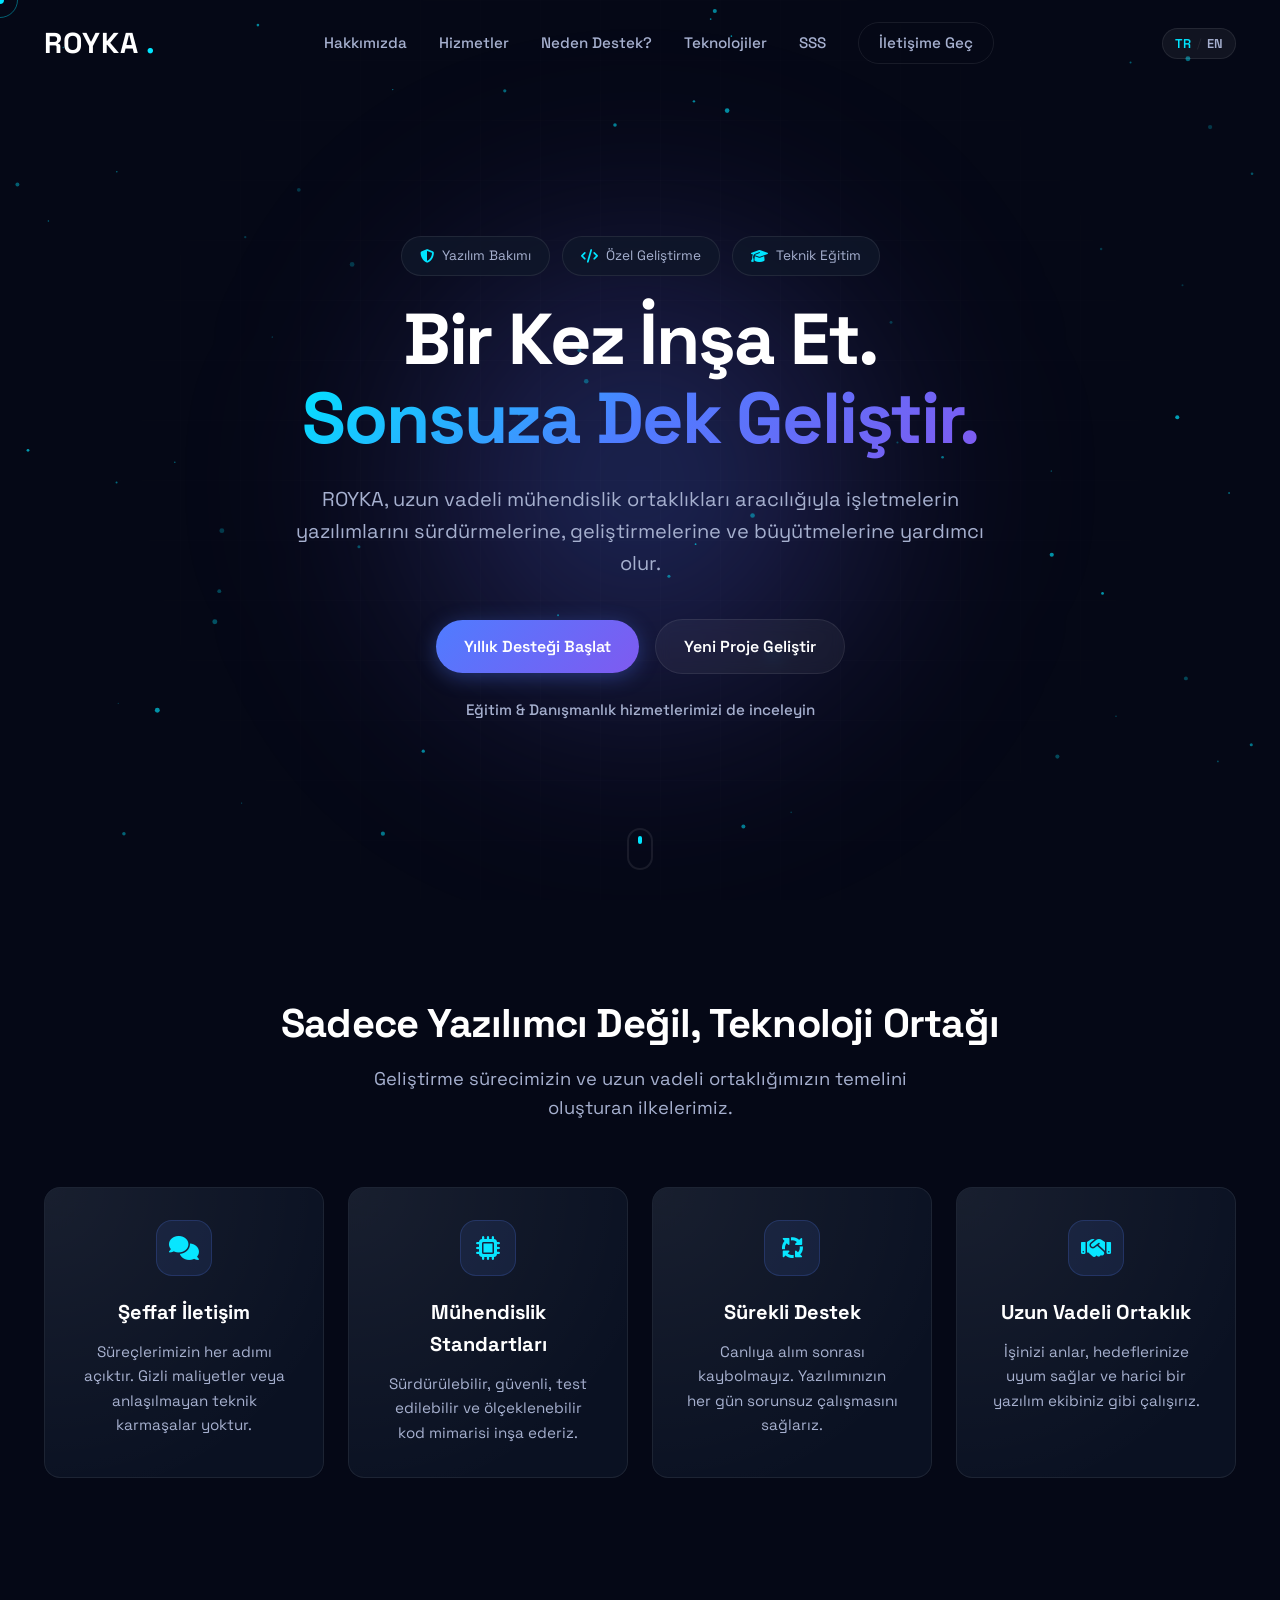
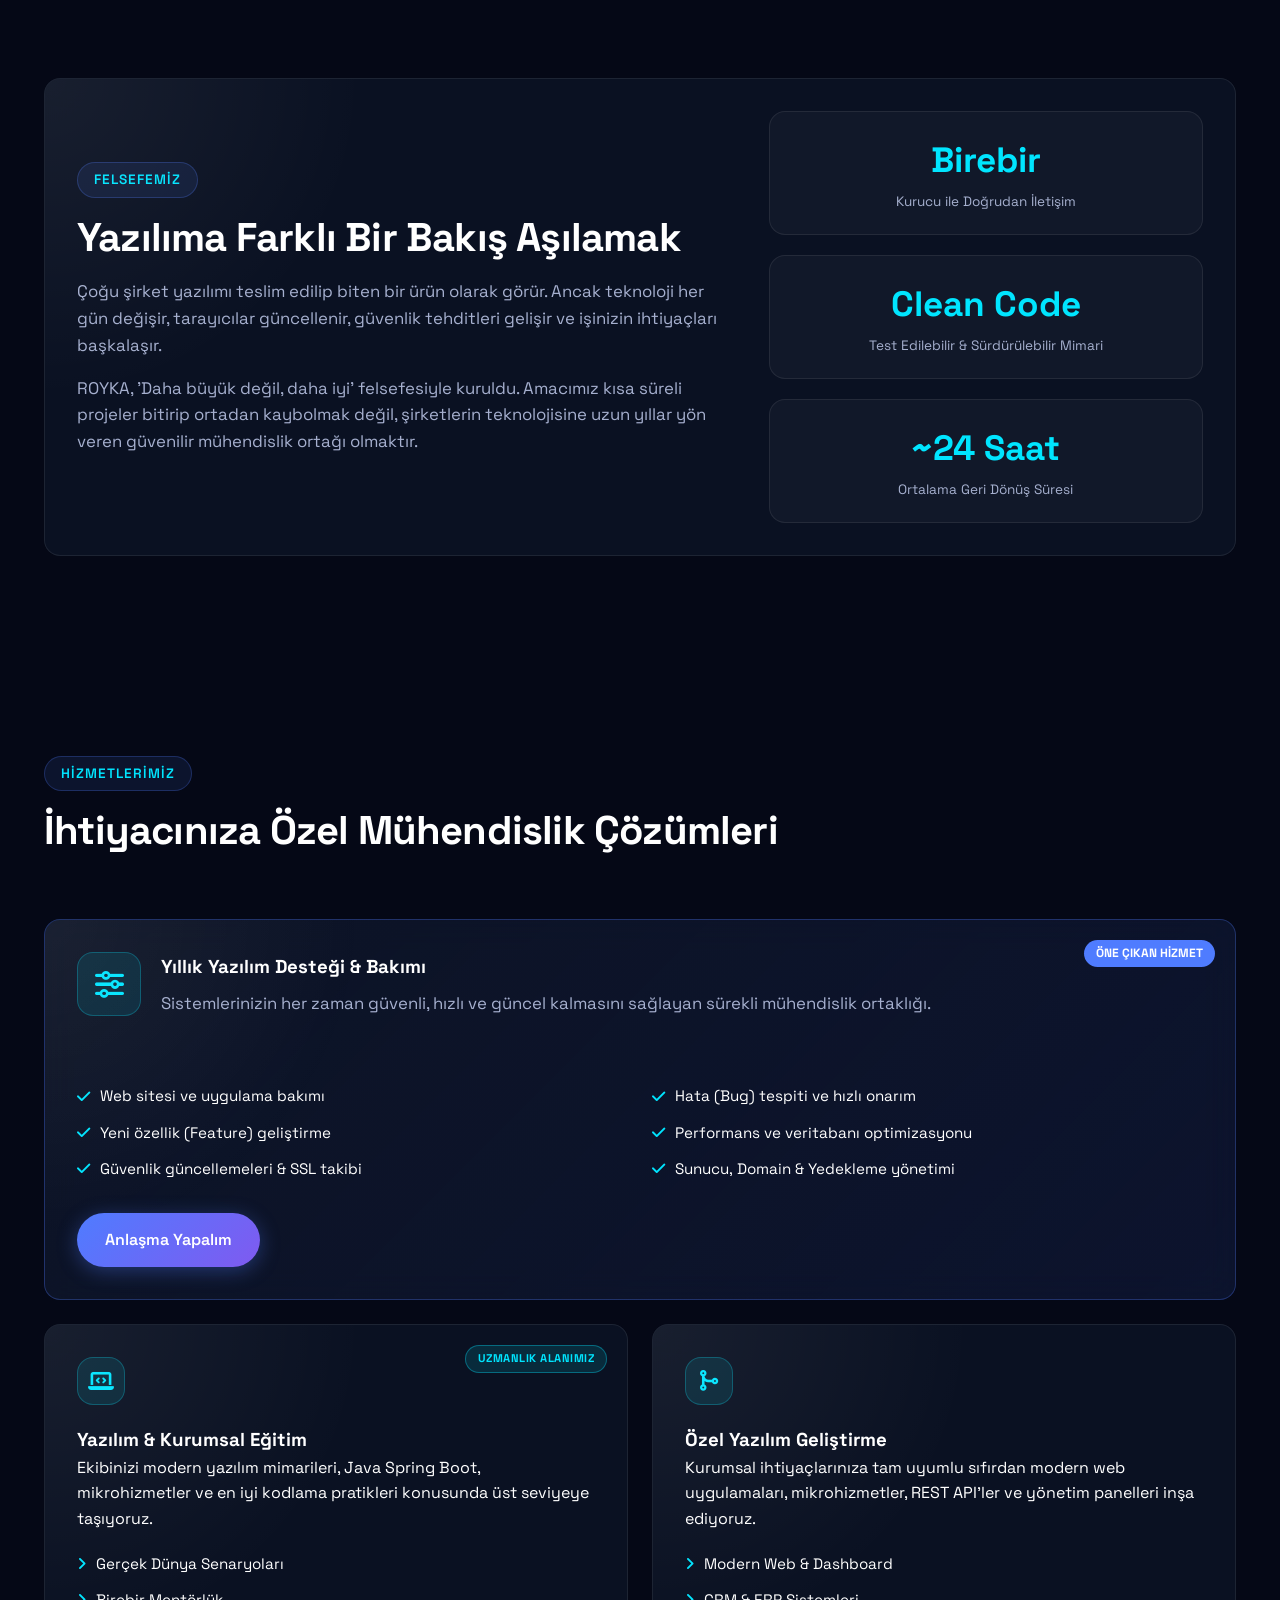
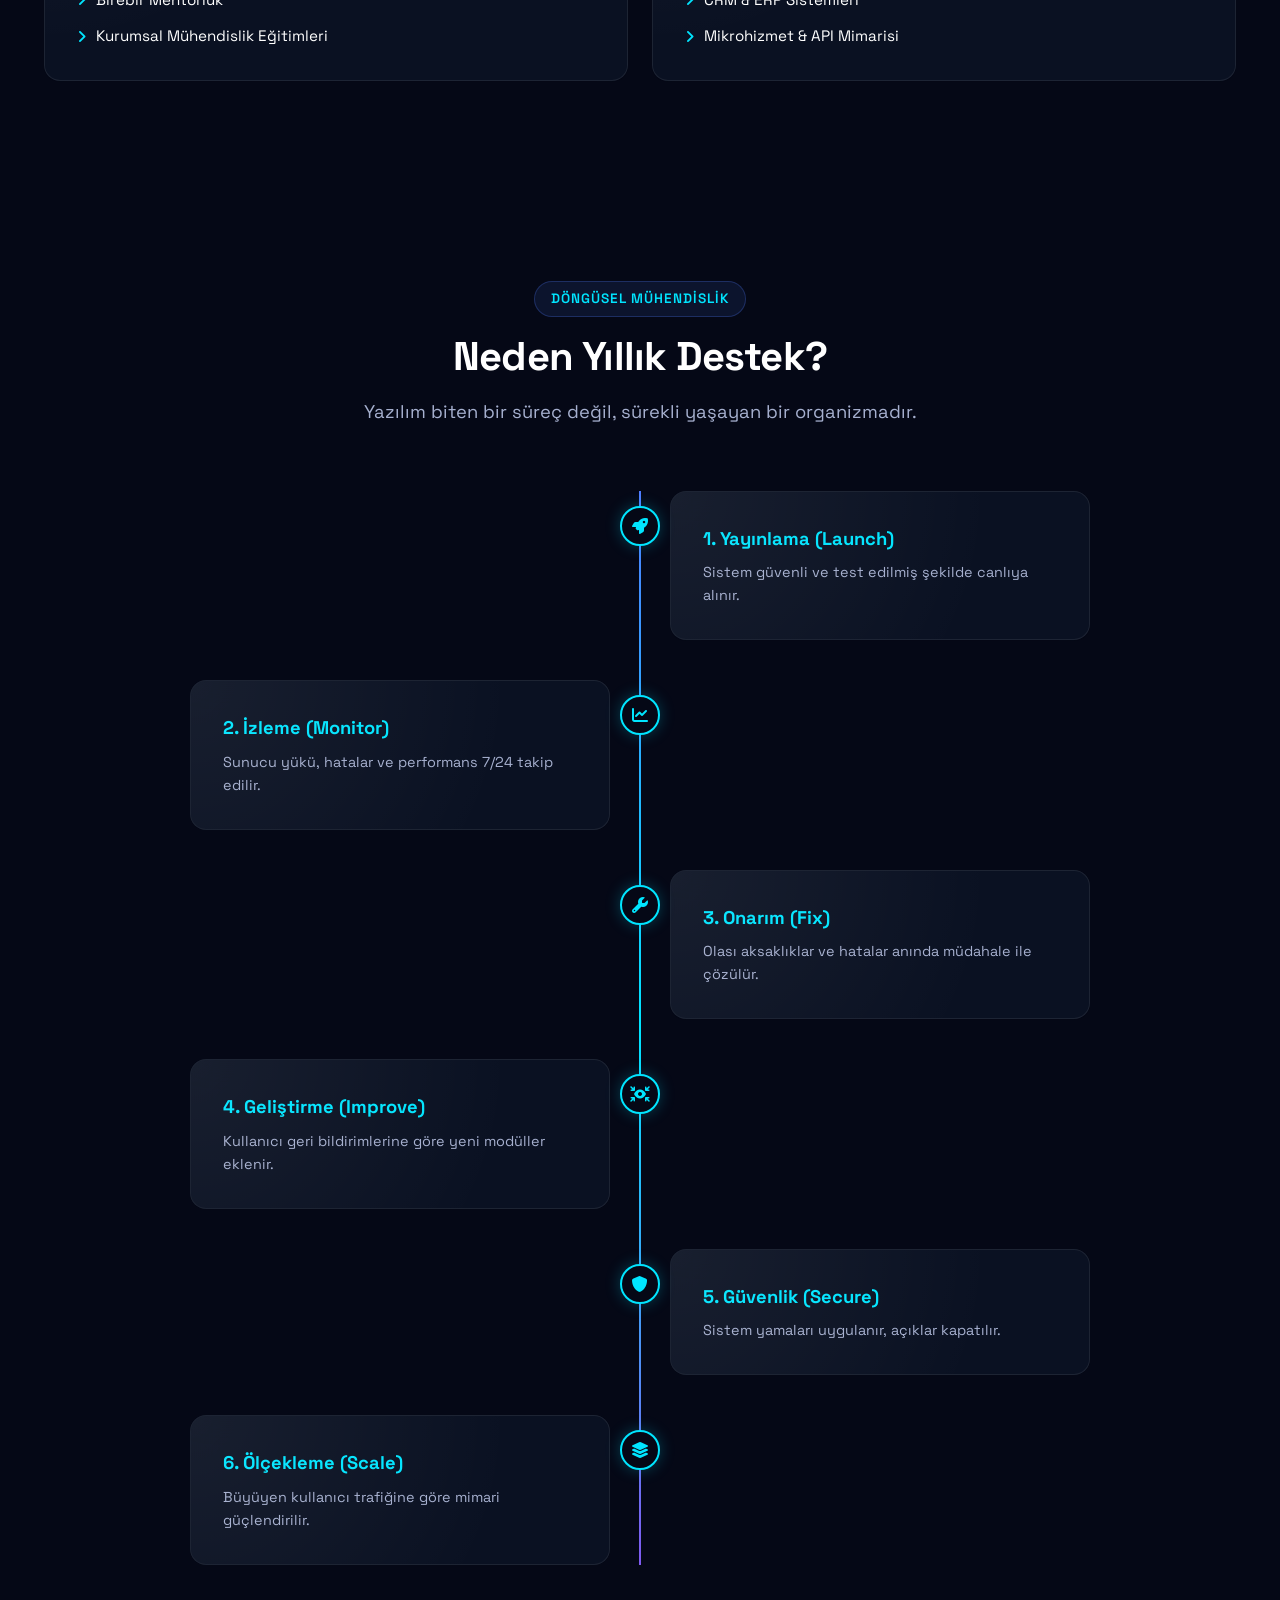
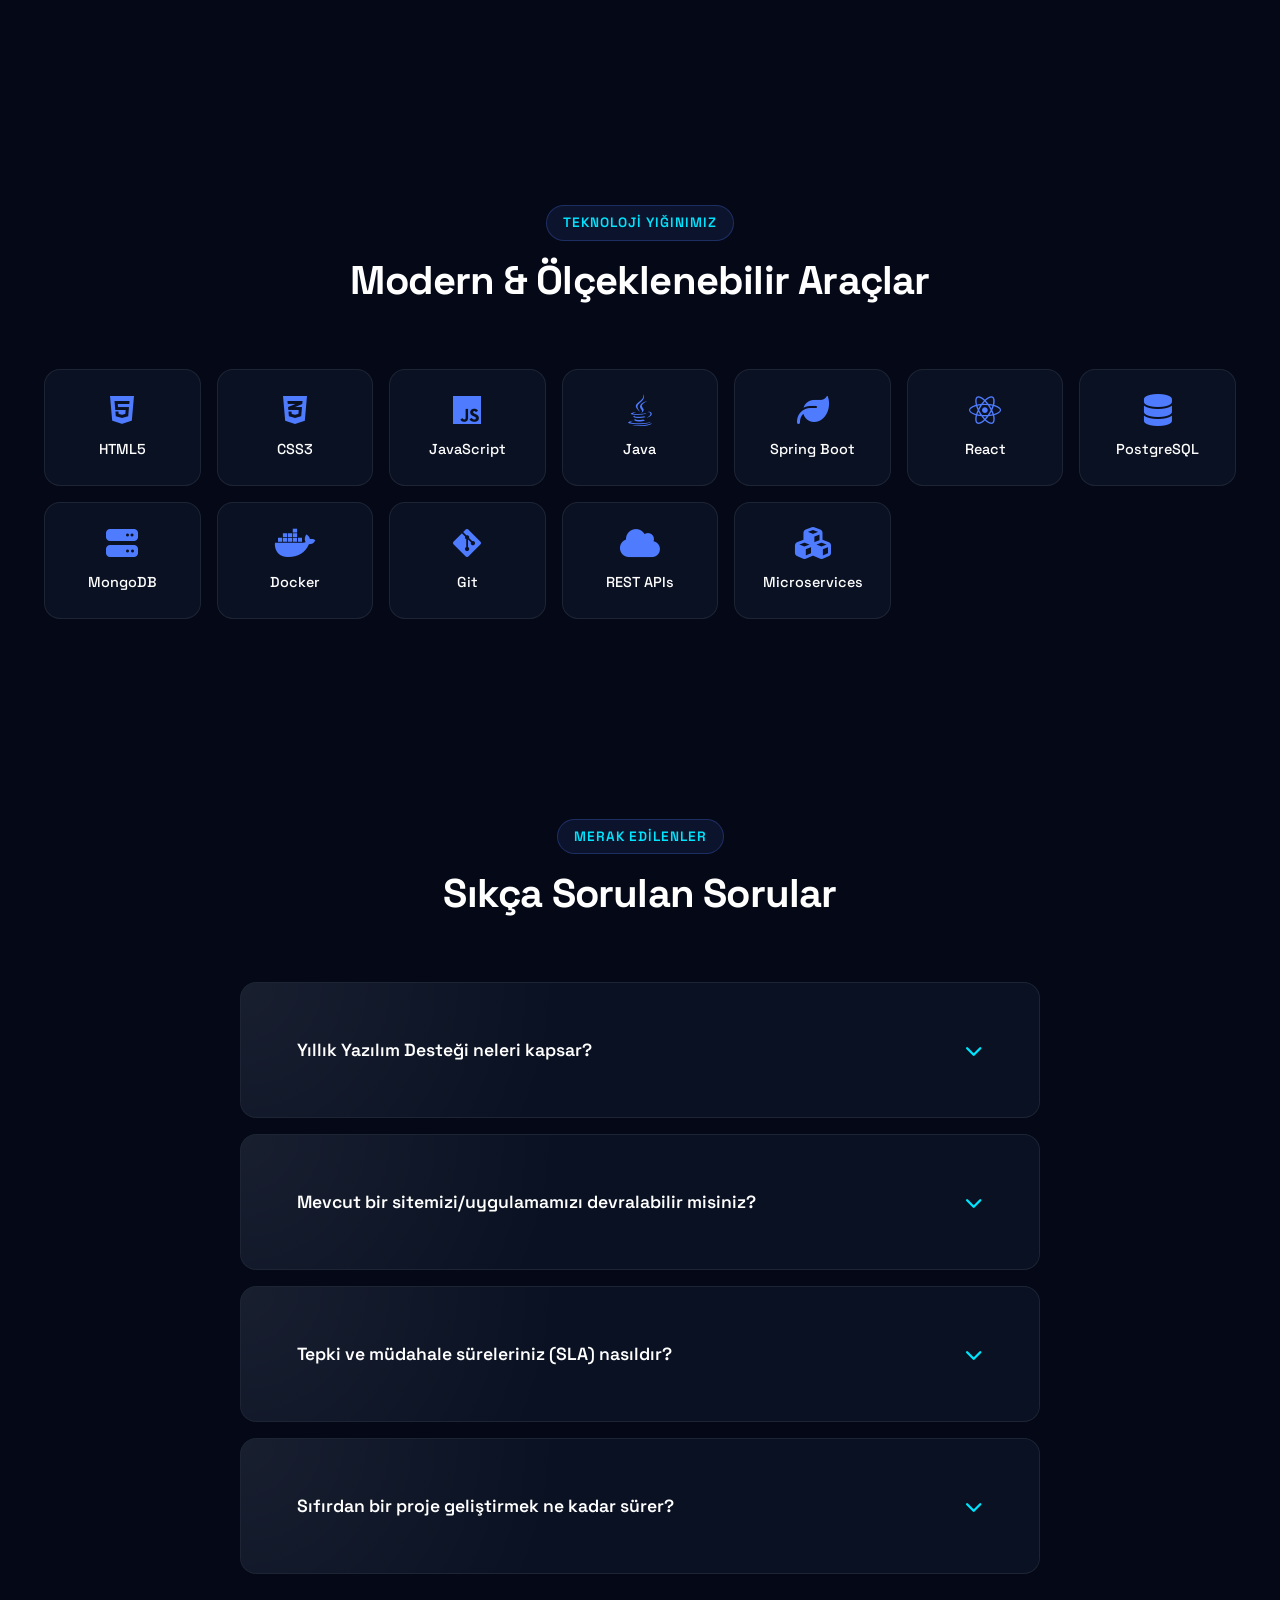
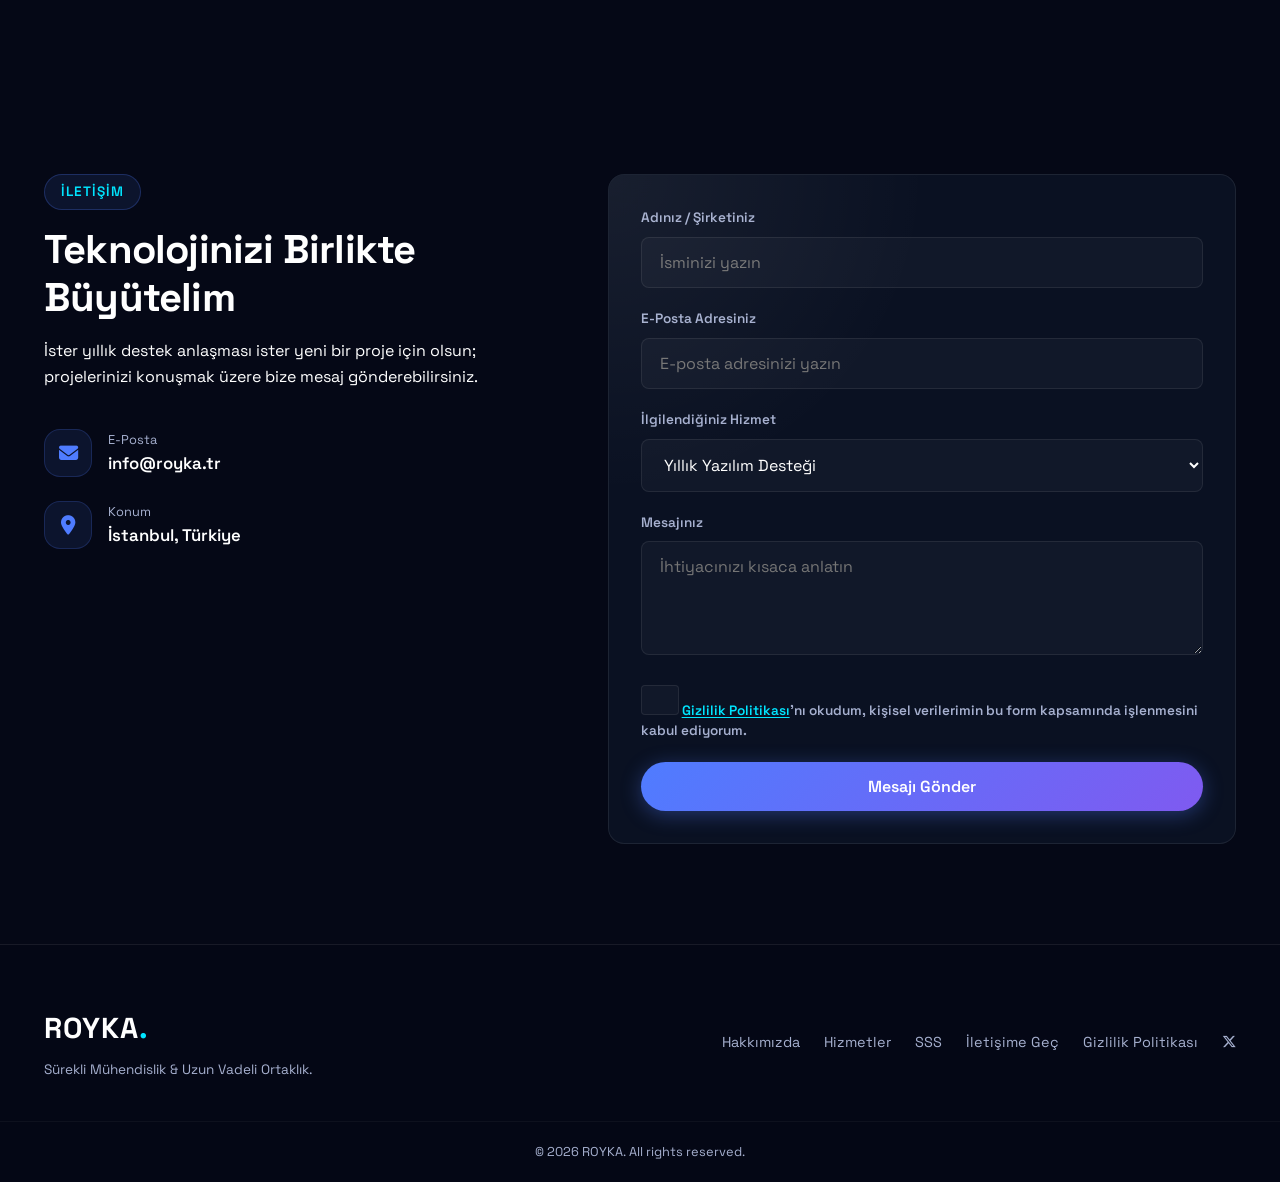
==== commit 40f44f62: "og image changed" ====
--- a/index.html
+++ b/index.html
@@ -15,7 +15,7 @@
     <meta property="og:description" content="Continuous Software Engineering & Long-Term Partnership.">
     <meta property="og:type" content="website">
     <meta property="og:url" content="https://royka.tr">
-    <meta property="og:image" content="https://royka.tr/og-image.png">
+    <meta property="og:image" content="https://royka.tr/og-image.webp">
     <meta property="og:image:width" content="1200">
     <meta property="og:image:height" content="630">
     <meta property="og:image:alt" content="ROYKA — Bir Kez İnşa Et. Sonsuza Dek Geliştir.">
@@ -24,7 +24,7 @@
     <meta name="twitter:card" content="summary_large_image">
     <meta name="twitter:title" content="ROYKA — Built Once. Improved Forever.">
     <meta name="twitter:description" content="Continuous Software Engineering & Long-Term Partnership.">
-    <meta name="twitter:image" content="https://royka.tr/og-image.png">
+    <meta name="twitter:image" content="https://royka.tr/og-image.webp">
 
     <!-- Favicon -->
     <link rel="icon" type="image/x-icon" href="favicon.ico">
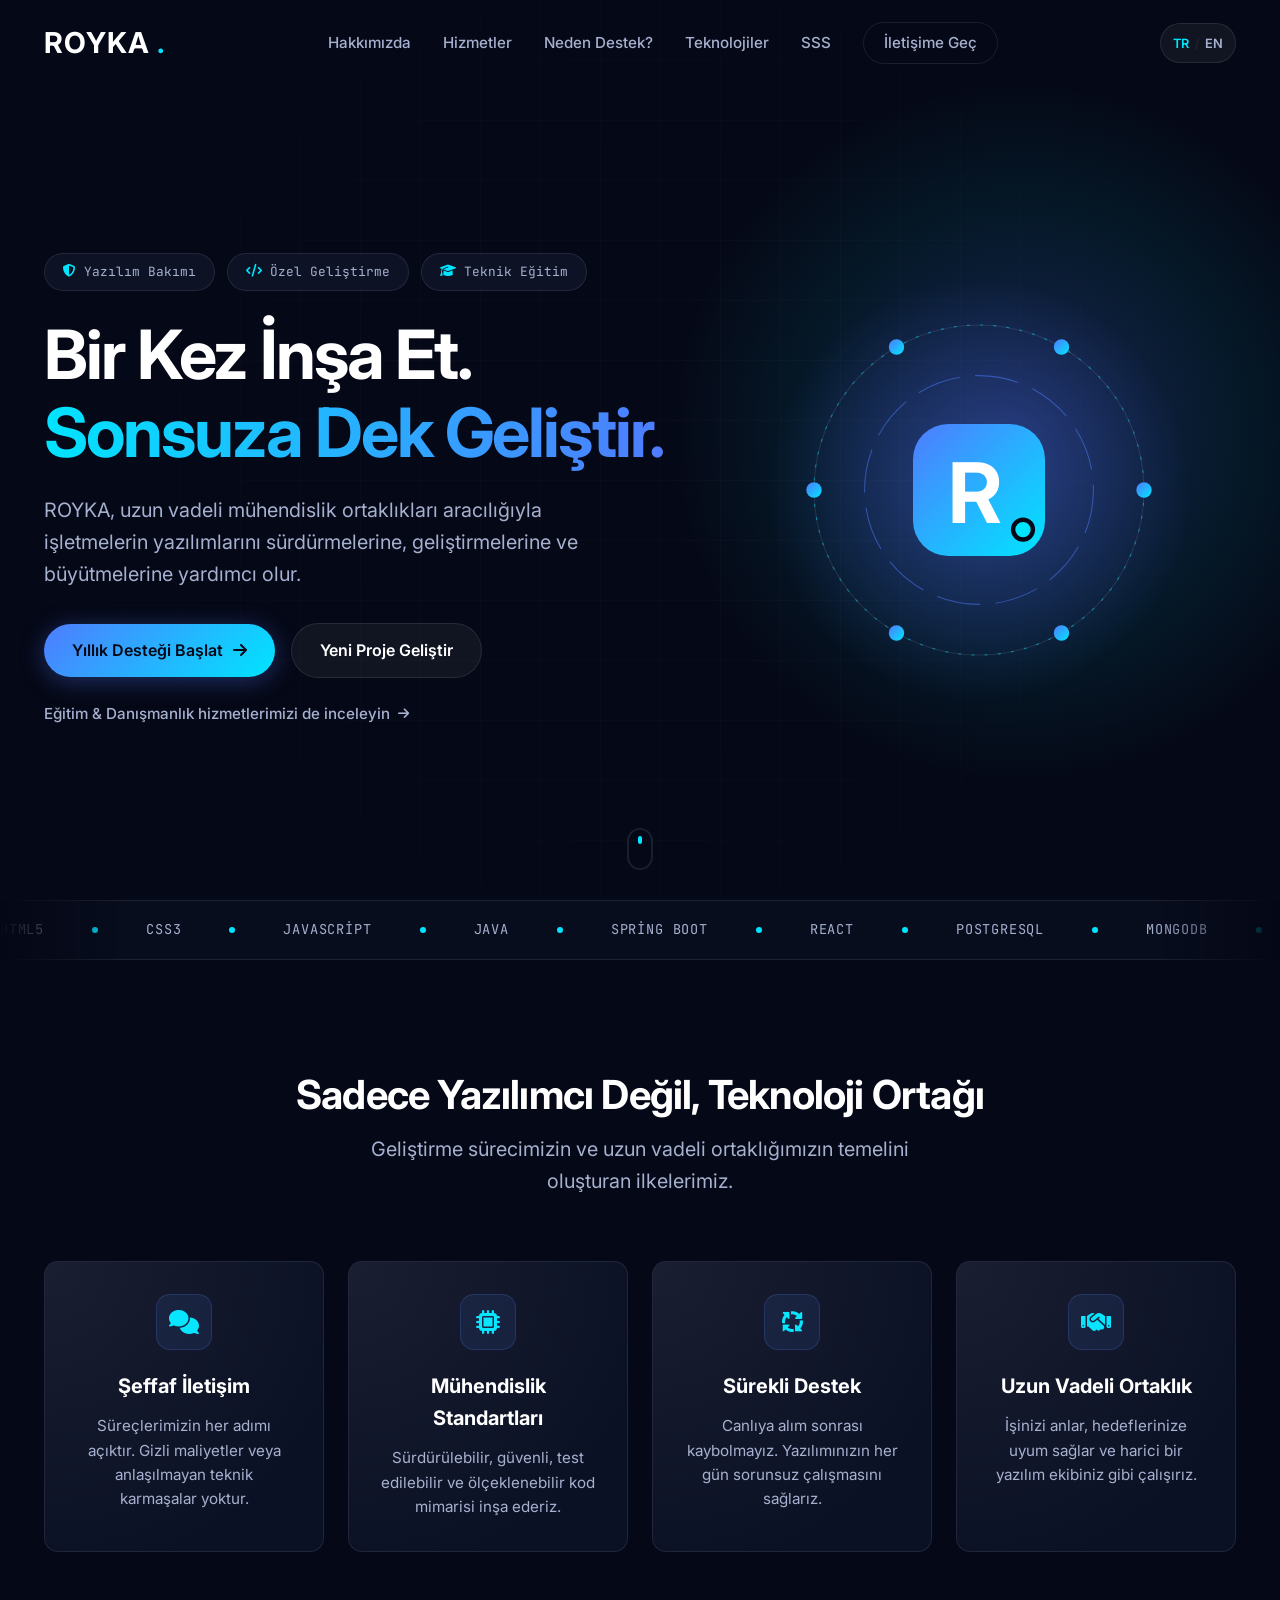
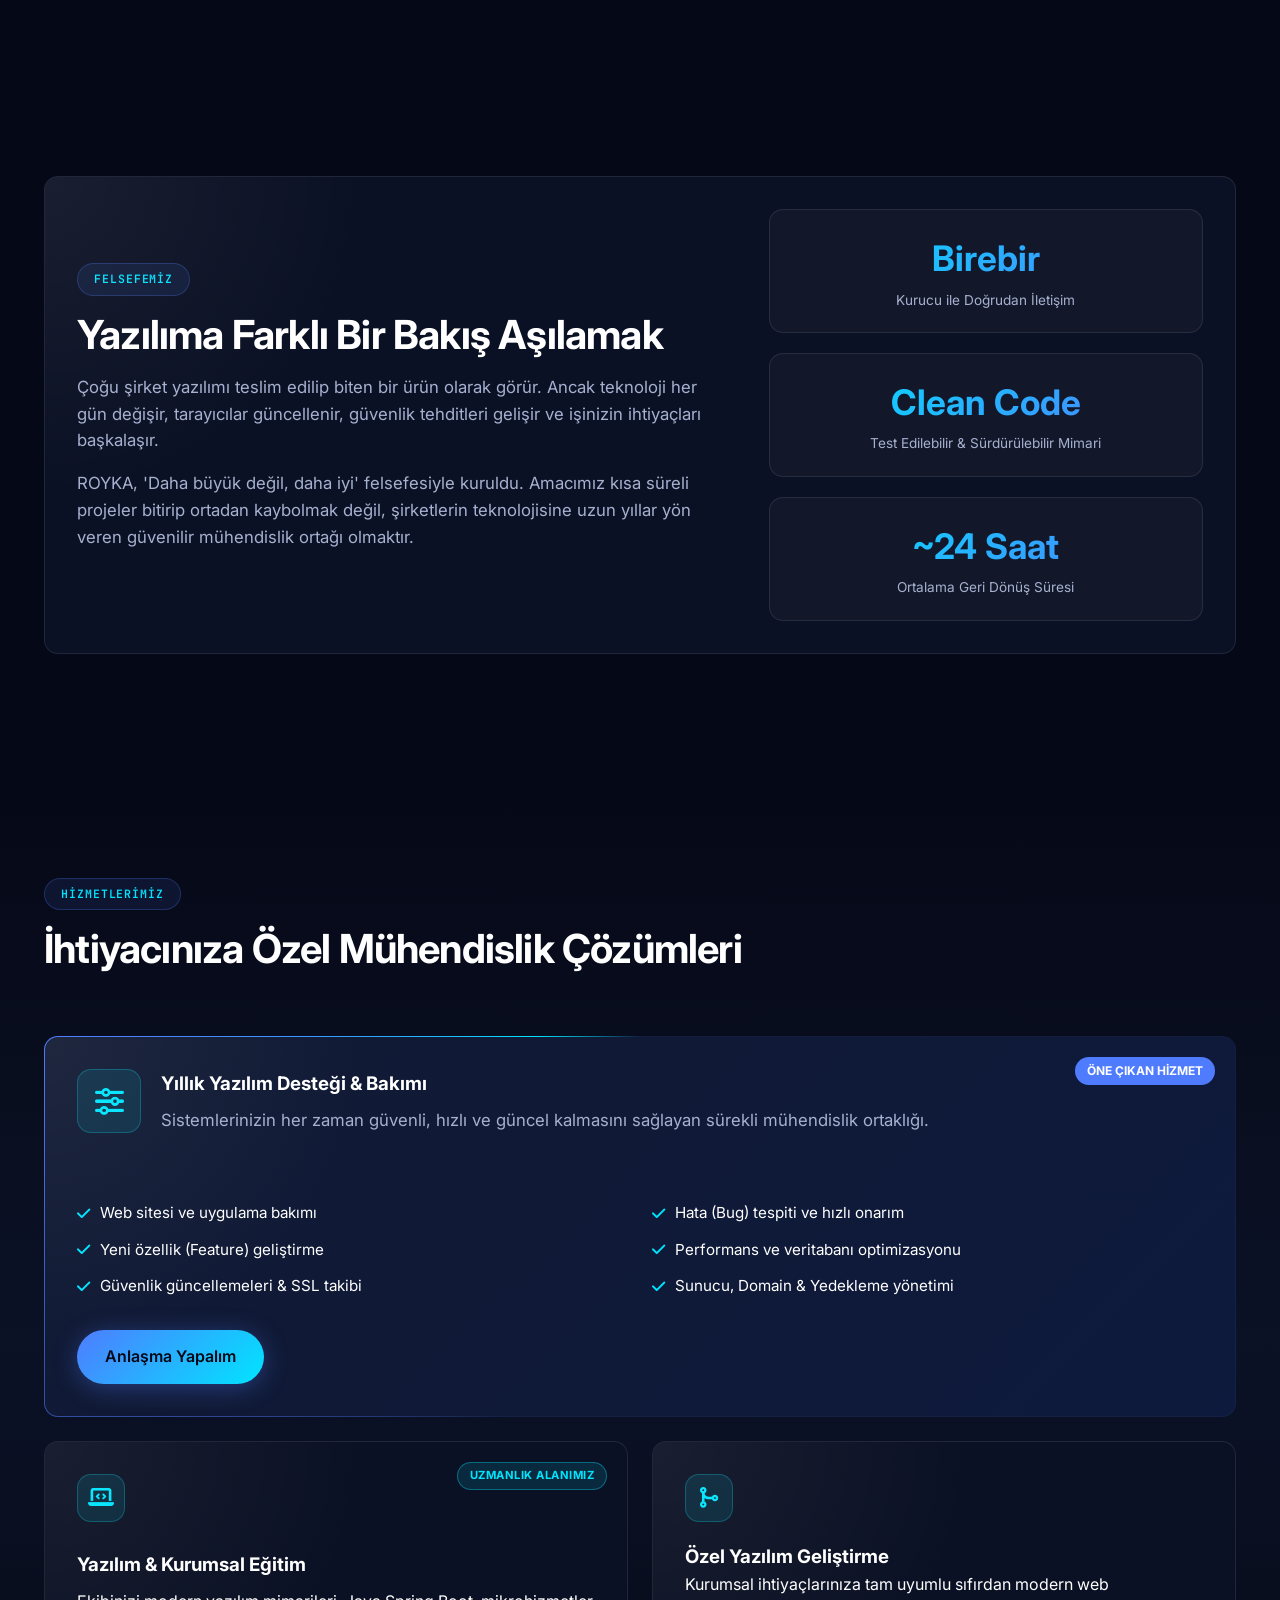
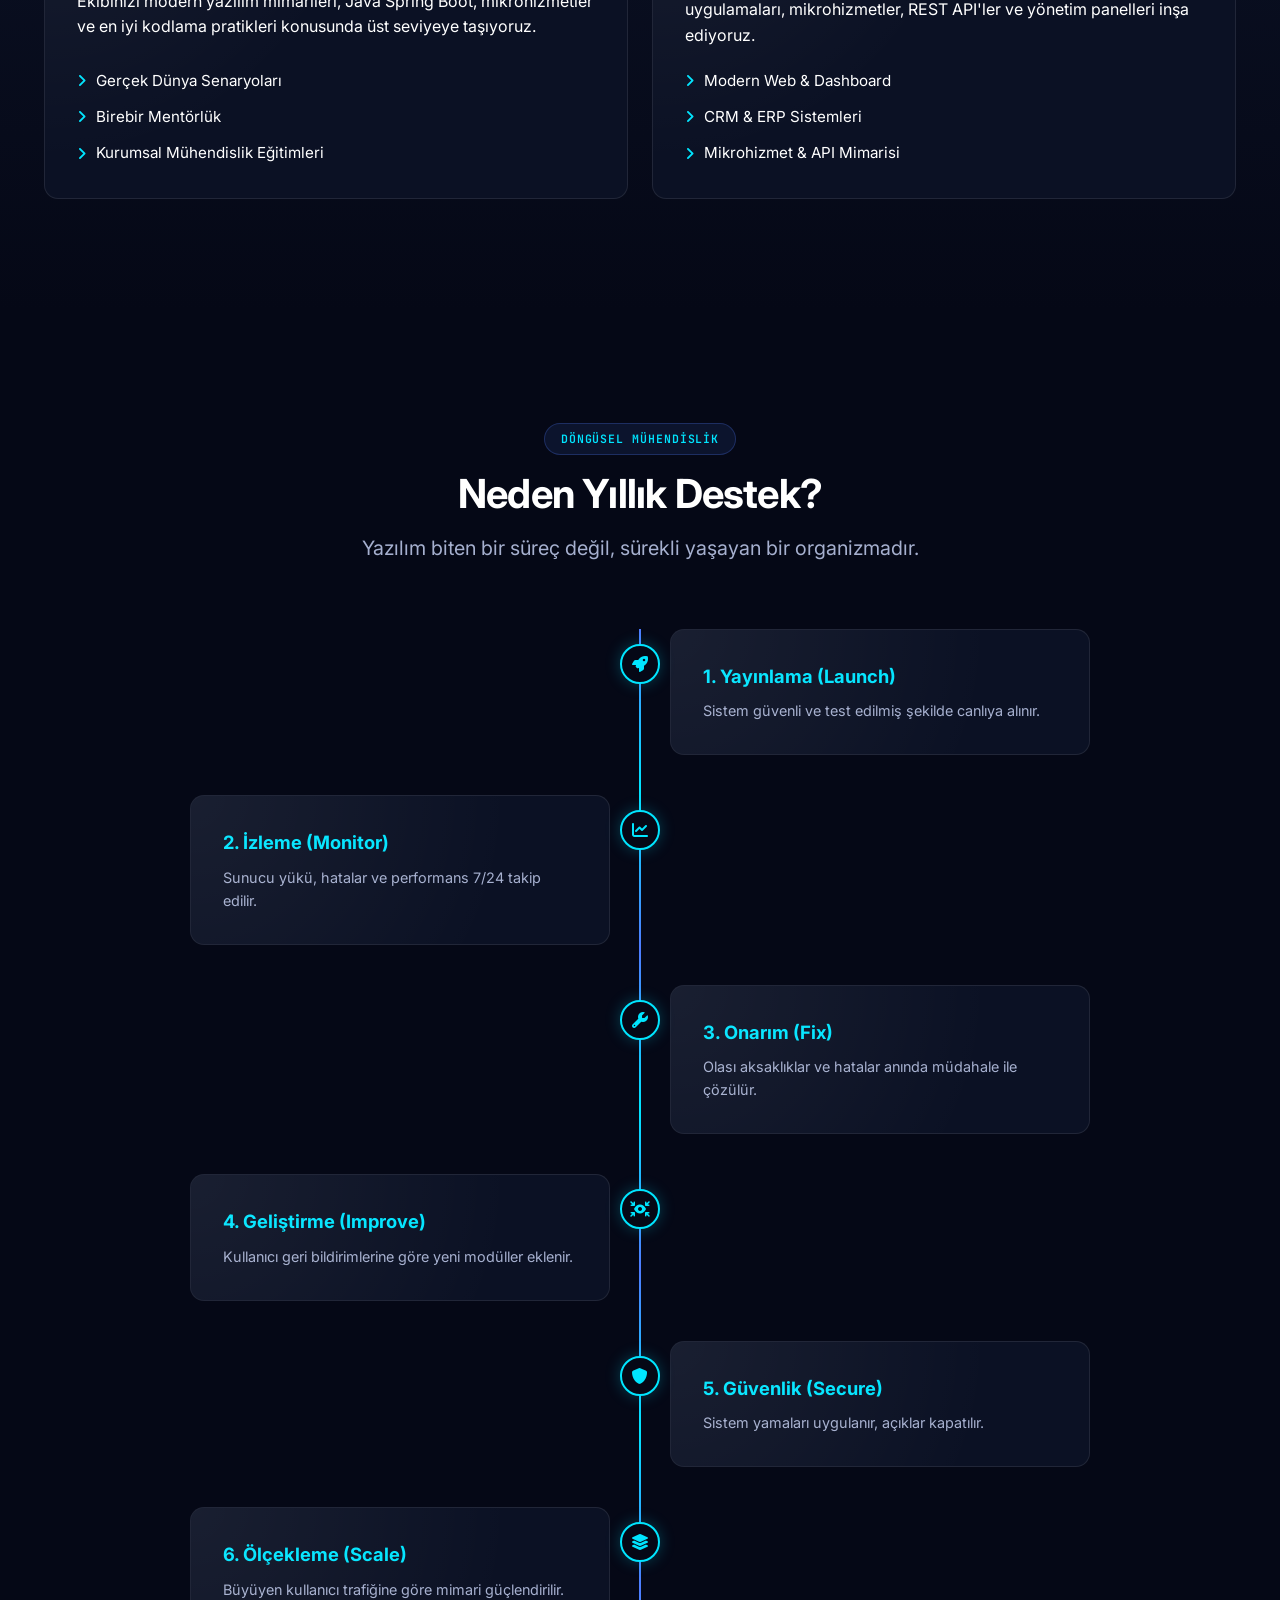
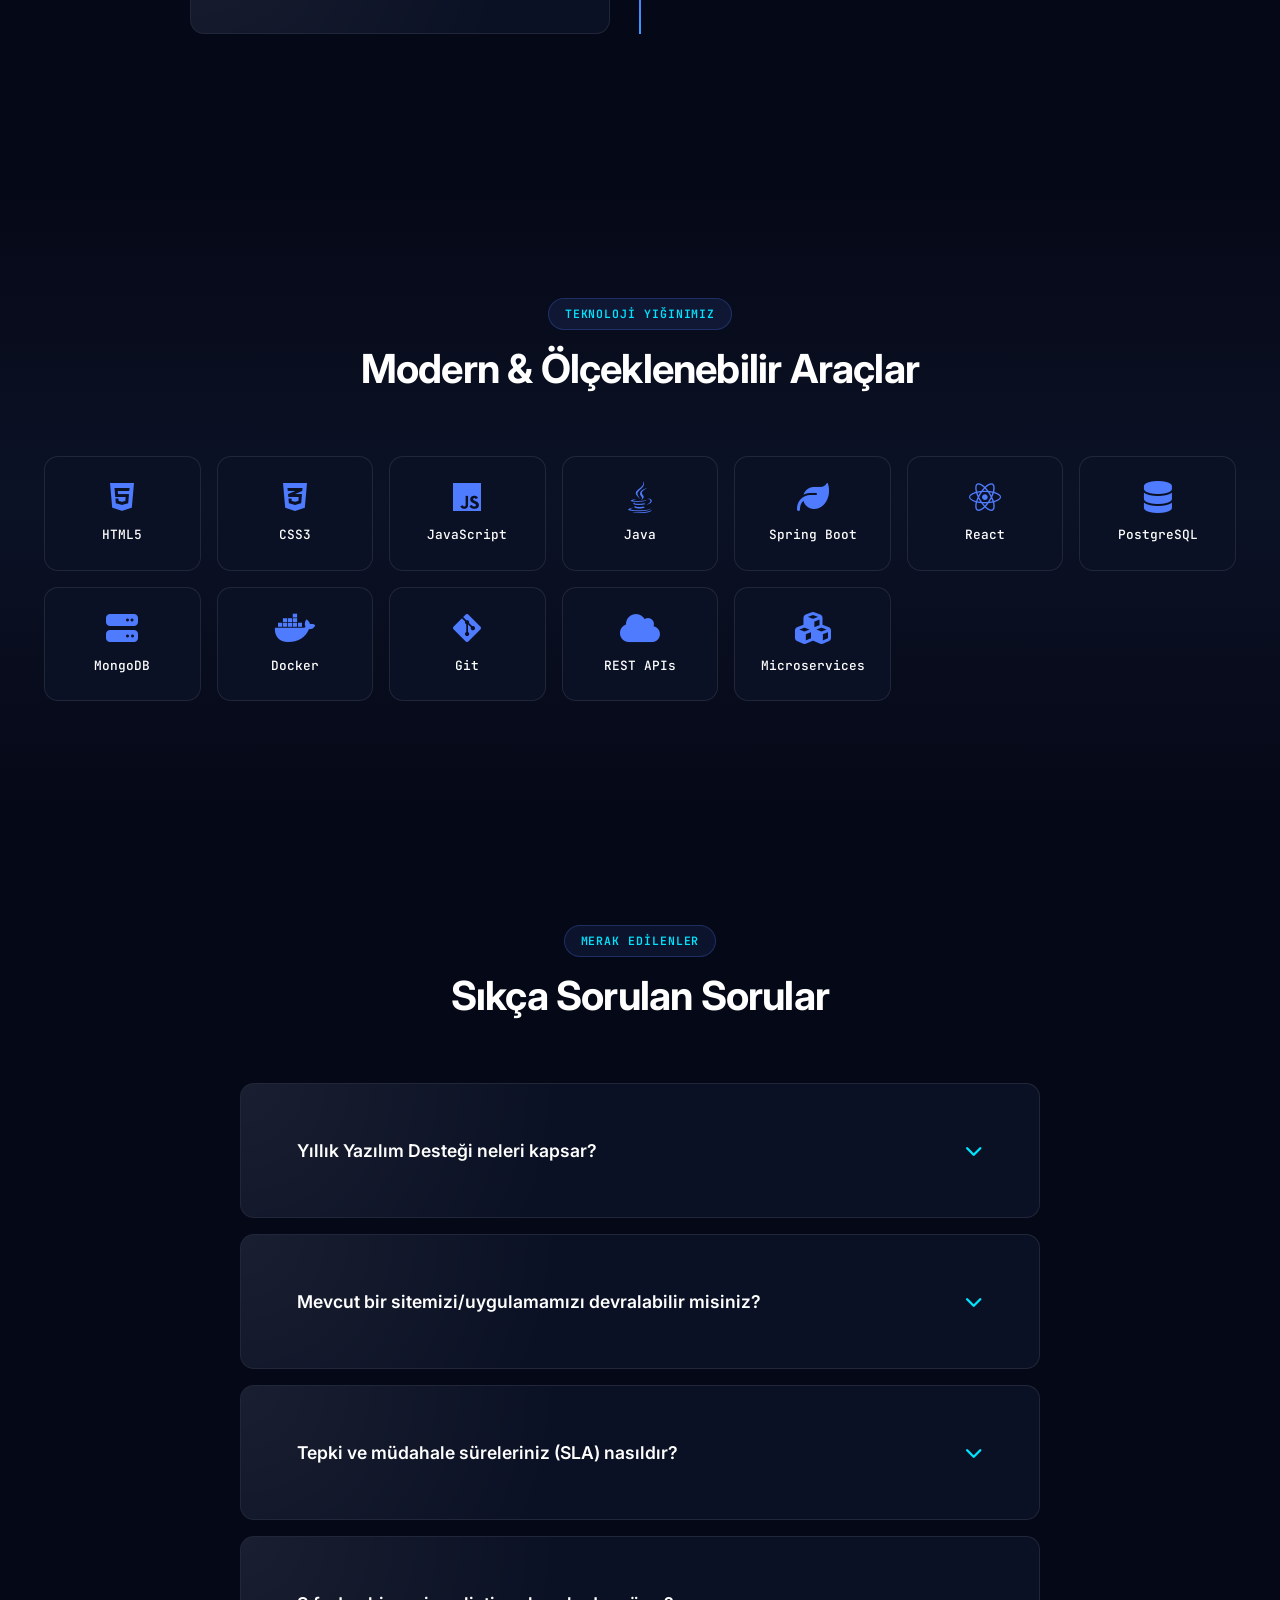
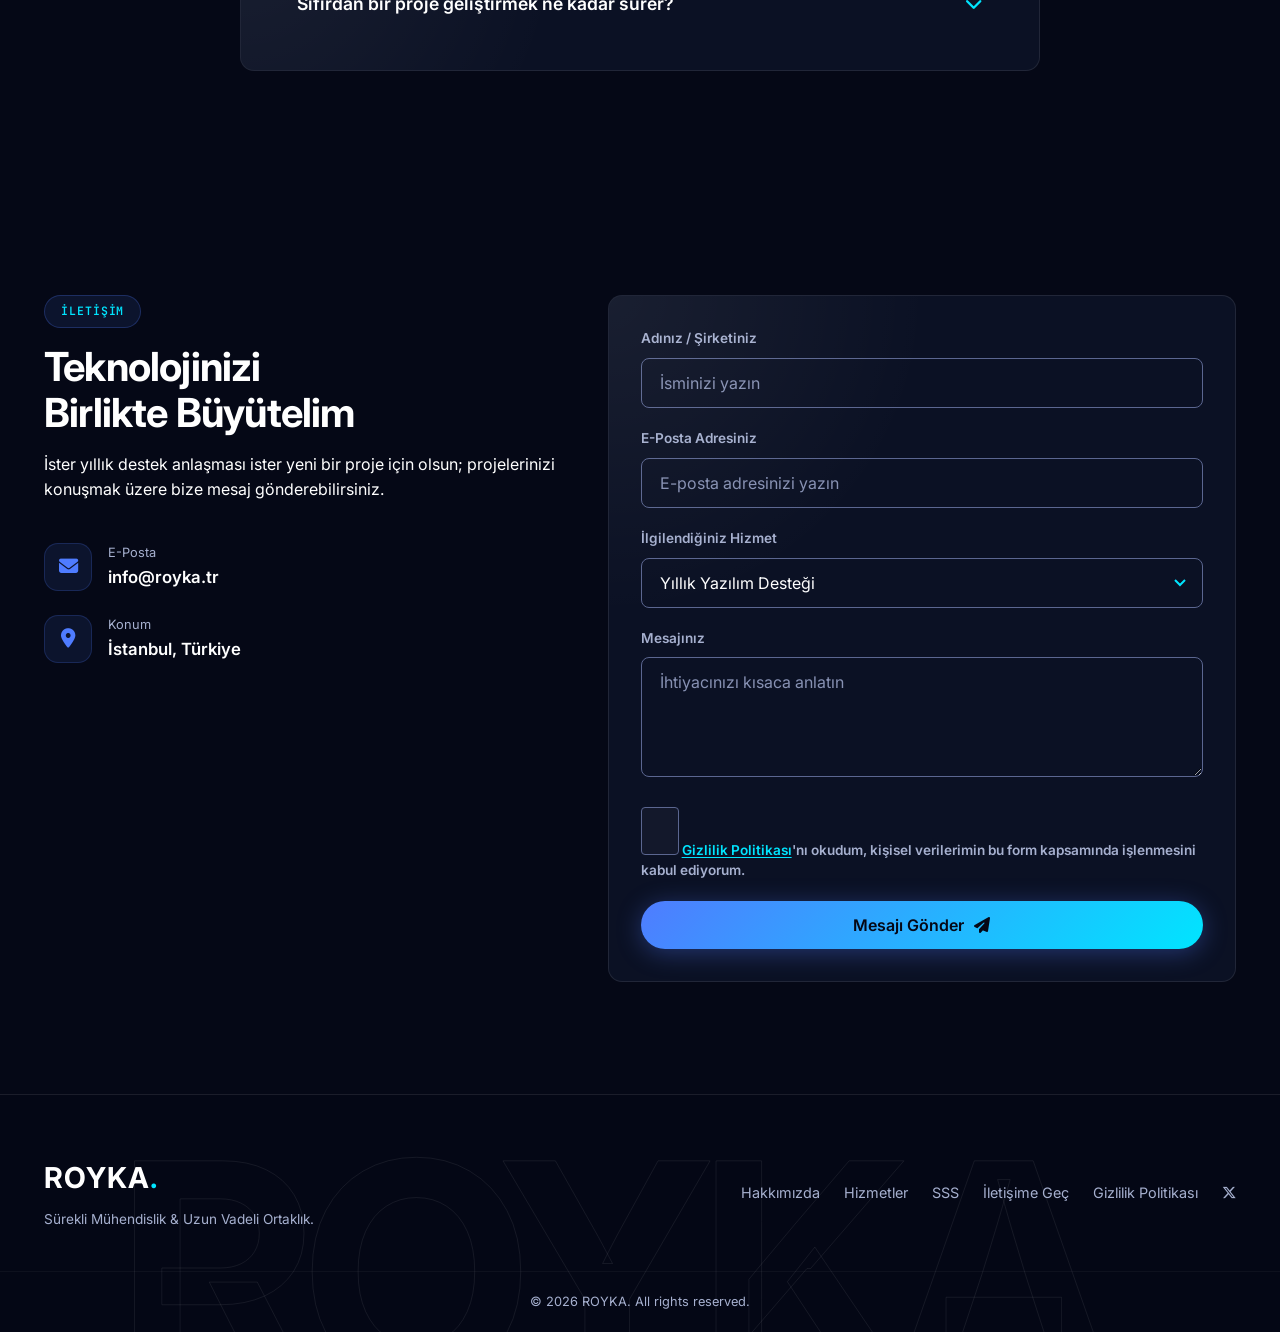
==== commit 1490884d: "feat: v2 visual refresh — animated hero, new type system, a11y and mobile fixes" ====
--- a/index.html
+++ b/index.html
@@ -40,7 +40,7 @@
     <!-- Google Fonts -->
     <link rel="preconnect" href="https://fonts.googleapis.com">
     <link rel="preconnect" href="https://fonts.gstatic.com" crossorigin>
-    <link href="https://fonts.googleapis.com/css2?family=Space+Grotesk:wght@300;400;500;600;700&display=swap" rel="stylesheet">
+    <link href="https://fonts.googleapis.com/css2?family=Inter:wght@400;500;600;700&family=JetBrains+Mono:wght@500;600&display=swap" rel="stylesheet">
 
     <!-- Font Awesome Icons -->
     <link rel="stylesheet" href="https://cdnjs.cloudflare.com/ajax/libs/font-awesome/6.5.1/css/all.min.css">
@@ -50,9 +50,8 @@
 </head>
 <body>
 
-    <!-- Custom Cursor & Effects -->
-    <div class="custom-cursor" id="cursor"></div>
-    <div class="custom-cursor-follower" id="cursor-follower"></div>
+    <!-- Skip link & progress -->
+    <a class="skip-link" href="#main" data-i18n="a11y.skip">Ana içeriğe geç</a>
     <div class="scroll-progress" id="scroll-progress"></div>
 
     <!-- Navigation Bar -->
@@ -81,23 +80,23 @@
                 </button>
 
                 <!-- Mobile Menu Button -->
-                <button class="mobile-toggle" id="mobile-toggle" aria-label="Toggle Navigation">
-                    <i class="fa-solid fa-bars"></i>
+                <button class="mobile-toggle" id="mobile-toggle" aria-label="Menu" aria-expanded="false" aria-controls="nav-menu">
+                    <i class="fa-solid fa-bars" aria-hidden="true"></i>
                 </button>
             </div>
         </div>
     </header>
 
     <!-- Main Content -->
-    <main>
+    <main id="main">
 
         <!-- Hero Section -->
         <section class="hero-section" id="hero">
-            <canvas id="hero-canvas"></canvas>
-            <div class="hero-aurora"></div>
+            <div class="hero-glow" aria-hidden="true"></div>
             <div class="hero-grid"></div>
 
             <div class="container hero-container">
+                <div class="hero-copy">
                 <div class="hero-badges">
                     <span class="hero-badge"><i class="fa-solid fa-shield-halved"></i> <span data-i18n="hero.badge1">Yazılım Bakımı</span></span>
                     <span class="hero-badge"><i class="fa-solid fa-code"></i> <span data-i18n="hero.badge2">Özel Geliştirme</span></span>
@@ -114,17 +113,41 @@
                 </p>
 
                 <div class="hero-cta-group">
-                    <a href="#contact" class="btn btn-primary magnetic-btn" data-i18n="hero.cta_primary">
-                        Yıllık Desteği Başlat <i class="fa-solid fa-arrow-right"></i>
-                    </a>
-                    <a href="#services" class="btn btn-secondary magnetic-btn" data-i18n="hero.cta_secondary">
+                    <a href="#contact" class="btn btn-primary"><span data-i18n="hero.cta_primary">Yıllık Desteği Başlat</span> <i class="fa-solid fa-arrow-right" aria-hidden="true"></i></a>
+                    <a href="#services" class="btn btn-secondary" data-i18n="hero.cta_secondary">
                         Yeni Proje Geliştir
                     </a>
                 </div>
 
-                <a href="#services" class="hero-tertiary-link" data-i18n="hero.cta_tertiary">
-                    Eğitim & Danışmanlık hizmetlerimizi de inceleyin <i class="fa-solid fa-arrow-right"></i>
-                </a>
+                <a href="#services" class="hero-tertiary-link"><span data-i18n="hero.cta_tertiary">Eğitim & Danışmanlık hizmetlerimizi de inceleyin</span> <i class="fa-solid fa-arrow-right" aria-hidden="true"></i></a>
+                </div>
+                <div class="hero-visual" aria-hidden="true">
+                    <svg viewBox="0 0 400 400" xmlns="http://www.w3.org/2000/svg" focusable="false">
+                        <defs>
+                            <linearGradient id="hv-g" x1="0" y1="0" x2="1" y2="1"><stop offset="0" stop-color="#4F7CFF"/><stop offset="1" stop-color="#00E5FF"/></linearGradient>
+                            <radialGradient id="hv-glow"><stop offset="0" stop-color="#4F7CFF" stop-opacity=".35"/><stop offset="1" stop-color="#4F7CFF" stop-opacity="0"/></radialGradient>
+                        </defs>
+                        <circle cx="200" cy="200" r="195" fill="url(#hv-glow)"/>
+                        <circle cx="200" cy="200" r="150" fill="none" stroke="rgba(255,255,255,.09)"/>
+                        <g class="orbit">
+                            <circle cx="200" cy="200" r="150" fill="none" stroke="#00E5FF" stroke-opacity=".45" stroke-dasharray="2 10" stroke-linecap="round"/>
+                            <circle class="node" cx="350" cy="200" r="7" fill="url(#hv-g)"/>
+                            <circle class="node" style="animation-delay:.5s" cx="275" cy="330" r="7" fill="url(#hv-g)"/>
+                            <circle class="node" style="animation-delay:1s" cx="125" cy="330" r="7" fill="url(#hv-g)"/>
+                            <circle class="node" style="animation-delay:1.5s" cx="50" cy="200" r="7" fill="url(#hv-g)"/>
+                            <circle class="node" style="animation-delay:2s" cx="125" cy="70" r="7" fill="url(#hv-g)"/>
+                            <circle class="node" style="animation-delay:2.5s" cx="275" cy="70" r="7" fill="url(#hv-g)"/>
+                        </g>
+                        <g class="orbit rev"><circle cx="200" cy="200" r="104" fill="none" stroke="#4F7CFF" stroke-opacity=".5" stroke-dasharray="40 14"/></g>
+                        <circle class="ripple" cx="200" cy="200" r="70" fill="none" stroke="#00E5FF" stroke-width="1.5"/>
+                        <circle class="ripple" style="animation-delay:2s" cx="200" cy="200" r="70" fill="none" stroke="#4F7CFF" stroke-width="1.5"/>
+                        <g class="core">
+                            <rect x="140" y="140" width="120" height="120" rx="32" fill="url(#hv-g)"/>
+                            <text x="196" y="230" text-anchor="middle" font-size="76" font-weight="700" fill="#fff">R</text>
+                            <circle class="node" cx="240" cy="236" r="9" fill="#00E5FF" stroke="#050816" stroke-width="4"/>
+                        </g>
+                    </svg>
+                </div>
             </div>
 
             <a href="#trust" class="scroll-indicator" aria-label="Scroll Down">
@@ -134,6 +157,11 @@
             </a>
         </section>
 
+        <!-- Tech marquee (decorative; the same stack is listed in the Technologies section) -->
+        <div class="marquee" aria-hidden="true">
+            <div class="marquee-track"><span>HTML5</span><span>CSS3</span><span>JavaScript</span><span>Java</span><span>Spring Boot</span><span>React</span><span>PostgreSQL</span><span>MongoDB</span><span>Docker</span><span>Git</span><span>REST APIs</span><span>Microservices</span><span>HTML5</span><span>CSS3</span><span>JavaScript</span><span>Java</span><span>Spring Boot</span><span>React</span><span>PostgreSQL</span><span>MongoDB</span><span>Docker</span><span>Git</span><span>REST APIs</span><span>Microservices</span></div>
+        </div>
+
         <!-- Trust Section -->
         <section class="trust-section" id="trust">
             <div class="container">
@@ -143,25 +171,25 @@
                 </div>
 
                 <div class="grid grid-4 trust-grid">
-                    <div class="glass-card trust-card tilt-card">
+                    <div class="glass-card trust-card">
                         <div class="card-icon"><i class="fa-solid fa-comments"></i></div>
                         <h3 data-i18n="trust.card1_title">Şeffaf İletişim</h3>
                         <p data-i18n="trust.card1_desc">Süreçlerimizin her adımı açıktır. Gizli maliyetler veya anlaşılmayan teknik karmaşalar yoktur.</p>
                     </div>
 
-                    <div class="glass-card trust-card tilt-card">
+                    <div class="glass-card trust-card">
                         <div class="card-icon"><i class="fa-solid fa-microchip"></i></div>
                         <h3 data-i18n="trust.card2_title">Mühendislik Standartları</h3>
                         <p data-i18n="trust.card2_desc">Sürdürülebilir, güvenli, test edilebilir ve ölçeklenebilir kod mimarisi inşa ederiz.</p>
                     </div>
 
-                    <div class="glass-card trust-card tilt-card">
+                    <div class="glass-card trust-card">
                         <div class="card-icon"><i class="fa-solid fa-arrows-spin"></i></div>
                         <h3 data-i18n="trust.card3_title">Sürekli Destek</h3>
                         <p data-i18n="trust.card3_desc">Canlıya alım sonrası kaybolmayız. Yazılımınızın her gün sorunsuz çalışmasını sağlarız.</p>
                     </div>
 
-                    <div class="glass-card trust-card tilt-card">
+                    <div class="glass-card trust-card">
                         <div class="card-icon"><i class="fa-solid fa-handshake"></i></div>
                         <h3 data-i18n="trust.card4_title">Uzun Vadeli Ortaklık</h3>
                         <p data-i18n="trust.card4_desc">İşinizi anlar, hedeflerinize uyum sağlar ve harici bir yazılım ekibiniz gibi çalışırız.</p>
@@ -210,7 +238,7 @@
 
                 <div class="services-grid">
                     <!-- Featured Service: Annual Support -->
-                    <div class="glass-card service-card featured-service tilt-card">
+                    <div class="glass-card service-card featured-service">
                         <div class="service-badge-featured" data-i18n="services.featured_badge">Öne Çıkan Hizmet</div>
                         <div class="service-header">
                             <div class="service-icon"><i class="fa-solid fa-sliders"></i></div>
@@ -230,32 +258,32 @@
                             </ul>
                         </div>
                         <div class="service-footer">
-                            <a href="#contact" class="btn btn-primary magnetic-btn" data-i18n="services.s1_cta">Anlaşma Yapalım</a>
+                            <a href="#contact" class="btn btn-primary" data-i18n="services.s1_cta">Anlaşma Yapalım</a>
                         </div>
                     </div>
 
                     <!-- Software Education -->
-                    <div class="glass-card service-card tilt-card">
+                    <div class="glass-card service-card">
                         <div class="service-badge-tag" data-i18n="services.s3_badge">Uzmanlık Alanımız</div>
                         <div class="service-icon"><i class="fa-solid fa-laptop-code"></i></div>
                         <h3 data-i18n="services.s3_title">Yazılım & Kurumsal Eğitim</h3>
                         <p data-i18n="services.s3_desc">Ekibinizi modern yazılım mimarileri, Java Spring Boot, mikrohizmetler ve en iyi kodlama pratikleri konusunda üst seviyeye taşıyoruz.</p>
                         <ul class="feature-list small">
-                            <li><i class="fa-solid fa-angle-right"></i> Gerçek Dünya Senaryoları</li>
-                            <li><i class="fa-solid fa-angle-right"></i> Birebir Mentörlük</li>
-                            <li><i class="fa-solid fa-angle-right"></i> Kurumsal Mühendislik Eğitimleri</li>
+                            <li><i class="fa-solid fa-angle-right" aria-hidden="true"></i> <span data-i18n="services.s3_l1">Gerçek Dünya Senaryoları</span></li>
+                            <li><i class="fa-solid fa-angle-right" aria-hidden="true"></i> <span data-i18n="services.s3_l2">Birebir Mentörlük</span></li>
+                            <li><i class="fa-solid fa-angle-right" aria-hidden="true"></i> <span data-i18n="services.s3_l3">Kurumsal Mühendislik Eğitimleri</span></li>
                         </ul>
                     </div>
 
                     <!-- Custom Software Development -->
-                    <div class="glass-card service-card tilt-card">
+                    <div class="glass-card service-card">
                         <div class="service-icon"><i class="fa-solid fa-code-merge"></i></div>
                         <h3 data-i18n="services.s2_title">Özel Yazılım Geliştirme</h3>
                         <p data-i18n="services.s2_desc">Kurumsal ihtiyaçlarınıza tam uyumlu sıfırdan modern web uygulamaları, mikrohizmetler, REST API'ler ve yönetim panelleri inşa ediyoruz.</p>
                         <ul class="feature-list small">
-                            <li><i class="fa-solid fa-angle-right"></i> Modern Web & Dashboard</li>
-                            <li><i class="fa-solid fa-angle-right"></i> CRM & ERP Sistemleri</li>
-                            <li><i class="fa-solid fa-angle-right"></i> Mikrohizmet & API Mimarisi</li>
+                            <li><i class="fa-solid fa-angle-right" aria-hidden="true"></i> <span data-i18n="services.s2_l1">Modern Web & Dashboard</span></li>
+                            <li><i class="fa-solid fa-angle-right" aria-hidden="true"></i> <span data-i18n="services.s2_l2">CRM & ERP Sistemleri</span></li>
+                            <li><i class="fa-solid fa-angle-right" aria-hidden="true"></i> <span data-i18n="services.s2_l3">Mikrohizmet & API Mimarisi</span></li>
                         </ul>
                     </div>
                 </div>
@@ -415,15 +443,15 @@
                             <div class="info-item">
                                 <i class="fa-solid fa-envelope"></i>
                                 <div>
-                                    <span class="info-label">E-Posta</span>
-                                    <a href="mailto:info@royka.com" class="info-val">info@royka.tr</a>
+                                    <span class="info-label" data-i18n="contact.email_label">E-Posta</span>
+                                    <a href="mailto:info@royka.tr" class="info-val">info@royka.tr</a>
                                 </div>
                             </div>
                             <div class="info-item">
                                 <i class="fa-solid fa-location-dot"></i>
                                 <div>
-                                    <span class="info-label">Konum</span>
-                                    <span class="info-val">İstanbul, Türkiye</span>
+                                    <span class="info-label" data-i18n="contact.location_label">Konum</span>
+                                    <span class="info-val" data-i18n="contact.location_value">İstanbul, Türkiye</span>
                                 </div>
                             </div>
                         </div>
@@ -433,12 +461,12 @@
                         <form id="contact-form" action="#" method="POST" data-endpoint="https://script.google.com/macros/s/AKfycbyOlV6eV4yi6opE5fbjBQwkSg-ZmmkZxABAQelKN_FEXQsyX3HFHWNF2q3jZzyl9SHd/exec">
                             <div class="form-group">
                                 <label for="name" data-i18n="form.name">Adınız / Şirketiniz</label>
-                                <input type="text" id="name" name="name" required placeholder="İsminizi yazın" autocomplete="name">
+                                <input type="text" id="name" name="name" required placeholder="İsminizi yazın" data-i18n="form.ph_name" autocomplete="name">
                             </div>
 
                             <div class="form-group">
                                 <label for="email" data-i18n="form.email">E-Posta Adresiniz</label>
-                                <input type="email" id="email" name="email" required placeholder="E-posta adresinizi yazın" autocomplete="email">
+                                <input type="email" id="email" name="email" required placeholder="E-posta adresinizi yazın" data-i18n="form.ph_email" autocomplete="email">
                             </div>
 
                             <div class="form-group">
@@ -452,7 +480,7 @@
 
                             <div class="form-group">
                                 <label for="message" data-i18n="form.message">Mesajınız</label>
-                                <textarea id="message" name="message" rows="4" required placeholder="İhtiyacınızı kısaca anlatın" autocomplete="off"></textarea>
+                                <textarea id="message" name="message" rows="4" required placeholder="İhtiyacınızı kısaca anlatın" data-i18n="form.ph_message" autocomplete="off"></textarea>
                             </div>
 
                             <div class="form-group honeypot-field" aria-hidden="true">
@@ -471,9 +499,7 @@
 
                             <div class="form-status" id="form-status" role="status" aria-live="polite"></div>
 
-                            <button type="submit" class="btn btn-primary btn-full magnetic-btn" data-i18n="form.submit">
-                                Mesajı Gönder <i class="fa-solid fa-paper-plane"></i>
-                            </button>
+                            <button type="submit" class="btn btn-primary btn-full"><span data-i18n="form.submit">Mesajı Gönder</span> <i class="fa-solid fa-paper-plane" aria-hidden="true"></i></button>
                         </form>
                     </div>
                 </div>
--- a/style.css
+++ b/style.css
@@ -28,6 +28,50 @@
     
     --transition-fast: 0.2s cubic-bezier(0.16, 1, 0.3, 1);
     --transition-smooth: 0.4s cubic-bezier(0.16, 1, 0.3, 1);
+
+    /* --- Design tokens (v2) — new components use these; legacy names above stay as aliases --- */
+    /* Surfaces & text */
+    --surface-1: #0B1124;
+    --surface-2: #111A33;
+    --border-strong: #5B6690;           /* form/control boundaries, >= 3:1 on --bg-dark */
+    --on-brand: #050816;                /* text on the #4F7CFF→#00E5FF gradient (>= 5:1) */
+    --danger: #FF7A7A;
+    --focus-ring: var(--accent);
+
+    /* Typography scale (fluid) */
+    --fs-display: clamp(2.25rem, 1.1rem + 4.6vw, 4.25rem);
+    --fs-h2: clamp(1.75rem, 1.2rem + 2.2vw, 2.5rem);
+    --fs-h3: clamp(1.125rem, 1rem + 0.5vw, 1.375rem);
+    --fs-lead: clamp(1.0625rem, 1rem + 0.3vw, 1.25rem);
+    --fs-body: 1rem;
+    --fs-small: 0.875rem;
+    --lh-tight: 1.15;
+    --lh-body: 1.6;
+
+    /* Spacing (4px base) */
+    --space-1: 0.25rem;
+    --space-2: 0.5rem;
+    --space-3: 0.75rem;
+    --space-4: 1rem;
+    --space-6: 1.5rem;
+    --space-8: 2rem;
+    --space-12: 3rem;
+    --space-16: 4rem;
+    --section-y: clamp(4rem, 3rem + 5vw, 7rem);
+
+    /* Elevation */
+    --shadow-1: 0 1px 2px rgba(0, 0, 0, 0.4);
+    --shadow-2: 0 8px 24px rgba(0, 0, 0, 0.35);
+    --shadow-glow: 0 4px 24px var(--primary-glow);
+
+    /* Motion */
+    --dur-fast: 150ms;
+    --dur: 250ms;
+    --ease: cubic-bezier(0.16, 1, 0.3, 1);
+
+    /* Layers */
+    --z-nav: 1000;
+    --z-modal: 10010;
 }
 
 /* 2. Reset & Global Styles */
@@ -70,7 +114,22 @@
     color: inherit;
     background: none;
     border: none;
+}
+
+/* Visible keyboard focus (WCAG 2.4.7). Mouse clicks don't show the ring. */
+:focus-visible {
+    outline: 2px solid var(--focus-ring);
+    outline-offset: 3px;
+}
+
+:focus:not(:focus-visible) {
     outline: none;
+}
+
+.form-group input:focus-visible,
+.form-group select:focus-visible,
+.form-group textarea:focus-visible {
+    outline-offset: 2px;
 }
 
 /* 3. Custom Cursor & Progress Bar */
@@ -1211,3 +1270,295 @@
     .custom-cursor, .custom-cursor-follower { display: none; }
 }
 
+/* 15. Reduced motion — respect the user's OS setting */
+@media (prefers-reduced-motion: reduce) {
+    html { scroll-behavior: auto; }
+
+    *, *::before, *::after {
+        animation-duration: 0.01ms !important;
+        animation-iteration-count: 1 !important;
+        transition-duration: 0.01ms !important;
+    }
+
+    .glass-card:hover,
+    .btn:hover,
+    .tech-card:hover {
+        transform: none;
+    }
+
+    .hero-aurora,
+    #hero-canvas,
+    .custom-cursor,
+    .custom-cursor-follower {
+        display: none;
+    }
+}
+
+/* 16. v2 visual layer — Inter + JetBrains Mono, solid layered surfaces, CSS-only motion */
+:root {
+    --font-main: 'Inter', system-ui, -apple-system, 'Segoe UI', sans-serif;
+    --font-mono: 'JetBrains Mono', ui-monospace, Consolas, monospace;
+    --bg-card: #0B1124;
+    --bg-card-hover: #111A33;
+    --border-color: rgba(255, 255, 255, 0.09);
+    --radius-md: 14px;
+}
+
+html { scroll-padding-top: 84px; }
+body { min-height: 100svh; }
+
+.skip-link {
+    position: fixed; left: 16px; top: -64px; z-index: 10020;
+    padding: 12px 18px; background: var(--accent); color: var(--on-brand);
+    font-weight: 600; border-radius: var(--radius-sm);
+    transition: top var(--dur-fast) var(--ease);
+}
+.skip-link:focus { top: 16px; }
+
+/* Typography */
+.hero-title { font-size: var(--fs-display); line-height: var(--lh-tight); text-wrap: balance; }
+.section-title { font-size: var(--fs-h2); line-height: var(--lh-tight); text-wrap: balance; }
+.section-subtitle, .hero-subtitle { font-size: var(--fs-lead); text-wrap: pretty; }
+.gradient-text { color: var(--accent); background-clip: text; -webkit-background-clip: text; }
+.badge-tag, .hero-badge { font-family: var(--font-mono); }
+.badge-tag { font-size: 0.72rem; letter-spacing: 0.08em; }
+.hero-badge { font-size: 0.8rem; }
+.tech-card span { font-family: var(--font-mono); font-size: 0.8rem; }
+.trust-section, .services-section, .why-annual-section, .story-section, .tech-section, .faq-section, .contact-section { padding: var(--section-y) 0; }
+.services-section, .tech-section {
+    background: linear-gradient(180deg, transparent, rgba(17, 26, 51, 0.55) 50%, transparent);
+}
+
+/* Hero */
+.hero-section { min-height: 100svh; padding: clamp(7rem, 12vw, 9rem) 0 4rem; }
+.hero-glow {
+    position: absolute; width: min(720px, 90vw); aspect-ratio: 1; right: -8%; top: 8%;
+    background: radial-gradient(circle, rgba(79, 124, 255, 0.26), rgba(0, 229, 255, 0.07) 45%, transparent 70%);
+    pointer-events: none; z-index: 0;
+}
+.hero-container {
+    display: grid; grid-template-columns: minmax(0, 1.1fr) minmax(0, 0.9fr);
+    align-items: center; gap: var(--space-12); text-align: left;
+}
+.hero-badges, .hero-cta-group { justify-content: flex-start; }
+.hero-subtitle { margin: 0 0 var(--space-8); max-width: 34rem; }
+.hero-visual { width: 100%; max-width: 440px; justify-self: center; }
+.hero-visual svg { width: 100%; height: auto; display: block; }
+.hero-visual text { font-family: var(--font-main); }
+.orbit { transform-box: view-box; transform-origin: 50% 50%; animation: spin 60s linear infinite; }
+.orbit.rev { animation-duration: 90s; animation-direction: reverse; }
+.node { transform-box: fill-box; transform-origin: center; animation: node-pulse 3s ease-in-out infinite; }
+.core { animation: float 6s ease-in-out infinite; }
+@keyframes spin { to { transform: rotate(360deg); } }
+@keyframes node-pulse { 0%, 100% { opacity: 0.55; transform: scale(1); } 50% { opacity: 1; transform: scale(1.35); } }
+@keyframes float { 50% { transform: translateY(-6px); } }
+
+/* Buttons */
+.btn { min-height: 48px; }
+.btn-primary {
+    background: linear-gradient(135deg, var(--primary), var(--accent));
+    color: var(--on-brand); box-shadow: var(--shadow-glow);
+}
+.btn-primary:hover { filter: brightness(1.08); box-shadow: 0 8px 32px rgba(0, 229, 255, 0.3); }
+
+/* Navbar */
+.navbar.scrolled { backdrop-filter: none; -webkit-backdrop-filter: none; background: rgba(5, 8, 22, 0.94); }
+.mobile-toggle { width: 44px; height: 44px; align-items: center; justify-content: center; }
+.lang-switch { min-height: 40px; }
+.nav-menu { transition: right 0.4s var(--ease), visibility 0s linear 0.4s; }
+.nav-menu.active { transition: right 0.4s var(--ease), visibility 0s; }
+@media (max-width: 1024px) {
+    .nav-menu {
+        position: fixed; top: 0; right: -100%; width: min(82%, 360px); height: 100dvh;
+        background: rgba(5, 8, 22, 0.98); flex-direction: column; justify-content: center;
+        gap: var(--space-6); z-index: 999; visibility: hidden;
+    }
+    .nav-menu.active { right: 0; visibility: visible; }
+    .nav-link { font-size: 1.1rem; }
+    .mobile-toggle { display: inline-flex; z-index: 1000; }
+}
+
+/* Cards: solid layered surfaces, lift only on interactive-looking cards */
+.glass-card { backdrop-filter: none; -webkit-backdrop-filter: none; background: var(--surface-1); }
+.glass-card:hover { transform: none; box-shadow: none; border-color: var(--border-color); }
+.service-card:hover, .trust-card:hover {
+    transform: translateY(-3px); box-shadow: var(--shadow-2); border-color: var(--border-color-hover);
+}
+.featured-service { background: linear-gradient(135deg, var(--surface-2), rgba(79, 124, 255, 0.14)); }
+
+/* Timeline: living nodes */
+.timeline-node { animation: ring 3s ease-out infinite; }
+.timeline-item:nth-child(3) .timeline-node { animation-delay: 0.5s; }
+.timeline-item:nth-child(4) .timeline-node { animation-delay: 1s; }
+.timeline-item:nth-child(5) .timeline-node { animation-delay: 1.5s; }
+.timeline-item:nth-child(6) .timeline-node { animation-delay: 2s; }
+.timeline-item:nth-child(7) .timeline-node { animation-delay: 2.5s; }
+@keyframes ring { 0%, 100% { box-shadow: 0 0 0 0 rgba(0, 229, 255, 0.35); } 50% { box-shadow: 0 0 0 9px rgba(0, 229, 255, 0); } }
+
+/* FAQ: height-agnostic accordion */
+.faq-question { min-height: 64px; }
+.faq-answer {
+    display: grid; grid-template-rows: 0fr; max-height: none; padding: 0 24px;
+    transition: grid-template-rows var(--dur) var(--ease), padding var(--dur) var(--ease);
+}
+.faq-answer p { overflow: hidden; min-height: 0; padding: 0; }
+.faq-item.active .faq-answer { grid-template-rows: 1fr; max-height: none; padding-bottom: 24px; }
+
+/* Form */
+.form-group input, .form-group select, .form-group textarea {
+    background-color: var(--surface-1); border: 1px solid var(--border-strong); min-height: 48px;
+}
+.form-group textarea { min-height: 120px; resize: vertical; }
+.form-group input::placeholder, .form-group textarea::placeholder { color: #8791B3; opacity: 1; }
+.form-group select {
+    appearance: none; -webkit-appearance: none; padding-right: 44px; cursor: pointer;
+    background-image: url("data:image/svg+xml,%3Csvg xmlns='http://www.w3.org/2000/svg' width='12' height='8' fill='none' stroke='%2300E5FF' stroke-width='2'%3E%3Cpath d='M1 1l5 5 5-5'/%3E%3C/svg%3E");
+    background-repeat: no-repeat; background-position: right 16px center;
+}
+.checkbox-label input[type="checkbox"] { border-color: var(--border-strong); }
+.checkbox-label input[type="checkbox"]:checked { background: linear-gradient(135deg, var(--primary), var(--accent)); }
+.checkbox-label input[type="checkbox"]:checked::after { border-color: var(--on-brand); }
+.form-status.error { color: var(--danger); }
+
+/* Footer */
+.footer-links { flex-wrap: wrap; }
+.footer-links a { padding: 8px 0; }
+
+/* Scroll reveal (animation falls back to normal styles when done, so hover still works) */
+.reveal { opacity: 0; }
+.reveal.in-view { opacity: 1; animation: rise 0.6s var(--ease) backwards; }
+@keyframes rise { from { opacity: 0; transform: translateY(18px); } }
+
+/* Responsive */
+@media (max-width: 900px) {
+    .hero-container { grid-template-columns: 1fr; text-align: center; gap: var(--space-8); }
+    .hero-badges, .hero-cta-group { justify-content: center; }
+    .hero-subtitle { margin-inline: auto; }
+    .hero-visual { max-width: 300px; }
+    .hero-glow { right: 50%; transform: translateX(50%); }
+}
+@media (max-width: 576px) {
+    .glass-card { padding: var(--space-6); }
+    .section-header { margin-bottom: var(--space-8); }
+    .service-badge-featured { position: static; display: inline-block; margin-bottom: var(--space-3); }
+    .service-header { flex-direction: column; gap: var(--space-3); }
+    .scroll-indicator { display: none; }
+    .hero-cta-group .btn { width: 100%; }
+    .footer-container { flex-direction: column; align-items: flex-start; }
+}
+
+@media (prefers-reduced-motion: reduce) {
+    .reveal { opacity: 1; }
+    .orbit, .node, .core, .timeline-node { animation: none; }
+    .service-card:hover, .trust-card:hover { transform: none; }
+}
+
+/* 17. v3 — impact layer: motion, depth, spotlight (CSS only) */
+@property --beam { syntax: '<angle>'; initial-value: 0deg; inherits: false; }
+
+/* Hero: staged entrance, drifting grid, shimmering headline, ripples */
+.hero-copy > * { animation: enter 0.8s var(--ease) both; }
+.hero-copy > :nth-child(2) { animation-delay: 0.08s; }
+.hero-copy > :nth-child(3) { animation-delay: 0.16s; }
+.hero-copy > :nth-child(4) { animation-delay: 0.24s; }
+.hero-copy > :nth-child(5) { animation-delay: 0.32s; }
+.hero-visual { animation: enter-scale 1.1s 0.25s var(--ease) both; }
+@keyframes enter { from { opacity: 0; transform: translateY(24px); } }
+@keyframes enter-scale { from { opacity: 0; transform: scale(0.9); } }
+
+.hero-grid { opacity: 0.22; animation: grid-drift 24s linear infinite; }
+@keyframes grid-drift { to { background-position: 60px 60px; } }
+
+.gradient-text {
+    background-image: linear-gradient(100deg, #00E5FF, #4F7CFF, #00E5FF);
+    background-size: 200% auto;
+    animation: shimmer 8s ease-in-out infinite alternate;
+}
+@keyframes shimmer { to { background-position: 100% center; } }
+
+.ripple { transform-box: fill-box; transform-origin: center; opacity: 0; animation: ripple 4s ease-out infinite; }
+@keyframes ripple { 0% { transform: scale(0.9); opacity: 0.55; } 100% { transform: scale(2.4); opacity: 0; } }
+
+/* Primary button shine */
+.btn-primary { overflow: hidden; }
+.btn-primary::after {
+    content: ''; position: absolute; inset: 0; pointer-events: none;
+    background: linear-gradient(110deg, transparent 30%, rgba(255, 255, 255, 0.38) 50%, transparent 70%);
+    transform: translateX(-120%); transition: transform 0.7s var(--ease);
+}
+.btn-primary:hover::after { transform: translateX(120%); }
+
+/* Tech marquee */
+.marquee {
+    position: relative; z-index: 2; overflow: hidden; padding: 18px 0;
+    border-block: 1px solid var(--border-color); background: rgba(11, 17, 36, 0.6);
+    -webkit-mask-image: linear-gradient(90deg, transparent, #000 10%, #000 90%, transparent);
+    mask-image: linear-gradient(90deg, transparent, #000 10%, #000 90%, transparent);
+}
+.marquee-track {
+    display: flex; gap: 48px; width: max-content; animation: marquee 45s linear infinite;
+    font-family: var(--font-mono); font-size: 0.85rem; letter-spacing: 0.06em;
+    text-transform: uppercase; color: var(--text-muted);
+}
+.marquee-track span { display: inline-flex; align-items: center; gap: 48px; white-space: nowrap; }
+.marquee-track span::after { content: ''; width: 6px; height: 6px; border-radius: 50%; background: var(--accent); }
+.marquee:hover .marquee-track { animation-play-state: paused; }
+@keyframes marquee { to { transform: translateX(calc(-50% - 24px)); } }
+
+/* Cards: cursor-following spotlight border */
+.glass-card::after {
+    content: ''; position: absolute; inset: 0; border-radius: inherit; padding: 1px; z-index: 2;
+    background: radial-gradient(260px circle at var(--mouse-x, -999px) var(--mouse-y, -999px), rgba(0, 229, 255, 0.75), transparent 60%);
+    -webkit-mask: linear-gradient(#000 0 0) content-box, linear-gradient(#000 0 0);
+    -webkit-mask-composite: xor; mask-composite: exclude;
+    pointer-events: none; opacity: 0; transition: opacity var(--dur) var(--ease);
+}
+.glass-card:hover::after { opacity: 1; }
+.trust-card .card-icon { transition: transform var(--dur) var(--ease), box-shadow var(--dur) var(--ease); }
+.trust-card:hover .card-icon { transform: translateY(-3px); box-shadow: 0 0 28px var(--accent-glow); }
+
+/* Featured service: rotating gradient border */
+.featured-service, .featured-service:hover {
+    border: 1px solid transparent;
+    background:
+        linear-gradient(135deg, var(--surface-2), #0E1A3D) padding-box,
+        conic-gradient(from var(--beam), rgba(79, 124, 255, 0.15) 0 60%, var(--primary) 80%, var(--accent) 92%, rgba(79, 124, 255, 0.15)) border-box;
+    animation: beam 7s linear infinite;
+}
+@keyframes beam { to { --beam: 360deg; } }
+.featured-service::after { display: none; }
+
+/* Stats and timeline */
+.stat-value {
+    background: linear-gradient(135deg, var(--accent), var(--primary));
+    -webkit-background-clip: text; background-clip: text; -webkit-text-fill-color: transparent;
+}
+.stat-box { transition: border-color var(--dur) var(--ease), transform var(--dur) var(--ease); }
+.stat-box:hover { border-color: var(--border-color-hover); transform: translateX(4px); }
+.timeline-line {
+    background: linear-gradient(180deg, #4F7CFF, #00E5FF, #4F7CFF); background-size: 100% 320px;
+    animation: flow 5s linear infinite;
+}
+@keyframes flow { to { background-position: 0 320px; } }
+
+/* Footer wordmark */
+.footer { position: relative; overflow: hidden; }
+.footer > * { position: relative; z-index: 1; }
+.footer::before {
+    content: 'ROYKA.'; position: absolute; left: 50%; bottom: -0.3em; transform: translateX(-50%);
+    font-weight: 700; font-size: clamp(5rem, 24vw, 19rem); letter-spacing: -0.04em; line-height: 1;
+    color: transparent; -webkit-text-stroke: 1px rgba(255, 255, 255, 0.07);
+    pointer-events: none; white-space: nowrap; z-index: 0;
+}
+
+@media (max-width: 576px) {
+    .marquee { padding: 14px 0; }
+    .marquee-track { font-size: 0.75rem; gap: 32px; }
+    .marquee-track span { gap: 32px; }
+}
+
+@media (prefers-reduced-motion: reduce) {
+    .marquee-track, .ripple, .hero-grid, .gradient-text, .timeline-line, .featured-service { animation: none; }
+    .hero-copy > *, .hero-visual { animation: none; }
+    .btn-primary::after { display: none; }
+}
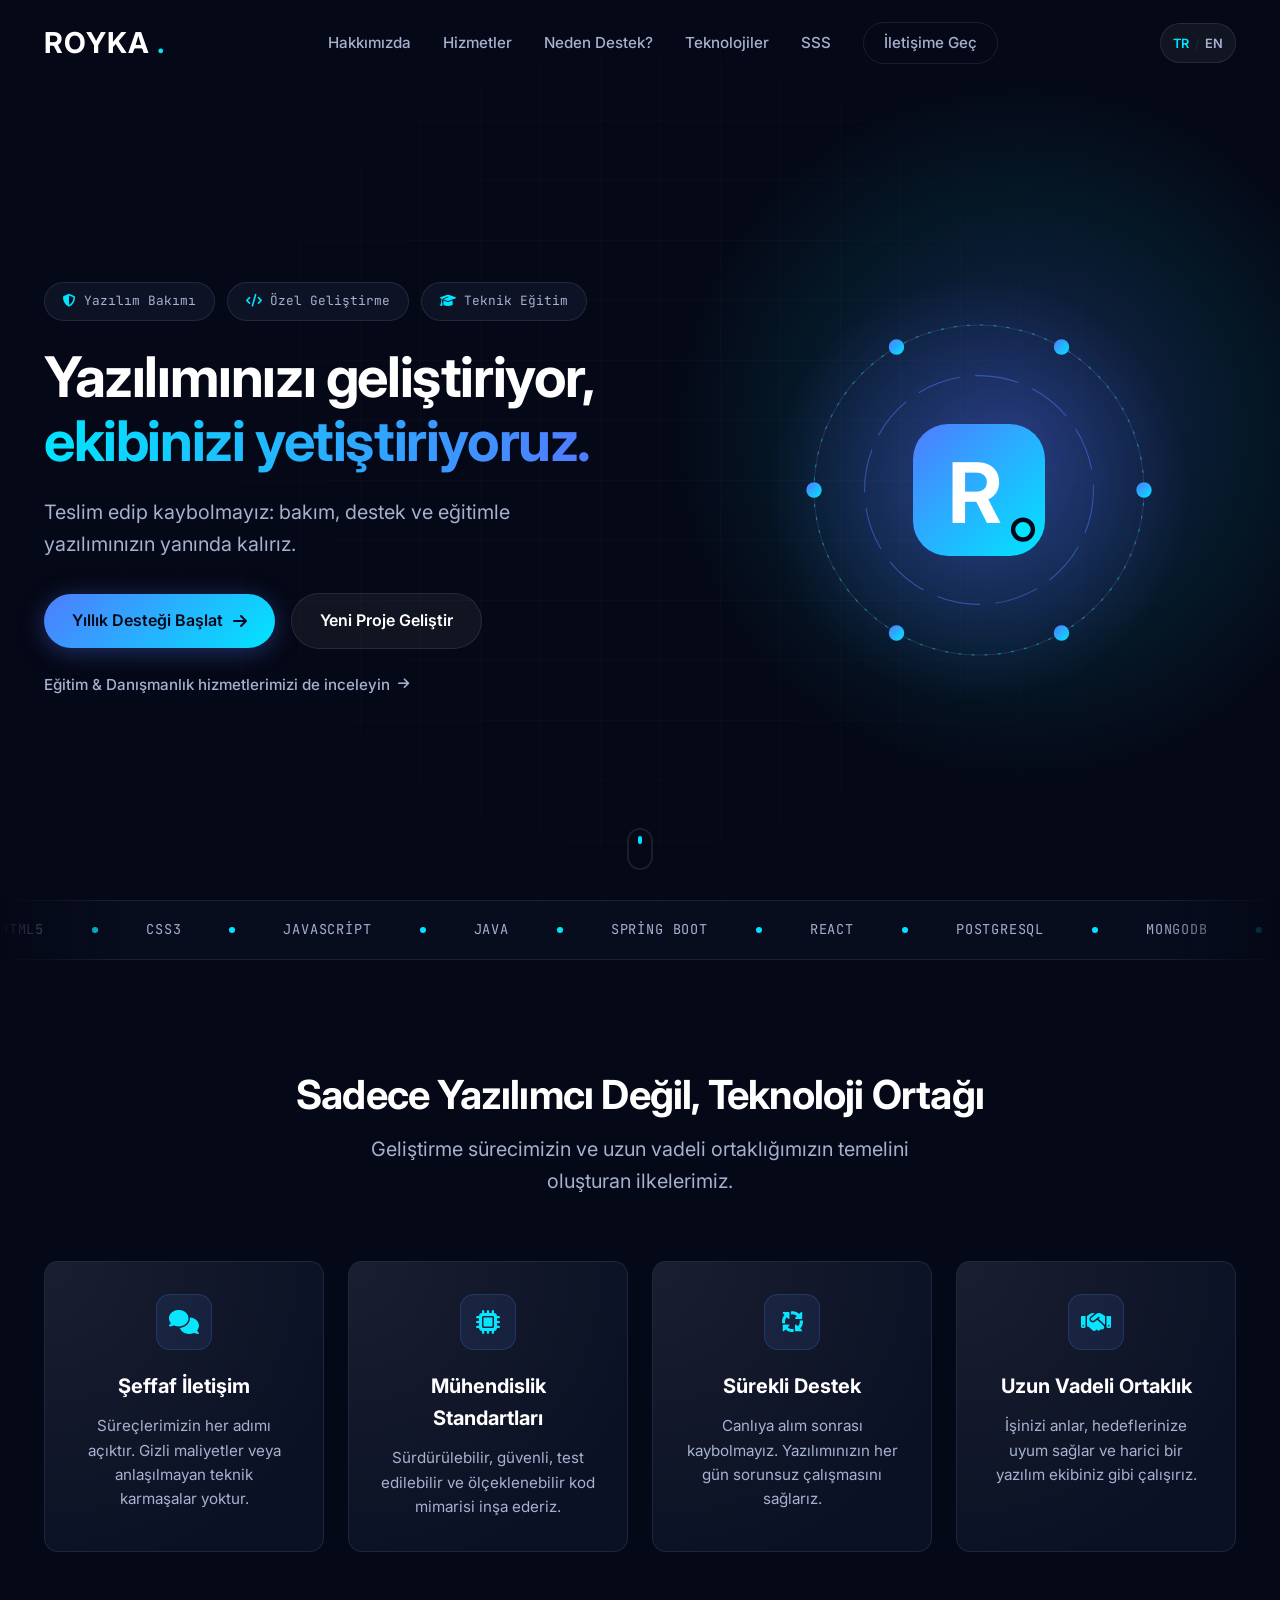
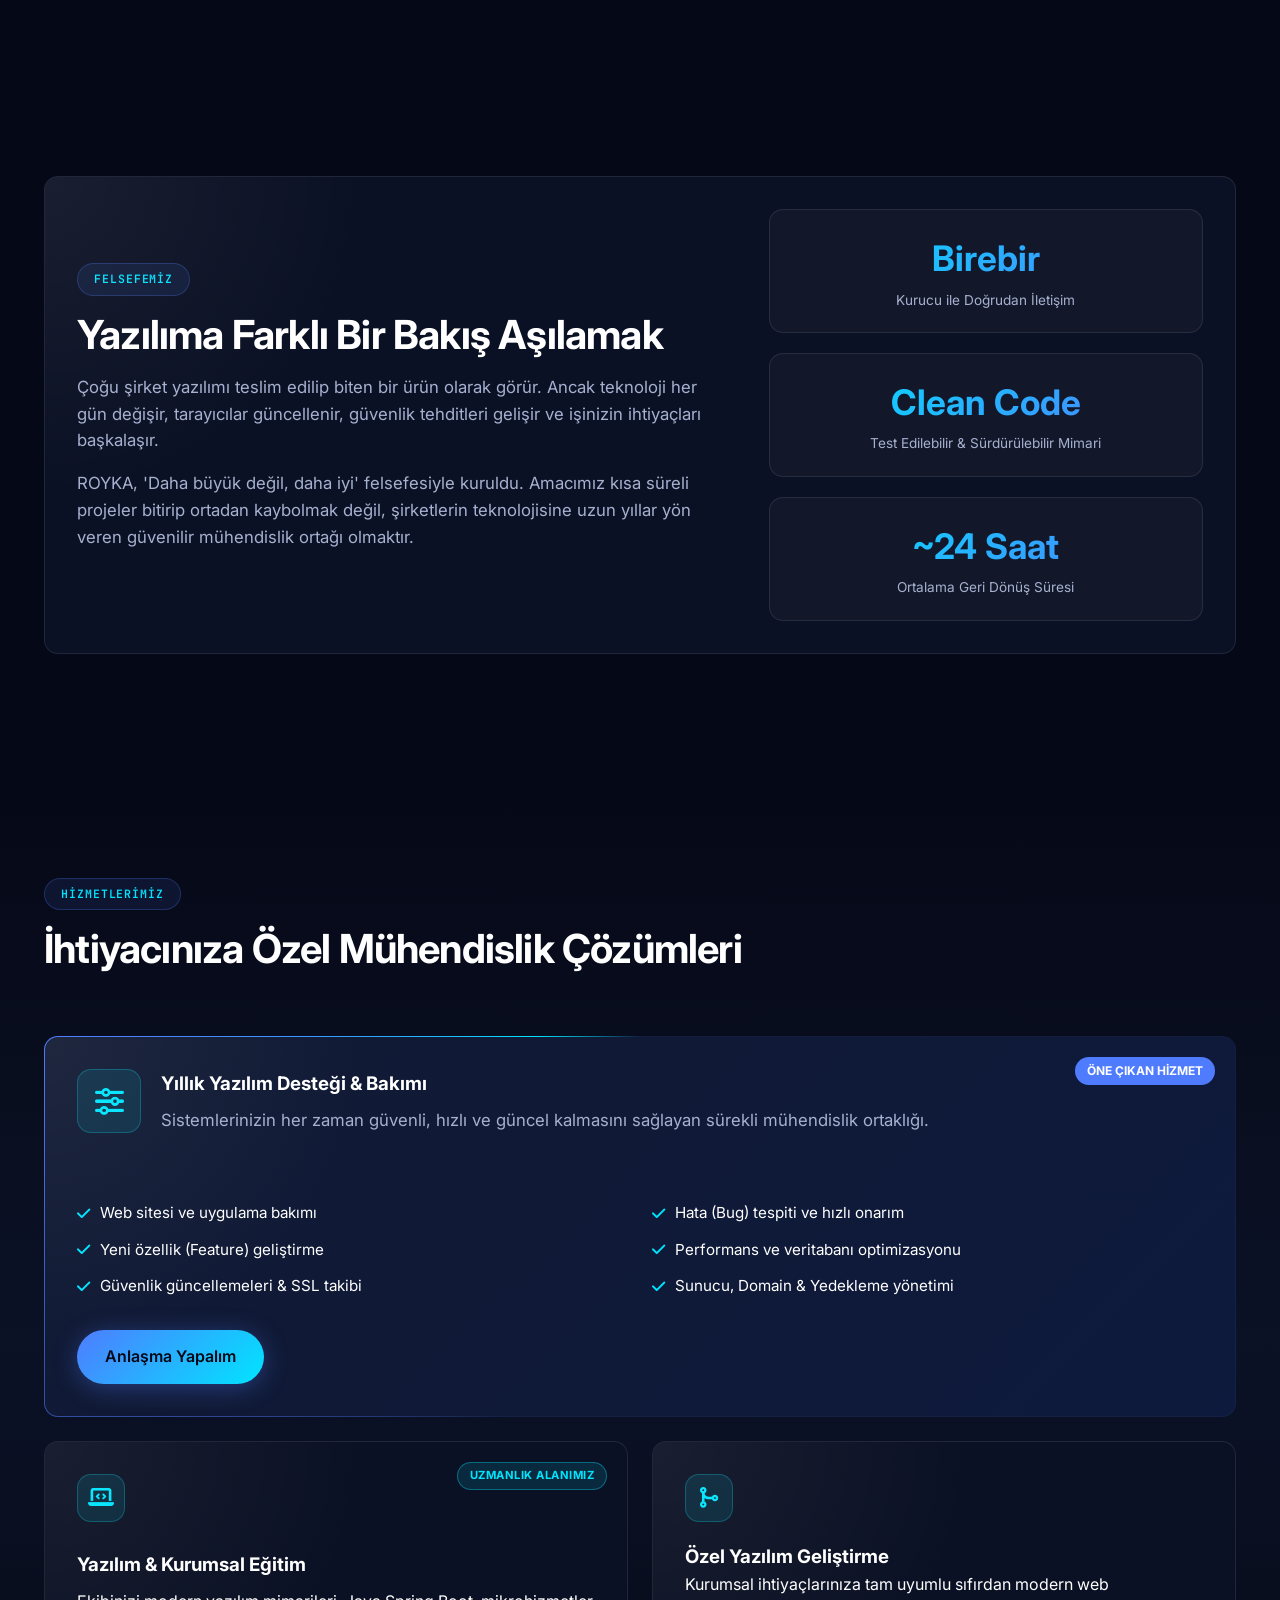
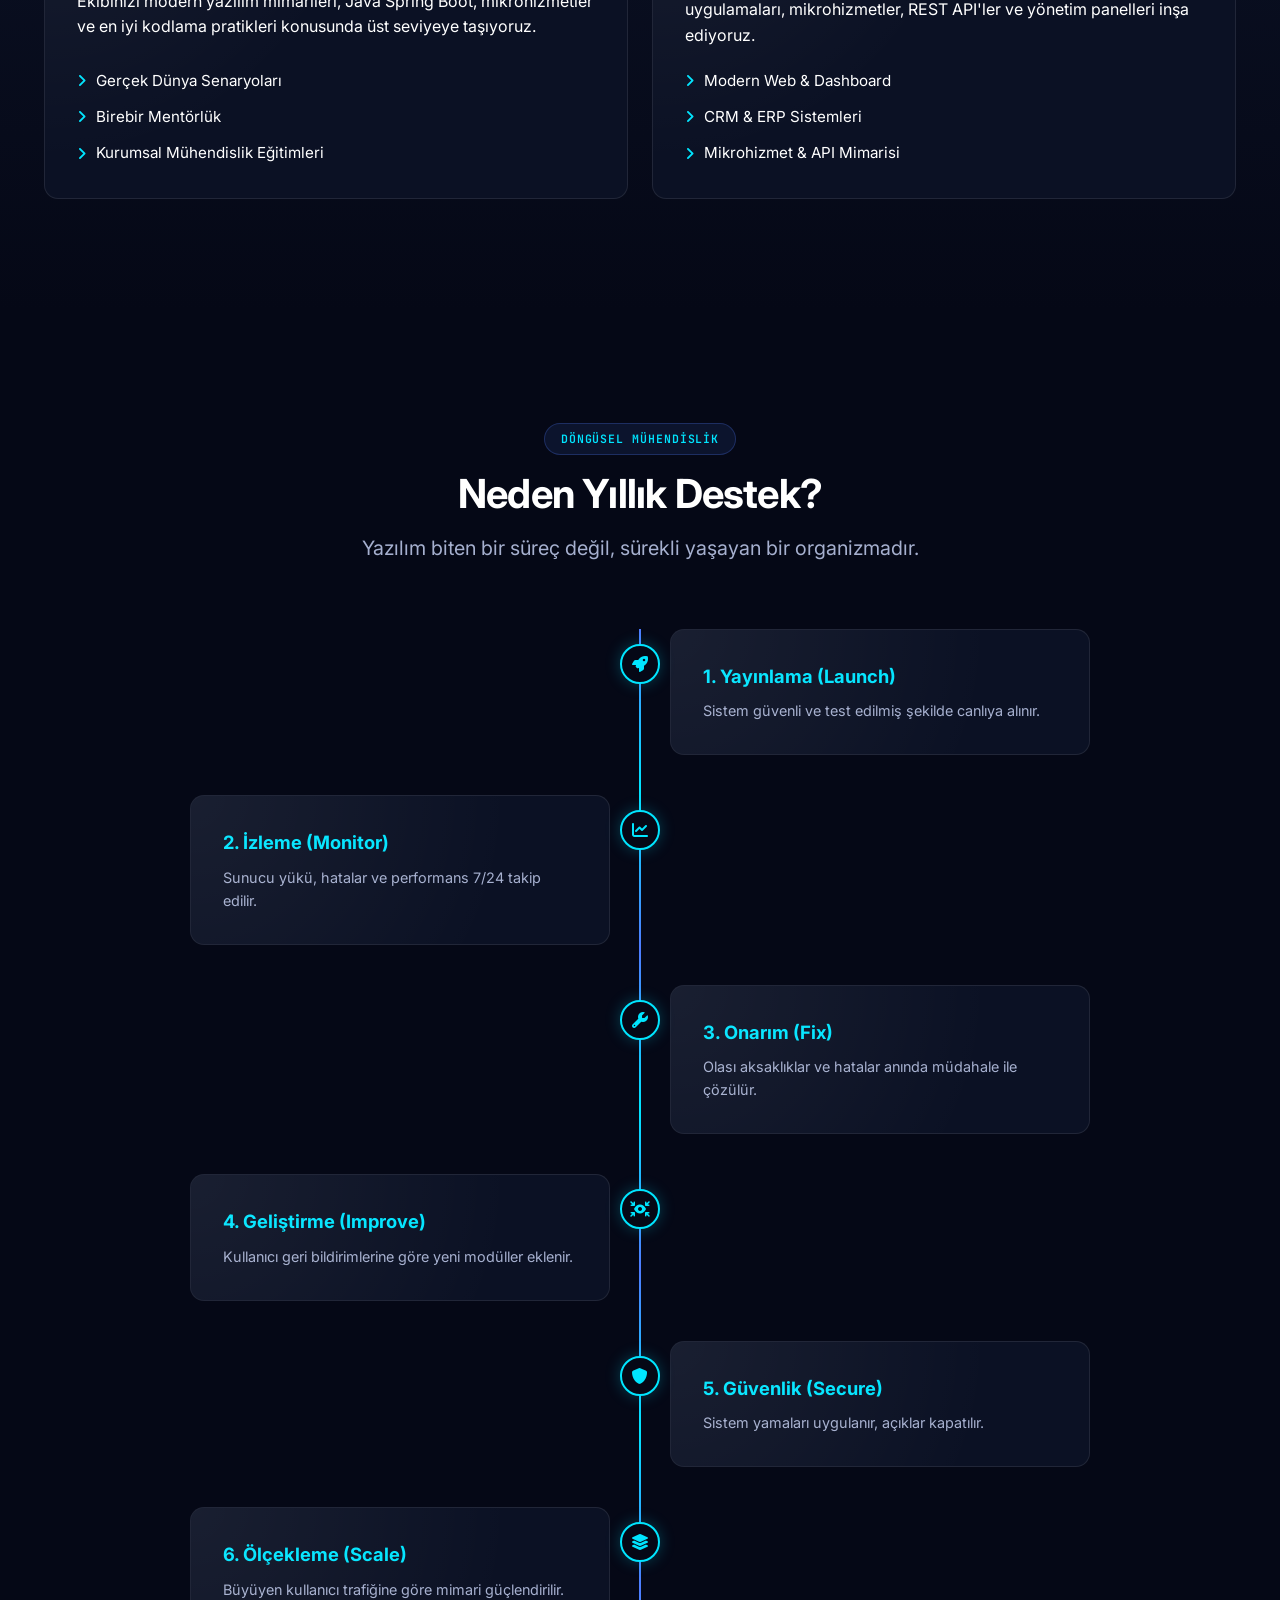
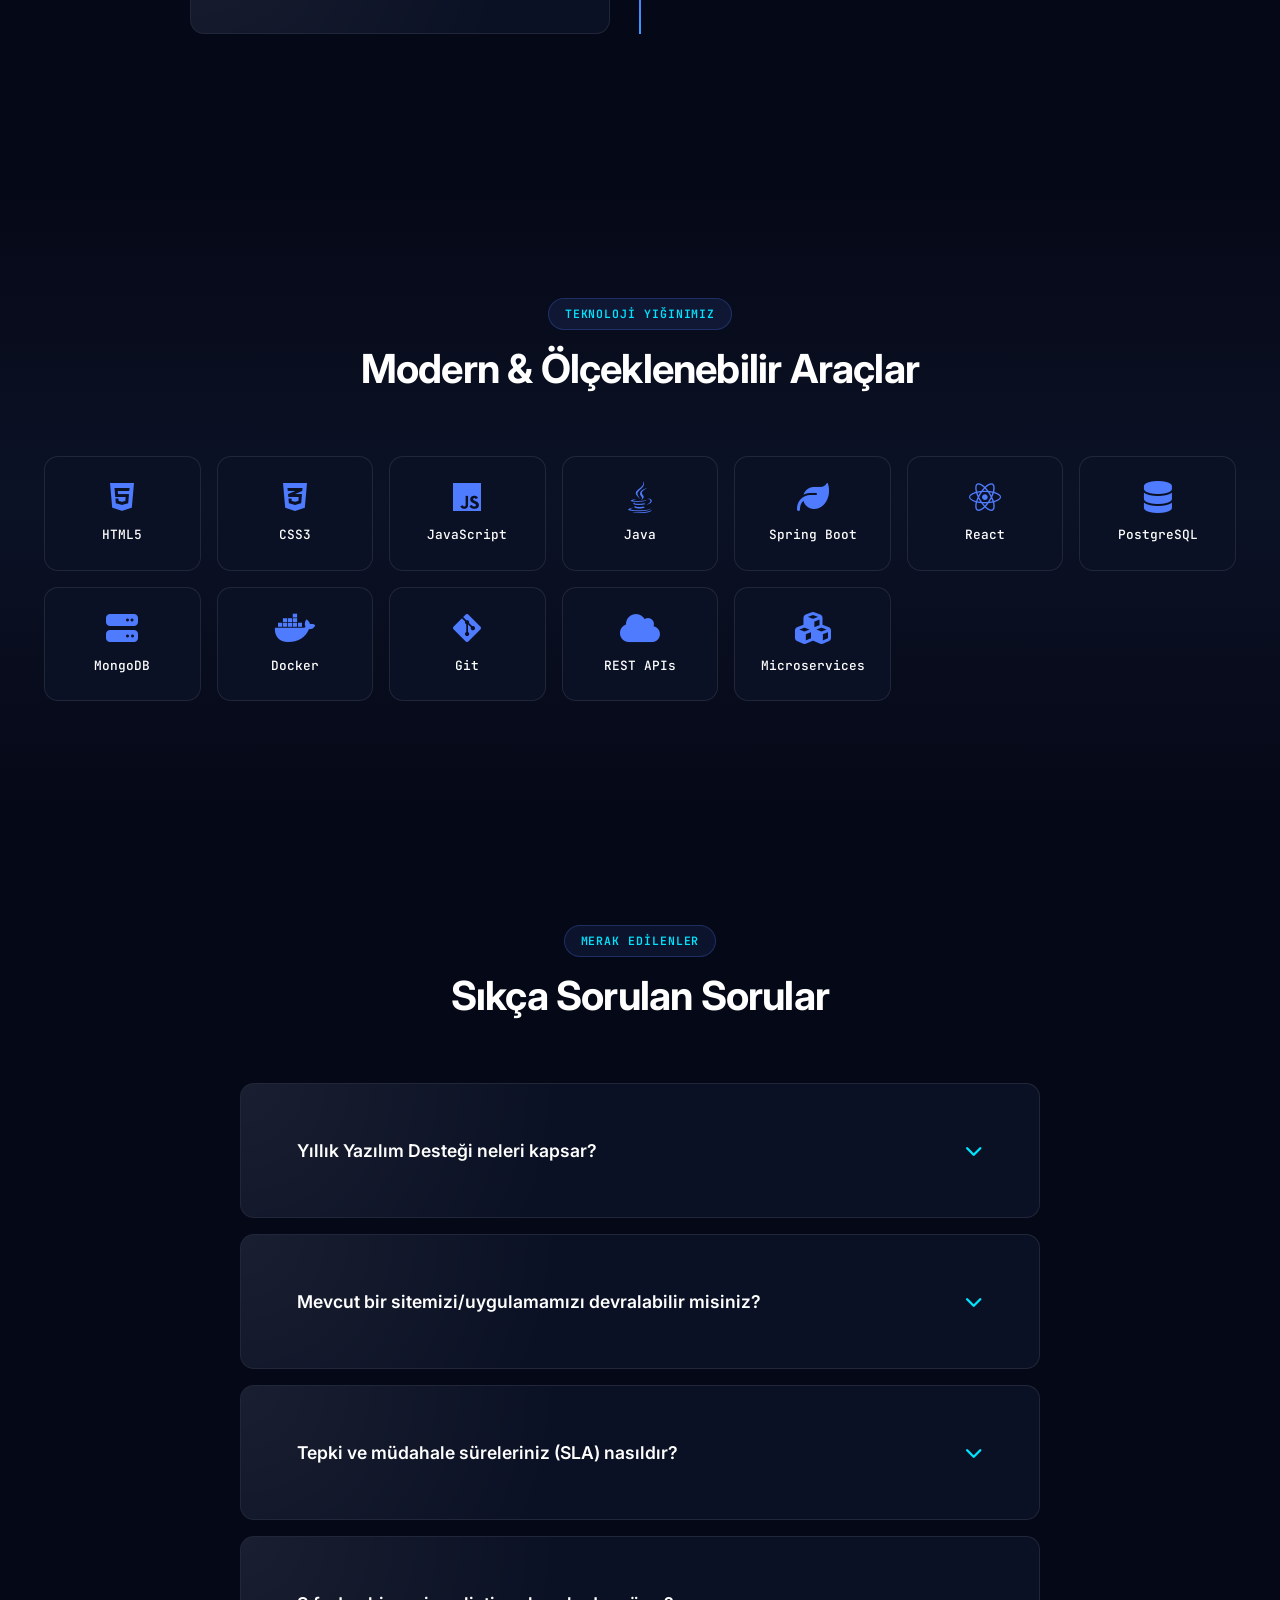
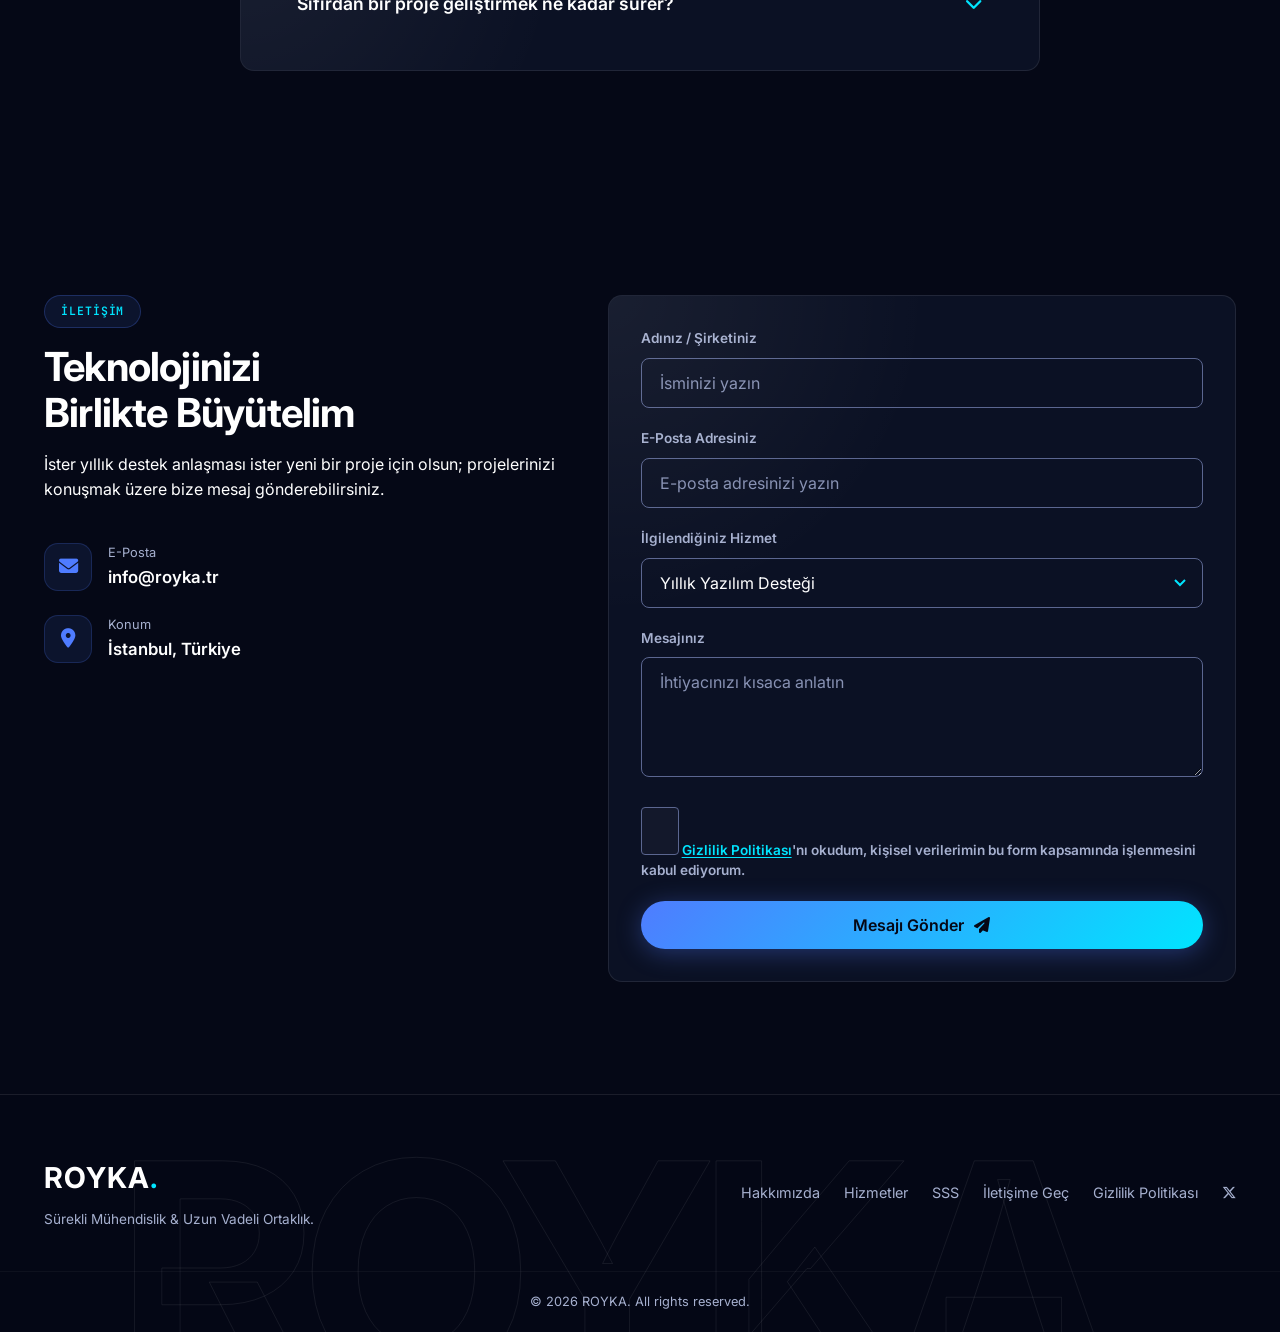
==== commit 21d3e6df: "slogan degisimi" ====
--- a/index.html
+++ b/index.html
@@ -3,27 +3,27 @@
 <head>
     <meta charset="UTF-8">
     <meta name="viewport" content="width=device-width, initial-scale=1.0">
-    <title>ROYKA — Continuous Software Engineering & Partnership</title>
+    <title>ROYKA — Yazılım Geliştirme, Destek ve Eğitim</title>
     
     <!-- Meta & SEO -->
-    <meta name="description" content="ROYKA helps businesses maintain, improve and grow their software through long-term engineering partnerships. Built once. Improved forever.">
-    <meta name="keywords" content="software support, website maintenance, custom software, java spring boot, software training, royka">
+    <meta name="description" content="ROYKA; KOBİ’ler ve kurumsal ekipler için yazılım geliştirme, yıllık yazılım desteği ve kurumsal yazılım eğitimi sunar. Teslim edip kaybolmayız: bakım, destek ve eğitimle yazılımınızın yanında kalırız.">
+    <meta name="keywords" content="yazılım geliştirme, yazılım desteği, web sitesi bakımı, özel yazılım, yazılım eğitimi, kurumsal eğitim, java spring boot, royka">
     <meta name="author" content="ROYKA">
     
     <!-- Open Graph / Social Media -->
-    <meta property="og:title" content="ROYKA — Built Once. Improved Forever.">
-    <meta property="og:description" content="Continuous Software Engineering & Long-Term Partnership.">
+    <meta property="og:title" content="ROYKA — Yazılımınızı Geliştiriyor, Ekibinizi Yetiştiriyoruz">
+    <meta property="og:description" content="Teslim edip kaybolmayız: bakım, destek ve eğitimle yazılımınızın yanında kalırız.">
     <meta property="og:type" content="website">
     <meta property="og:url" content="https://royka.tr">
     <meta property="og:image" content="https://royka.tr/og-image.webp">
     <meta property="og:image:width" content="1200">
     <meta property="og:image:height" content="630">
-    <meta property="og:image:alt" content="ROYKA — Bir Kez İnşa Et. Sonsuza Dek Geliştir.">
+    <meta property="og:image:alt" content="ROYKA — Yazılımınızı geliştiriyor, ekibinizi yetiştiriyoruz.">
     <meta property="og:locale" content="tr_TR">
     <meta property="og:locale:alternate" content="en_US">
     <meta name="twitter:card" content="summary_large_image">
-    <meta name="twitter:title" content="ROYKA — Built Once. Improved Forever.">
-    <meta name="twitter:description" content="Continuous Software Engineering & Long-Term Partnership.">
+    <meta name="twitter:title" content="ROYKA — Yazılımınızı Geliştiriyor, Ekibinizi Yetiştiriyoruz">
+    <meta name="twitter:description" content="Teslim edip kaybolmayız: bakım, destek ve eğitimle yazılımınızın yanında kalırız.">
     <meta name="twitter:image" content="https://royka.tr/og-image.webp">
 
     <!-- Favicon -->
@@ -104,12 +104,12 @@
                 </div>
 
                 <h1 class="hero-title">
-                    <span data-i18n="hero.title_p1">Bir Kez İnşa Et.</span><br>
-                    <span class="gradient-text" data-i18n="hero.title_p2">Sonsuza Dek Geliştir.</span>
+                    <span data-i18n="hero.title_p1">Yazılımınızı geliştiriyor,</span>
+                    <span class="gradient-text" data-i18n="hero.title_p2">ekibinizi yetiştiriyoruz.</span>
                 </h1>
 
                 <p class="hero-subtitle" data-i18n="hero.subtitle">
-                    ROYKA, uzun vadeli mühendislik ortaklıkları aracılığıyla işletmelerin yazılımlarını sürdürmelerine, geliştirmelerine ve büyütmelerine yardımcı olur.
+                    Teslim edip kaybolmayız: bakım, destek ve eğitimle yazılımınızın yanında kalırız.
                 </p>
 
                 <div class="hero-cta-group">
--- a/style.css
+++ b/style.css
@@ -1562,3 +1562,7 @@
     .hero-copy > *, .hero-visual { animation: none; }
     .btn-primary::after { display: none; }
 }
+
+/* 18. Hero headline is now a full sentence: slightly smaller scale, comfortable measure */
+.hero-title { font-size: clamp(2rem, 1rem + 3.4vw, 3.5rem); letter-spacing: -0.025em; }
+.hero-title .gradient-text { display: inline; }
